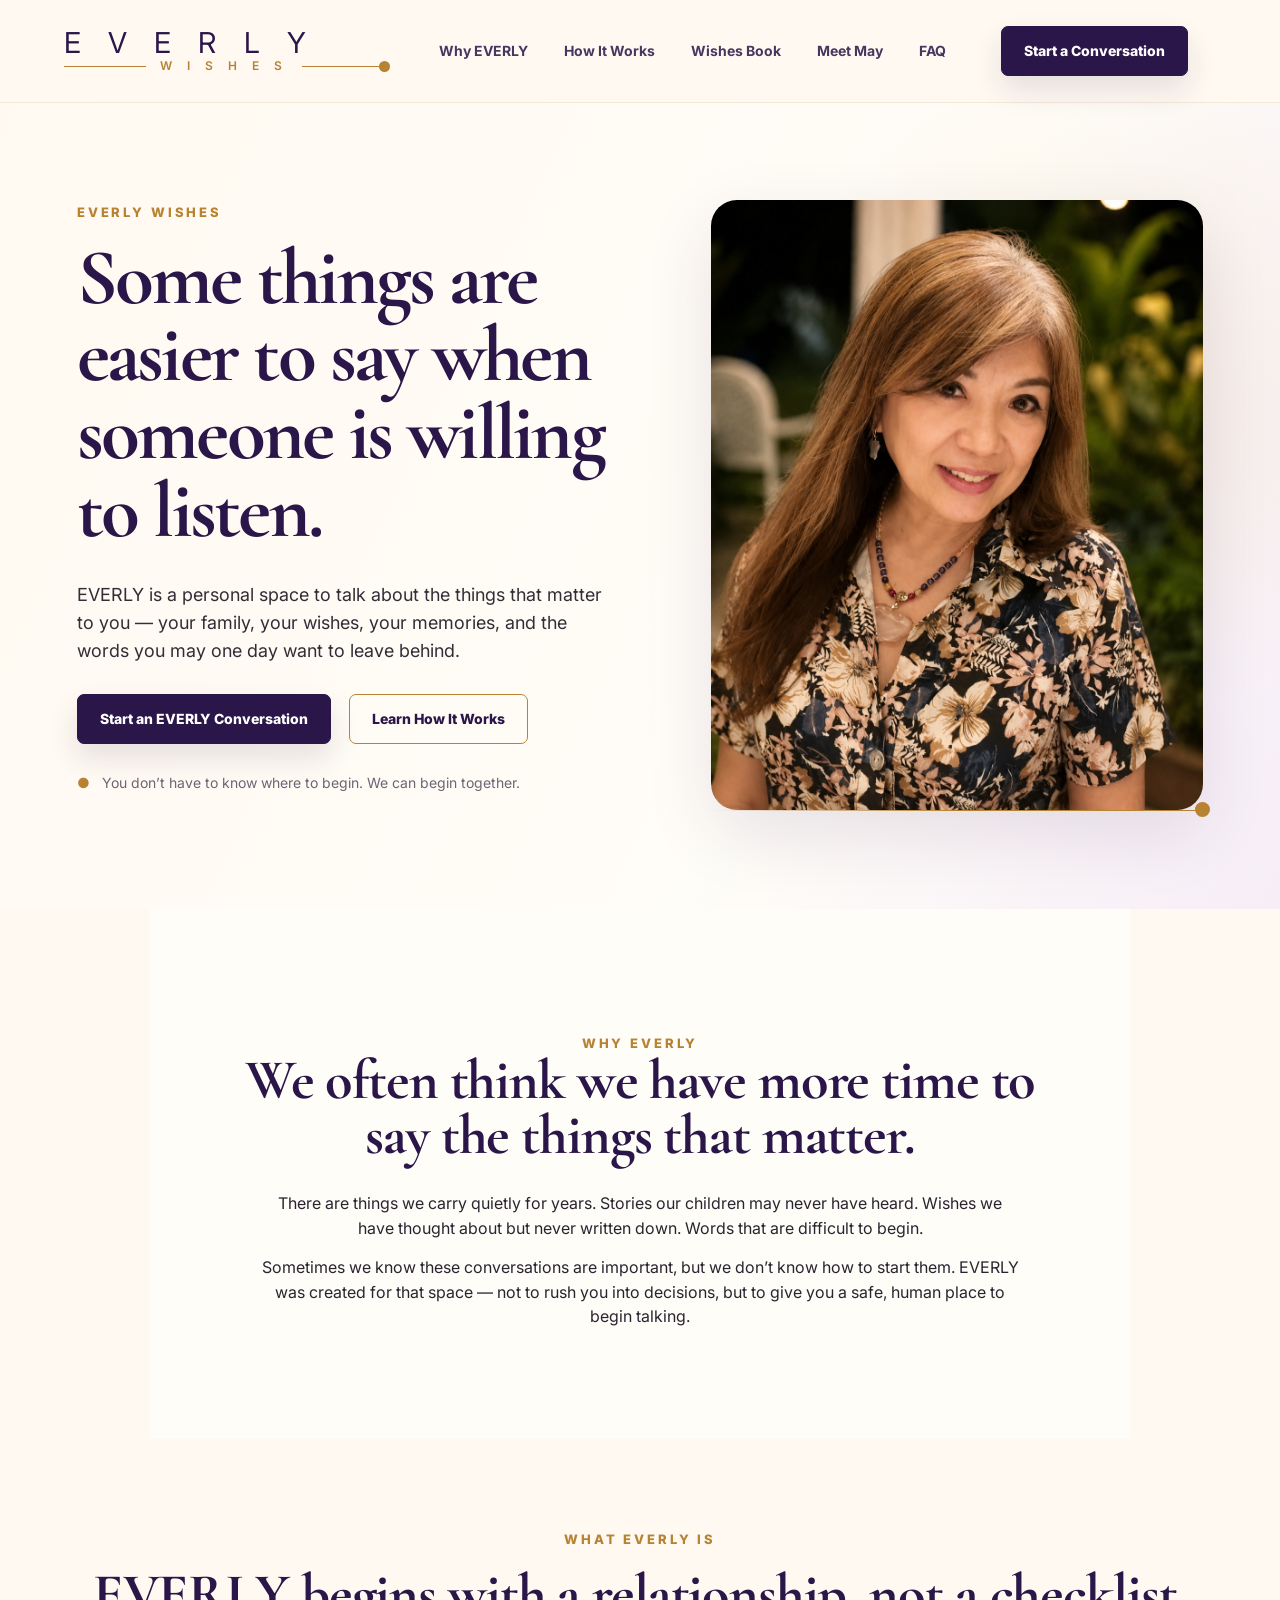
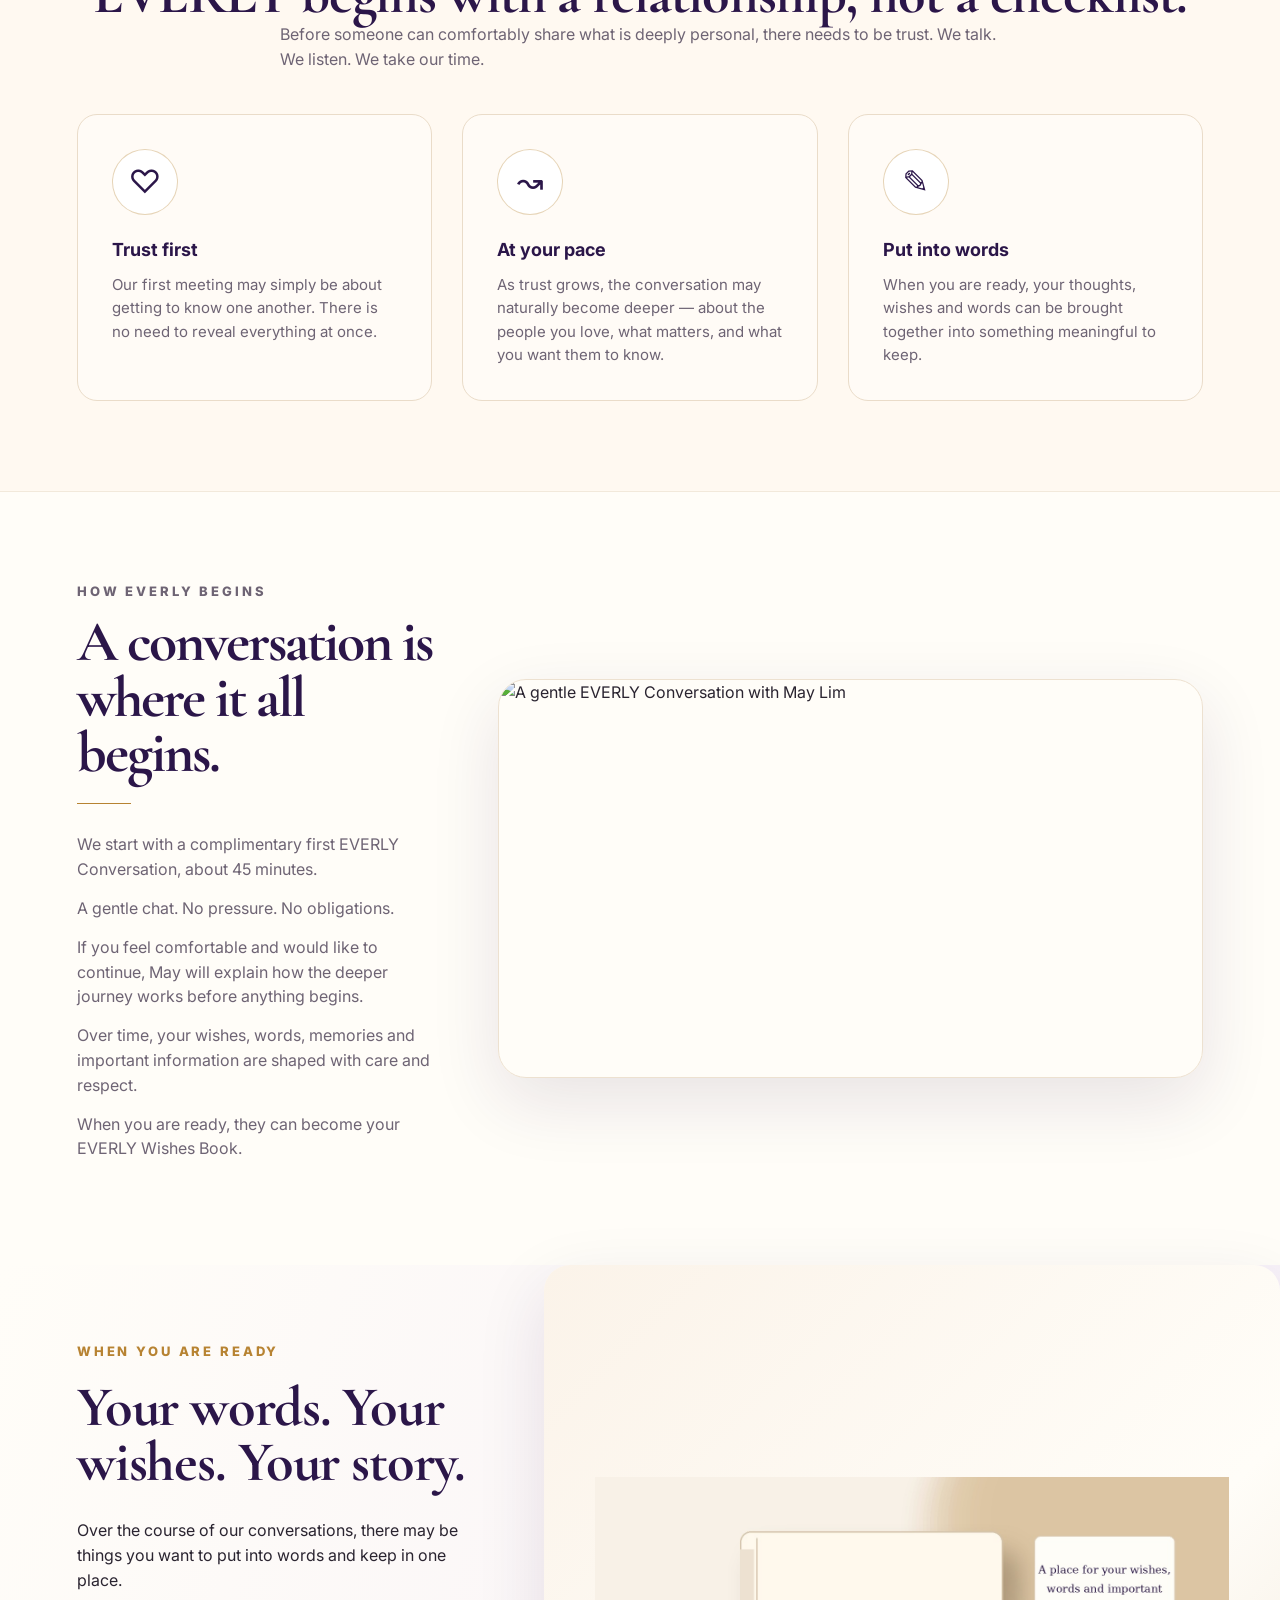
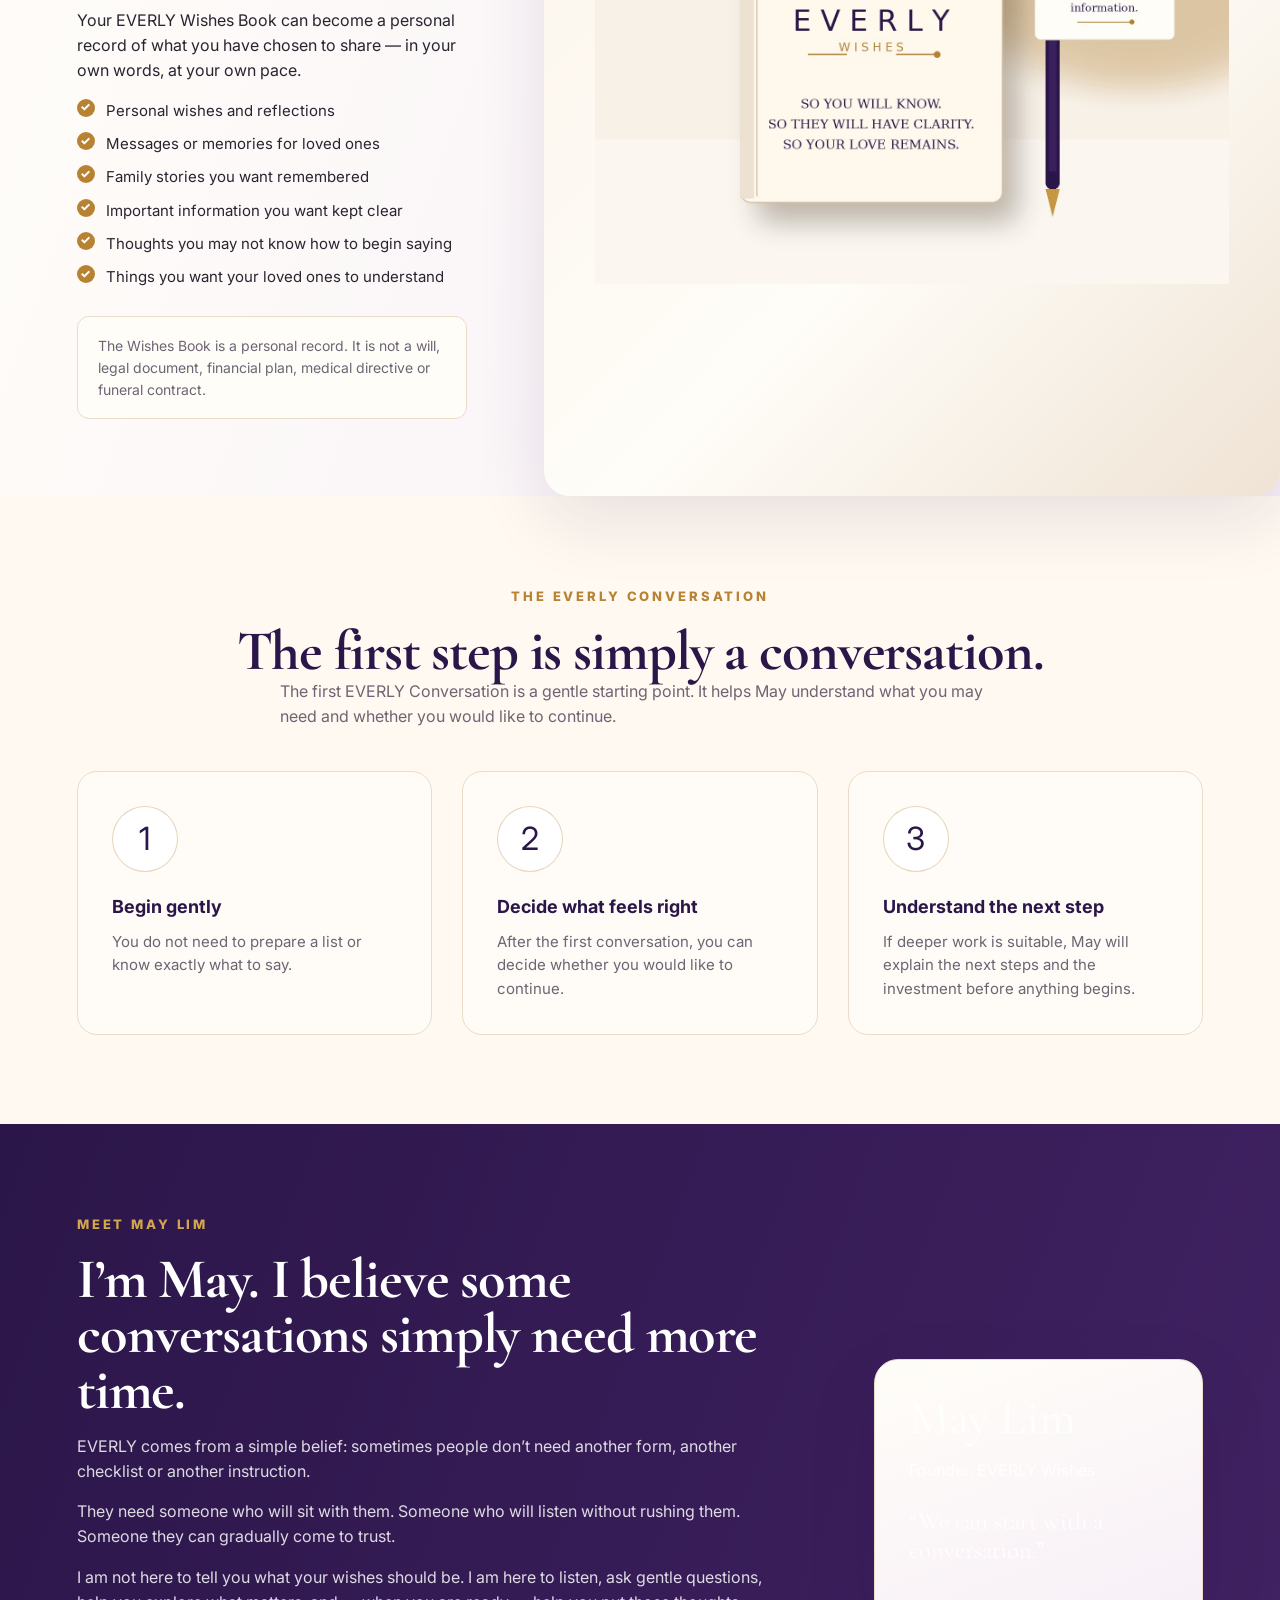
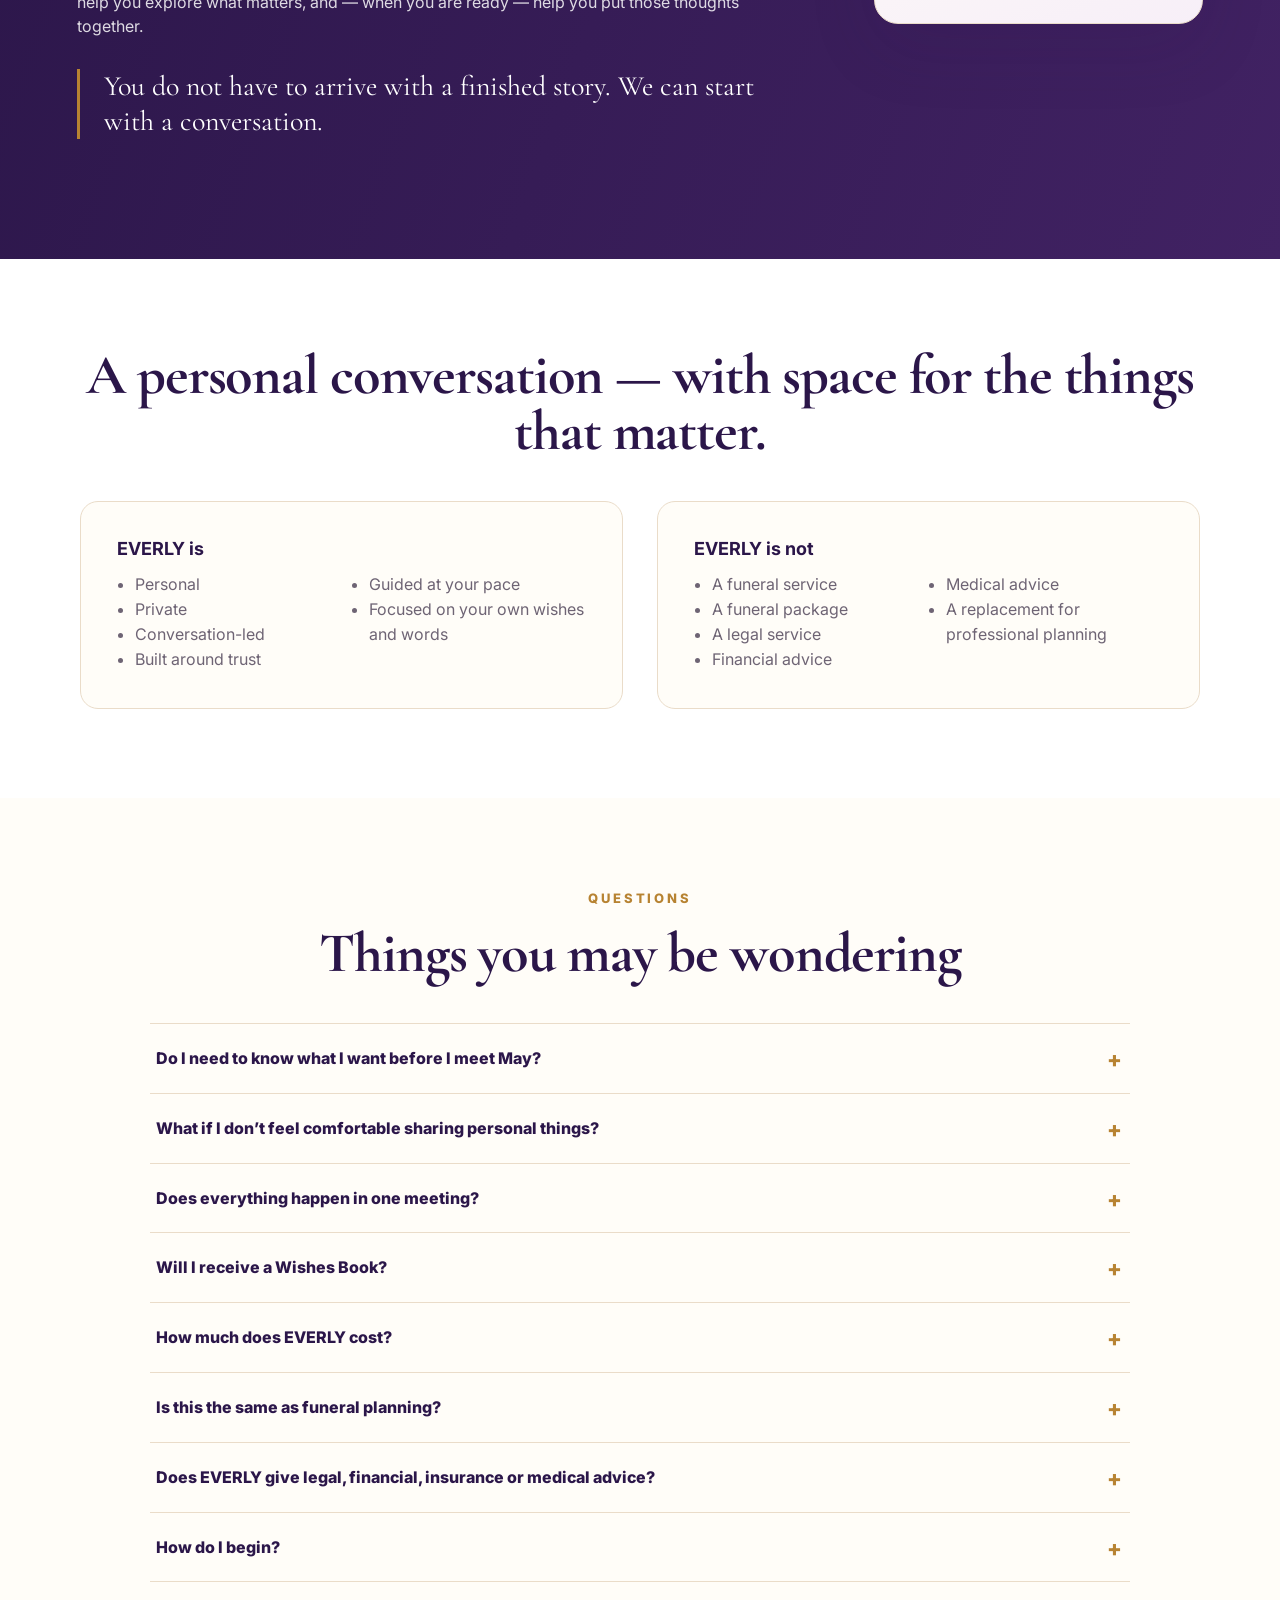
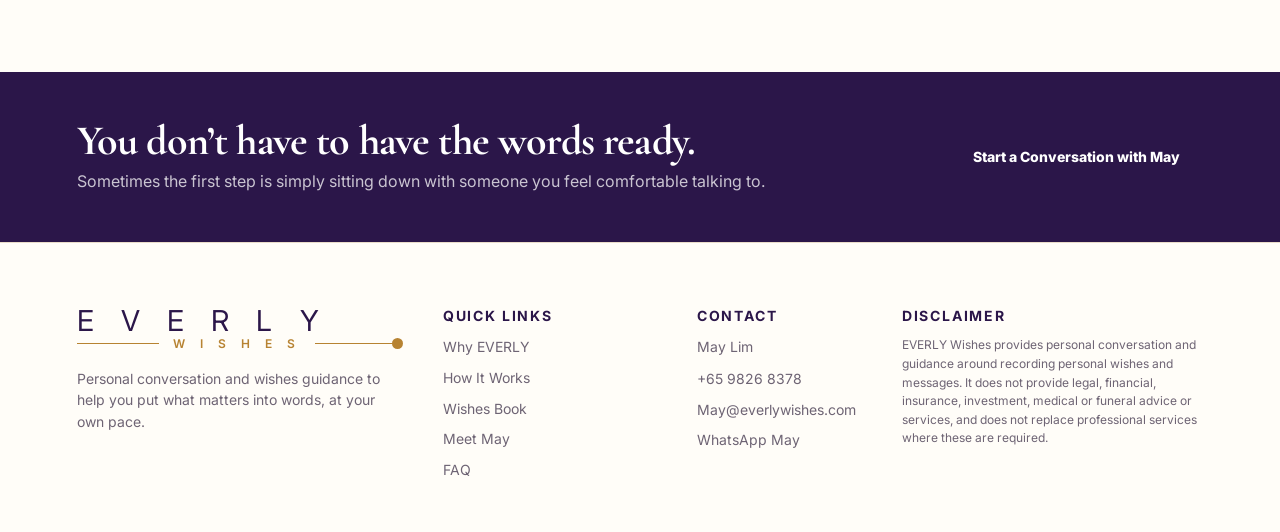
==== index.html @ f04f9621 "Add files via upload" ====
<!DOCTYPE html>
<html lang="en">
<head>
  <meta charset="utf-8" />
  <meta name="viewport" content="width=device-width, initial-scale=1" />
  <title>EVERLY Wishes | Start an EVERLY Conversation</title>
  <meta name="description" content="EVERLY Wishes is a personal conversation and wishes guidance service by May Lim. First we build trust. Then we talk about what matters. When you are ready, we put it into words." />
  <link rel="preconnect" href="https://fonts.googleapis.com">
  <link rel="preconnect" href="https://fonts.gstatic.com" crossorigin>
  <link href="https://fonts.googleapis.com/css2?family=Cormorant+Garamond:wght@500;600;700&family=Inter:wght@400;500;600;700&display=swap" rel="stylesheet">
  <link rel="stylesheet" href="style.css" />
  <meta property="og:title" content="EVERLY Wishes | Start an EVERLY Conversation" />
  <meta property="og:description" content="Some things are easier to say when someone is willing to listen." />
  <meta property="og:image" content="https://everly.thehopefultree.workers.dev/assets/everly-social-share.jpg" />
  <meta name="twitter:card" content="summary_large_image" />
</head>
<body>
  <header class="site-header">
    <a class="logo" href="#top" aria-label="EVERLY Wishes home">
      <span class="logo-main">E V E R L Y</span>
      <span class="logo-sub"><span></span>W I S H E S<span class="dot-line"></span></span>
    </a>
    <nav class="nav" aria-label="Main navigation">
      <a href="#why">Why EVERLY</a>
      <a href="#how">How It Works</a>
      <a href="#book">Wishes Book</a>
      <a href="#may">Meet May</a>
      <a href="#faq">FAQ</a>
    </nav>
    <a class="nav-cta" href="https://wa.me/6598268378?text=Hi%20May%20Lim%2C%20I%20would%20like%20to%20start%20an%20EVERLY%20Conversation." target="_blank" rel="noopener">Start a Conversation</a>
    <button class="menu-button" aria-label="Open menu" aria-expanded="false">Menu</button>
  </header>

  <main id="top">
    <section class="hero section-pad">
      <div class="hero-copy">
        <p class="eyebrow">EVERLY Wishes</p>
        <h1>Some things are easier to say when someone is willing to listen.</h1>
        <p class="lead">EVERLY is a personal space to talk about the things that matter to you — your family, your wishes, your memories, and the words you may one day want to leave behind.</p>
        <div class="actions">
          <a class="button primary" href="https://wa.me/6598268378?text=Hi%20May%20Lim%2C%20I%20would%20like%20to%20start%20an%20EVERLY%20Conversation." target="_blank" rel="noopener">Start an EVERLY Conversation</a>
          <a class="button secondary" href="#how">Learn How It Works</a>
        </div>
        <p class="reassurance"><span>●</span> You don’t have to know where to begin. We can begin together.</p>
      </div>
      <div class="hero-visual">
        <img src="assets/may-lim-portrait.jpg" alt="May Lim, founder of EVERLY Wishes" />
      </div>
    </section>

    <section id="why" class="question slim section-pad">
      <p class="eyebrow center">Why EVERLY</p>
      <h2>We often think we have more time to say the things that matter.</h2>
      <p>There are things we carry quietly for years. Stories our children may never have heard. Wishes we have thought about but never written down. Words that are difficult to begin.</p>
      <p>Sometimes we know these conversations are important, but we don’t know how to start them. EVERLY was created for that space — not to rush you into decisions, but to give you a safe, human place to begin talking.</p>
    </section>

    <section class="three-cards section-pad">
      <p class="eyebrow center">What EVERLY is</p>
      <h2 class="center">EVERLY begins with a relationship, not a checklist.</h2>
      <p class="section-intro">Before someone can comfortably share what is deeply personal, there needs to be trust. We talk. We listen. We take our time.</p>
      <div class="card-grid three">
        <article class="simple-card"><div class="icon">♡</div><h3>Trust first</h3><p>Our first meeting may simply be about getting to know one another. There is no need to reveal everything at once.</p></article>
        <article class="simple-card"><div class="icon">↝</div><h3>At your pace</h3><p>As trust grows, the conversation may naturally become deeper — about the people you love, what matters, and what you want them to know.</p></article>
        <article class="simple-card"><div class="icon">✎</div><h3>Put into words</h3><p>When you are ready, your thoughts, wishes and words can be brought together into something meaningful to keep.</p></article>
      </div>
    </section>

    <section id="how" class="conversation-section section-pad">
      <div class="conversation-copy">
        <p class="eyebrow">How EVERLY begins</p>
        <h2>A conversation is where it all begins.</h2>
        <p>We start with a complimentary first EVERLY Conversation, about 45 minutes.</p>
        <p>A gentle chat. No pressure. No obligations.</p>
        <p>If you feel comfortable and would like to continue, May will explain how the deeper journey works before anything begins.</p>
        <p>Over time, your wishes, words, memories and important information are shaped with care and respect.</p>
        <p>When you are ready, they can become your EVERLY Wishes Book.</p>
      </div>
      <div class="conversation-image">
        <img src="assets/everly-conversation.jpg" alt="A gentle EVERLY Conversation with May Lim" />
      </div>
    </section>

    <section id="book" class="book-section">
      <div class="book-copy">
        <p class="eyebrow">When you are ready</p>
        <h2>Your words. Your wishes. Your story.</h2>
        <p>Over the course of our conversations, there may be things you want to put into words and keep in one place.</p>
        <p>Your EVERLY Wishes Book can become a personal record of what you have chosen to share — in your own words, at your own pace.</p>
        <ul class="check-list">
          <li>Personal wishes and reflections</li>
          <li>Messages or memories for loved ones</li>
          <li>Family stories you want remembered</li>
          <li>Important information you want kept clear</li>
          <li>Thoughts you may not know how to begin saying</li>
          <li>Things you want your loved ones to understand</li>
        </ul>
        <div class="notice">The Wishes Book is a personal record. It is not a will, legal document, financial plan, medical directive or funeral contract.</div>
      </div>
      <div class="book-image">
        <img src="assets/everly-wishes-book.jpg" alt="EVERLY Wishes Book preview" />
      </div>
    </section>

    <section class="three-cards section-pad">
      <p class="eyebrow center">The EVERLY Conversation</p>
      <h2 class="center">The first step is simply a conversation.</h2>
      <p class="section-intro">The first EVERLY Conversation is a gentle starting point. It helps May understand what you may need and whether you would like to continue.</p>
      <div class="card-grid three">
        <article class="simple-card"><div class="icon">1</div><h3>Begin gently</h3><p>You do not need to prepare a list or know exactly what to say.</p></article>
        <article class="simple-card"><div class="icon">2</div><h3>Decide what feels right</h3><p>After the first conversation, you can decide whether you would like to continue.</p></article>
        <article class="simple-card"><div class="icon">3</div><h3>Understand the next step</h3><p>If deeper work is suitable, May will explain the next steps and the investment before anything begins.</p></article>
      </div>
    </section>

    <section id="may" class="may-section section-pad">
      <div>
        <p class="eyebrow">Meet May Lim</p>
        <h2>I’m May. I believe some conversations simply need more time.</h2>
        <p>EVERLY comes from a simple belief: sometimes people don’t need another form, another checklist or another instruction.</p>
        <p>They need someone who will sit with them. Someone who will listen without rushing them. Someone they can gradually come to trust.</p>
        <p>I am not here to tell you what your wishes should be. I am here to listen, ask gentle questions, help you explore what matters, and — when you are ready — help you put those thoughts together.</p>
        <blockquote>You do not have to arrive with a finished story. We can start with a conversation.</blockquote>
      </div>
      <div class="may-signature-card">
        <p class="signature-name">May Lim</p>
        <p>Founder, EVERLY Wishes</p>
        <p class="signature-line">“We can start with a conversation.”</p>
      </div>
    </section>

    <section class="boundaries section-pad">
      <h2>A personal conversation — with space for the things that matter.</h2>
      <div class="boundary-grid">
        <div><h3>EVERLY is</h3><ul class="compact-list"><li>Personal</li><li>Private</li><li>Conversation-led</li><li>Built around trust</li><li>Guided at your pace</li><li>Focused on your own wishes and words</li></ul></div>
        <div><h3>EVERLY is not</h3><ul class="compact-list"><li>A funeral service</li><li>A funeral package</li><li>A legal service</li><li>Financial advice</li><li>Medical advice</li><li>A replacement for professional planning</li></ul></div>
      </div>
    </section>

    <section id="faq" class="faq section-pad">
      <p class="eyebrow center">Questions</p>
      <h2>Things you may be wondering</h2>
      <div class="faq-list">
        <details><summary>Do I need to know what I want before I meet May?</summary><p>No. The first conversation is simply a chance to get to know each other. You do not need to arrive with a completed list of wishes.</p></details>
        <details><summary>What if I don’t feel comfortable sharing personal things?</summary><p>That’s completely okay. Trust cannot be forced. You decide what you want to share and when.</p></details>
        <details><summary>Does everything happen in one meeting?</summary><p>Not necessarily. EVERLY is relationship-led. Some conversations may take time, and there is no need to rush the process.</p></details>
        <details><summary>Will I receive a Wishes Book?</summary><p>The EVERLY Wishes Book is intended to bring together the things you have chosen to record and preserve. The final form depends on what you choose to share.</p></details>
        <details><summary>How much does EVERLY cost?</summary><p>EVERLY is not intended to be a one-size-fits-all, one-session service. After the first conversation, May can explain the next steps and the investment involved before any deeper work begins.</p></details>
        <details><summary>Is this the same as funeral planning?</summary><p>No. EVERLY is not a funeral service or funeral package. It is a personal conversation and wishes guidance service.</p></details>
        <details><summary>Does EVERLY give legal, financial, insurance or medical advice?</summary><p>No. Where something requires professional legal, financial, insurance or medical advice, you should seek the appropriate qualified professional.</p></details>
        <details><summary>How do I begin?</summary><p>You can start with an EVERLY Conversation. There is no pressure to prepare perfect answers.</p></details>
      </div>
    </section>

    <section class="final-cta">
      <div><h2>You don’t have to have the words ready.</h2><p>Sometimes the first step is simply sitting down with someone you feel comfortable talking to.</p></div>
      <div class="actions"><a class="button light" href="https://wa.me/6598268378?text=Hi%20May%20Lim%2C%20I%20would%20like%20to%20start%20an%20EVERLY%20Conversation." target="_blank" rel="noopener">Start a Conversation with May</a></div>
    </section>
  </main>

  <footer class="footer">
    <div><div class="footer-logo logo"><span class="logo-main">E V E R L Y</span><span class="logo-sub"><span></span>W I S H E S<span class="dot-line"></span></span></div><p class="footer-desc">Personal conversation and wishes guidance to help you put what matters into words, at your own pace.</p></div>
    <div><h3>Quick Links</h3><a href="#why">Why EVERLY</a><a href="#how">How It Works</a><a href="#book">Wishes Book</a><a href="#may">Meet May</a><a href="#faq">FAQ</a></div>
    <div><h3>Contact</h3><p>May Lim</p><a href="tel:+6598268378">+65 9826 8378</a><a href="mailto:May@everlywishes.com">May@everlywishes.com</a><a href="https://wa.me/6598268378" target="_blank" rel="noopener">WhatsApp May</a></div>
    <div><h3>Disclaimer</h3><p class="footer-note">EVERLY Wishes provides personal conversation and guidance around recording personal wishes and messages. It does not provide legal, financial, insurance, investment, medical or funeral advice or services, and does not replace professional services where these are required.</p></div>
  </footer>

  <script src="script.js"></script>
</body>
</html>
---- style.css ----
:root{
  --cream:#fff9f1;
  --cream-2:#fffdf8;
  --lavender:#f4edf7;
  --plum:#2b1649;
  --plum-2:#3b1f5f;
  --gold:#b78332;
  --gold-2:#d4a84a;
  --ink:#2a2430;
  --muted:#6e6474;
  --line:#eadcc9;
  --white:#fff;
  --shadow:0 24px 70px rgba(43,22,73,.11);
}
*{box-sizing:border-box}
html{scroll-behavior:smooth}
body{
  margin:0;
  font-family:Inter,system-ui,-apple-system,BlinkMacSystemFont,"Segoe UI",sans-serif;
  color:var(--ink);
  background:var(--cream);
  line-height:1.55;
}
a{color:inherit;text-decoration:none}
img{max-width:100%;display:block}
.site-header{
  position:sticky;
  top:0;
  z-index:20;
  display:grid;
  grid-template-columns:auto 1fr auto auto;
  gap:28px;
  align-items:center;
  padding:26px clamp(22px,5vw,84px);
  background:rgba(255,249,241,.92);
  border-bottom:1px solid rgba(234,220,201,.6);
  backdrop-filter: blur(14px);
}
.logo{display:inline-flex;flex-direction:column;gap:2px;line-height:1;color:var(--plum);width:max-content}
.logo-main{font-size:clamp(24px,2.25vw,35px);letter-spacing:.35em;font-weight:400}
.logo-sub{display:flex;align-items:center;gap:14px;font-size:12px;letter-spacing:.5em;color:var(--gold);font-weight:600}
.logo-sub span:first-child,.dot-line{display:inline-block;height:1px;width:82px;background:var(--gold)}
.dot-line{position:relative}
.dot-line:after{content:"";position:absolute;right:-6px;top:-5px;width:11px;height:11px;border-radius:50%;background:var(--gold)}
.nav{display:flex;gap:36px;justify-content:center;font-size:14px;font-weight:700;color:var(--plum)}
.nav a{opacity:.86}
.nav a:hover{opacity:1;color:var(--gold)}
.nav-cta,.button{
  display:inline-flex;align-items:center;justify-content:center;
  min-height:48px;
  padding:13px 22px;
  border-radius:7px;
  border:1px solid var(--plum);
  font-size:14px;
  font-weight:800;
}
.nav-cta,.button.primary{background:var(--plum);color:var(--white);box-shadow:0 14px 30px rgba(43,22,73,.12)}
.button.secondary{background:transparent;color:var(--plum);border-color:var(--gold)}
.button.gold{background:var(--gold);border-color:var(--gold);color:#fff}
.button.dark-outline{background:transparent;color:#fff;border-color:rgba(255,255,255,.55)}
.button.full{width:100%}
.menu-button{display:none}
.section-pad{padding:clamp(72px,7vw,118px) clamp(22px,6vw,110px)}
.hero{
  display:grid;
  grid-template-columns:1.05fr .95fr;
  gap:clamp(50px,7vw,110px);
  align-items:center;
  min-height:720px;
  padding-top:80px;
  padding-bottom:82px;
  background:
    radial-gradient(circle at 86% 35%, rgba(212,168,74,.12), transparent 28%),
    linear-gradient(115deg,#fff9f1 0%,#fffdf8 64%,#f6edf7 100%);
  overflow:hidden;
}
.eyebrow{
  margin:0 0 18px;
  color:var(--gold);
  text-transform:uppercase;
  letter-spacing:.22em;
  font-size:13px;
  font-weight:800;
}
.center{text-align:center}
h1,h2{
  font-family:"Cormorant Garamond",Georgia,serif;
  color:var(--plum);
  font-weight:700;
  line-height:.98;
  margin:0;
}
h1{font-size:clamp(56px,6.2vw,94px);letter-spacing:-.035em}
h2{font-size:clamp(38px,4.4vw,66px);letter-spacing:-.02em}
h3{margin:0 0 12px;color:var(--plum);font-size:18px;line-height:1.25}
.lead{font-size:18px;max-width:560px;margin:30px 0 0;color:#332d37}
.actions{display:flex;gap:18px;flex-wrap:wrap;margin-top:30px}
.reassurance{margin-top:28px;font-size:14px;color:var(--muted);display:flex;gap:12px;align-items:flex-start}
.reassurance span{color:var(--gold)}
.hero-visual{position:relative}
.hero-visual:after{
  content:"";
  position:absolute;
  left:-40px;right:0;bottom:28px;
  height:2px;background:linear-gradient(90deg,transparent,var(--gold));
}
.hero-visual:before{
  content:"";
  position:absolute;
  right:-8px;bottom:16px;
  width:26px;height:26px;border-radius:50%;background:var(--gold);z-index:2;
}
.hero-visual img{
  height:min(610px,70vw);
  width:100%;
  object-fit:cover;
  object-position:center 32%;
  border-radius:26px;
  box-shadow:var(--shadow);
}
.slim{max-width:980px;margin:auto;text-align:center;padding-top:110px;padding-bottom:110px}
.question{background:#fffdf8}
.question h2{margin:0 auto 28px;max-width:900px}
.question p{max-width:760px;margin:14px auto 0}
.three-cards{background:var(--cream)}
.card-grid{display:grid;gap:30px}
.card-grid.three{grid-template-columns:repeat(3,1fr)}
.simple-card{background:rgba(255,253,248,.78);padding:34px;border:1px solid var(--line);border-radius:20px;min-height:230px}
.icon{width:66px;height:66px;border:1px solid rgba(183,131,50,.35);border-radius:50%;display:flex;align-items:center;justify-content:center;color:var(--plum);font-size:32px;margin-bottom:24px;background:#fff}
.simple-card p{margin:0;color:var(--muted);font-size:15px}
.book-section{display:grid;grid-template-columns:.85fr 1.15fr;background:#fff;align-items:stretch}
.book-copy{padding:clamp(62px,6vw,104px) clamp(24px,6vw,110px)}
.book-copy h2{margin-bottom:28px}
.check-list{list-style:none;padding:0;margin:0;display:grid;gap:10px}
.check-list li{position:relative;padding-left:29px;font-size:15px}
.check-list li:before{content:"✓";position:absolute;left:0;top:0;color:#fff;background:var(--gold);width:18px;height:18px;border-radius:50%;font-size:12px;display:flex;align-items:center;justify-content:center;font-weight:800}
.note{margin-top:24px;padding:18px 20px;border:1px solid var(--line);border-radius:9px;background:#fffdf8;color:var(--muted);font-size:14px}
.note.wide{max-width:900px;margin:34px auto 0;text-align:center}
.book-image img{height:100%;width:100%;object-fit:cover}

.add-ons{
  background:linear-gradient(180deg,#fff 0%, var(--cream) 100%);
}
.add-ons-head{
  max-width:760px;
  margin:0 auto 44px;
  text-align:center;
}
.add-ons-head h2{margin-bottom:20px}
.add-ons-head p:last-child{color:var(--muted);margin:0}
.add-ons-grid{
  display:grid;
  grid-template-columns:1fr 1.15fr 1fr;
  gap:28px;
  max-width:1160px;
  margin:0 auto;
  align-items:stretch;
}
.add-on-card{
  background:#fffdf8;
  border:1px solid var(--line);
  border-radius:20px;
  padding:34px;
  text-align:left;
  box-shadow:0 16px 42px rgba(43,22,73,.045);
}
.add-on-card p{color:var(--muted);font-size:15px;margin:0}
.add-on-mark{
  display:flex;
  align-items:center;
  justify-content:center;
  width:58px;
  height:58px;
  margin-bottom:24px;
  border-radius:50%;
  border:1px solid rgba(183,131,50,.32);
  color:var(--gold);
  font-size:28px;
  background:#fff;
}
.video-card{
  background:linear-gradient(180deg,#fffdf8 0%, #f8f1fb 100%);
}
.video-placeholder{
  min-height:178px;
  border-radius:16px;
  border:1px solid rgba(183,131,50,.32);
  background:
    linear-gradient(135deg,rgba(43,22,73,.92),rgba(59,31,95,.82)),
    radial-gradient(circle at 82% 20%,rgba(212,168,74,.28),transparent 30%);
  display:flex;
  flex-direction:column;
  align-items:center;
  justify-content:center;
  color:#fff;
  margin-bottom:26px;
  overflow:hidden;
  position:relative;
}
.video-placeholder:after{
  content:"";
  position:absolute;
  left:50%;
  bottom:32px;
  width:220px;
  height:1px;
  transform:translateX(-50%);
  background:linear-gradient(90deg,transparent,var(--gold-2),transparent);
}
.play-mark{
  display:flex;
  align-items:center;
  justify-content:center;
  width:64px;
  height:64px;
  padding-left:4px;
  border-radius:50%;
  background:var(--gold);
  color:#fff;
  font-size:24px;
  margin-bottom:18px;
}
.video-placeholder p{
  margin:0;
  color:rgba(255,255,255,.78);
  font-size:13px;
  letter-spacing:.14em;
  text-transform:uppercase;
  font-weight:700;
}

.packages,.process,.faq{background:#fffdf8;text-align:center}
.packages h2,.process h2,.faq h2{max-width:900px;margin:0 auto 18px}
.section-intro{max-width:720px;margin:0 auto 42px;color:var(--muted)}
.price-grid{display:grid;grid-template-columns:repeat(2, minmax(0,1fr));gap:34px;max-width:1120px;margin:0 auto}
.price-card{text-align:left;background:#fff;border:1px solid var(--line);border-radius:18px;padding:42px;box-shadow:0 18px 50px rgba(43,22,73,.06)}
.price-card.featured{border-color:rgba(183,131,50,.55)}
.package-name{text-align:center;text-transform:uppercase;letter-spacing:.1em;color:var(--plum);font-weight:800;font-size:13px;margin:0}
.price{text-align:center;font-family:"Cormorant Garamond",Georgia,serif;color:var(--plum);font-size:62px;line-height:1;margin:10px 0}
.package-intro{text-align:center;color:var(--muted);max-width:410px;margin:0 auto 30px}
.price-card .check-list{margin-bottom:34px}
.small-center{text-align:center;color:var(--muted);font-size:13px;margin:28px 0 0}
.process{background:var(--cream)}
.steps{display:grid;grid-template-columns:repeat(5,1fr);gap:18px;max-width:1260px;margin:48px auto 0;position:relative}
.steps article{background:#fffdf8;border:1px solid var(--line);border-radius:18px;padding:30px 20px}
.steps span{display:inline-flex;align-items:center;justify-content:center;width:34px;height:34px;border-radius:50%;background:var(--plum);color:#fff;font-weight:800;margin-bottom:20px}
.steps h3{font-size:16px}
.steps p{font-size:13px;color:var(--muted);margin:0}
.may-section{display:grid;grid-template-columns:1.1fr .9fr;gap:80px;align-items:center;background:linear-gradient(110deg,var(--plum),#412263);color:#fff}
.may-section h2,.may-section h3{color:#fff}
.may-section .eyebrow{color:var(--gold-2)}
.may-section p{color:rgba(255,255,255,.84)}
blockquote{border-left:3px solid var(--gold);margin:30px 0;padding-left:24px;color:#fff;font-family:"Cormorant Garamond",Georgia,serif;font-size:28px;line-height:1.25}
.signature{font-weight:700}
.signature span{font-weight:400;color:rgba(255,255,255,.7)}
.may-card img{border-radius:24px;box-shadow:0 34px 90px rgba(0,0,0,.26);height:480px;width:100%;object-fit:cover;object-position:center 34%}
.boundaries{background:#fff}
.boundaries h2{text-align:center;margin-bottom:42px}
.boundary-grid{display:grid;grid-template-columns:1fr 1fr;gap:34px;max-width:1120px;margin:auto}
.boundary-grid>div{background:#fffdf8;border:1px solid var(--line);border-radius:18px;padding:36px;text-align:left}
.compact-list{columns:2;margin:0;padding-left:18px;color:var(--muted)}
.faq-list{max-width:980px;margin:42px auto 0;text-align:left;border-top:1px solid var(--line)}
details{border-bottom:1px solid var(--line);padding:0}
summary{cursor:pointer;padding:22px 6px;font-weight:800;color:var(--plum);list-style:none;position:relative}
summary:after{content:"+";position:absolute;right:8px;color:var(--gold);font-size:22px;top:18px}
details[open] summary:after{content:"–"}
details p{margin:0;padding:0 48px 24px 6px;color:var(--muted)}
.final-cta{display:flex;align-items:center;justify-content:space-between;gap:34px;padding:48px clamp(22px,6vw,110px);background:var(--plum);color:#fff}
.final-cta h2{font-size:42px;color:#fff}
.final-cta p{margin:8px 0 0;color:rgba(255,255,255,.75)}
.final-cta .actions{margin:0}
.footer{display:grid;grid-template-columns:1.25fr 1fr .7fr 1.45fr;gap:46px;padding:64px clamp(22px,6vw,110px) 42px;background:#fffdf8;border-top:1px solid var(--line);font-size:14px}
.footer h3{font-size:14px;text-transform:uppercase;letter-spacing:.13em}
.footer p{margin:0 0 10px;color:var(--muted)}
.footer a{display:block;margin:0 0 9px;color:var(--muted)}
.footer a:hover{color:var(--gold)}
.footer-desc{max-width:360px}
.footer-note{font-size:12px}
.footer-logo{margin-bottom:18px}

@media (max-width: 980px){
  .site-header{grid-template-columns:1fr auto;padding:18px 22px}
  .nav,.nav-cta{display:none}
  .menu-button{display:inline-flex;border:1px solid var(--line);background:#fffdf8;border-radius:8px;padding:10px 13px;color:var(--plum);font-weight:800}
  .nav.open{display:flex;grid-column:1/-1;flex-direction:column;align-items:flex-start;gap:18px;padding:18px 0 6px}
  .hero,.book-section,.may-section,.boundary-grid,.price-grid{grid-template-columns:1fr}
  .hero{min-height:auto;padding-top:56px}
  .hero-visual img{height:520px}
  .card-grid.three,.steps,.add-ons-grid{grid-template-columns:1fr}
  .final-cta{display:block}
  .final-cta .actions{margin-top:24px}
  .footer{grid-template-columns:1fr 1fr}
}
@media (max-width: 640px){
  .logo-main{font-size:22px;letter-spacing:.28em}
  .logo-sub span:first-child,.dot-line{width:50px}
  h1{font-size:52px}
  h2{font-size:40px}
  .section-pad{padding:64px 20px}
  .hero-visual img{height:430px}
  .actions,.final-cta .actions{flex-direction:column}
  .button{width:100%}
  .book-copy,.price-card{padding:30px 22px}
  .compact-list{columns:1}
  .footer{grid-template-columns:1fr}
}


/* V1.2 responsive refinements
   - More attractive mobile hero
   - Prevent Wishes Book visual from being cut off on tablet
   - Add more breathing room on mid-size screens
*/
.book-image{
  display:flex;
  align-items:center;
  justify-content:center;
  background:linear-gradient(135deg,#fbf3e9 0%,#fffdf8 58%,#efe3d4 100%);
  overflow:hidden;
  min-height:520px;
  padding:clamp(24px,4vw,64px);
}
.book-image img{
  height:auto;
  width:100%;
  max-height:620px;
  object-fit:contain;
  object-position:center center;
  border-radius:0;
}

@media (max-width: 1120px){
  .site-header{
    gap:22px;
  }
  .nav{
    gap:24px;
    font-size:13px;
  }
  .nav-cta{
    min-height:46px;
    padding:11px 18px;
  }
  .book-section{
    grid-template-columns:1fr;
  }
  .book-image{
    min-height:460px;
  }
  .book-image img{
    max-height:520px;
  }
}

@media (max-width: 980px){
  .hero{
    gap:36px;
    padding-top:58px;
    padding-bottom:64px;
  }
  .hero-visual{
    max-width:560px;
    margin:0 auto;
    width:100%;
  }
  .hero-visual:after,
  .hero-visual:before{
    display:none;
  }
  .hero-visual img{
    height:420px;
    object-fit:contain;
    object-position:center bottom;
    background:linear-gradient(180deg,#fffdf8,#f4eadf);
    padding:18px 18px 0;
  }
}

@media (max-width: 640px){
  .site-header{
    position:sticky;
    padding:18px 18px;
  }
  .hero{
    padding-top:52px;
    padding-bottom:52px;
    background:
      radial-gradient(circle at 88% 8%, rgba(212,168,74,.10), transparent 30%),
      linear-gradient(180deg,#fff9f1 0%,#fffdf8 100%);
  }
  .hero-copy{
    text-align:left;
  }
  h1{
    font-size:clamp(43px,12.5vw,52px);
    line-height:1.02;
    letter-spacing:-.035em;
  }
  .lead{
    font-size:17px;
    margin-top:24px;
  }
  .actions{
    margin-top:28px;
  }
  .reassurance{
    align-items:flex-start;
    line-height:1.5;
  }
  .hero-visual{
    margin-top:12px;
  }
  .hero-visual img{
    height:auto;
    max-height:360px;
    width:100%;
    object-fit:contain;
    object-position:center bottom;
    border-radius:24px;
    padding:14px 14px 0;
  }
  .slim{
    padding-top:74px;
    padding-bottom:74px;
  }
  .book-image{
    min-height:auto;
    padding:28px 18px 42px;
  }
  .book-image img{
    max-height:360px;
  }
}


/* V1.4 mobile hero refinement
   Desktop keeps the founder portrait in the hero.
   Mobile removes the hero portrait so the opening feels cleaner and more premium
   until a stronger portrait is available. The photo remains in the Meet May section. */
@media (max-width: 760px) {
  .hero {
    padding-top: 3.25rem;
    padding-bottom: 3.75rem;
  }

  .hero-grid,
  .hero__inner,
  .hero-content,
  .hero-wrap {
    gap: 1.75rem;
  }

  .hero-visual,
  .hero-image,
  .hero-photo,
  .hero-portrait,
  .hero-media {
    display: none !important;
  }

  .hero-text,
  .hero-copy,
  .hero-content {
    max-width: 100%;
  }

  .hero h1,
  .hero-title {
    font-size: clamp(3.05rem, 13vw, 4.7rem);
    line-height: 0.98;
    letter-spacing: -0.055em;
    margin-bottom: 1.55rem;
  }

  .hero .lead,
  .hero-subtitle,
  .hero-copy p {
    font-size: 1.12rem;
    line-height: 1.65;
    max-width: 34rem;
  }

  .hero-actions,
  .hero-buttons {
    margin-top: 2rem;
  }

  .hero-reassurance,
  .reassurance {
    margin-top: 1.75rem;
    align-items: flex-start;
  }
}

/* V1.4 tablet fix for Wishes Book section: keep the book visual contained. */
@media (min-width: 761px) and (max-width: 1100px) {
  .book-section,
  .wishes-book,
  .book-grid {
    overflow: hidden;
  }

  .book-visual,
  .book-image-wrap,
  .book-mockup {
    max-width: 100%;
    overflow: hidden;
  }

  .book-visual img,
  .book-image-wrap img,
  .book-mockup img {
    max-width: 100%;
    height: auto;
    object-fit: contain;
  }
}


/* V1.5 mobile hero visual refinement
   Mobile now uses the Wishes Book as a soft visual opener instead of May Lim's placeholder portrait.
   This breaks up the word-heavy first screen while keeping the hero away from a face photo until the final portrait is ready. */
@media (max-width: 760px) {
  .hero {
    display: block;
    position: relative;
    padding-top: 2.4rem;
    padding-bottom: 3.2rem;
    background:
      linear-gradient(rgba(255,249,241,.78), rgba(255,249,241,.96)),
      radial-gradient(circle at 78% 16%, rgba(183,131,50,.18), transparent 30%),
      var(--cream);
  }

  .hero::before {
    content: "";
    display: block;
    width: 100%;
    height: clamp(170px, 46vw, 240px);
    margin: 0 0 2.2rem;
    border: 1px solid rgba(234,220,201,.92);
    border-radius: 26px;
    background:
      linear-gradient(90deg, rgba(255,249,241,.22), rgba(255,249,241,.58)),
      url("assets/everly-wishes-book.jpg") center center / cover no-repeat;
    box-shadow: 0 18px 46px rgba(43,22,73,.08);
  }

  .hero-visual,
  .hero-image,
  .hero-photo,
  .hero-portrait,
  .hero-media {
    display: none !important;
  }

  .hero .eyebrow {
    font-size: .78rem;
    letter-spacing: .22em;
    margin-bottom: 1.1rem;
  }

  .hero h1,
  .hero-title {
    font-size: clamp(3rem, 12.2vw, 4.35rem);
    line-height: .98;
    letter-spacing: -0.055em;
    margin-bottom: 1.4rem;
  }

  .hero .lead {
    font-size: 1.05rem;
    line-height: 1.62;
    margin-top: 0;
  }

  .hero .actions {
    margin-top: 1.7rem;
  }

  .hero .button {
    width: 100%;
  }

  .hero .reassurance {
    margin-top: 1.7rem;
    font-size: .98rem;
    line-height: 1.55;
  }
}

/* Slightly tighter mobile question section so the second screen is not another wall of words. */
@media (max-width: 760px) {
  .question.slim {
    padding-top: 4.2rem;
    padding-bottom: 4.2rem;
  }

  .question h2 {
    font-size: clamp(2.55rem, 10vw, 3.8rem);
    line-height: 1.02;
  }

  .question p {
    font-size: 1rem;
    line-height: 1.62;
  }
}


/* V2 relationship-led refinements */
.nav-cta, .button.primary { text-align:center; }
.notice{
  margin-top:28px;
  border:1px solid var(--line);
  border-radius:12px;
  padding:18px 20px;
  color:var(--muted);
  background:#fffdf8;
  font-size:14px;
}
@media (min-width: 761px){
  .hero .hero-visual{display:block!important;}
}
@media (max-width: 760px){
  .hero h1{font-size:clamp(2.85rem, 11.5vw, 4rem);}
  .hero .lead{font-size:1.04rem;}
}


/* V2.1 warm conversation visual direction */
.hero{
  min-height: calc(100vh - 94px);
  align-items:center;
}
.hero-visual{
  position:relative;
}
.hero-visual img{
  min-height: 480px;
  object-fit: cover;
  object-position: center;
}
.hero-visual::after{
  content:"";
  position:absolute;
  left:-1px;
  right:-1px;
  bottom:-1px;
  height:1px;
  background:linear-gradient(90deg,transparent,var(--gold),var(--gold));
}
.hero-visual::before{
  content:"";
  position:absolute;
  right:-7px;
  bottom:-7px;
  width:15px;
  height:15px;
  border-radius:50%;
  background:var(--gold);
  z-index:2;
}

.conversation-section{
  display:grid;
  grid-template-columns:minmax(260px,.76fr) minmax(420px,1.5fr);
  gap:clamp(36px,5vw,72px);
  align-items:center;
  background:var(--cream-2);
  border-top:1px solid rgba(234,220,201,.6);
}
.conversation-copy{
  max-width:430px;
  justify-self:end;
}
.conversation-copy h2{
  margin:0 0 28px;
  font-family:"Cormorant Garamond",serif;
  color:var(--plum);
  font-size:clamp(2.7rem,4.5vw,4.45rem);
  line-height:.96;
  letter-spacing:-.035em;
}
.conversation-copy h2::after{
  content:"";
  display:block;
  width:54px;
  height:1px;
  background:var(--gold);
  margin-top:22px;
}
.conversation-copy p{
  margin:0 0 14px;
  color:var(--muted);
}
.conversation-image{
  border-radius:28px;
  overflow:hidden;
  box-shadow:var(--shadow);
  border:1px solid rgba(234,220,201,.85);
}
.conversation-image img{
  width:100%;
  height:clamp(330px,31vw,430px);
  object-fit:cover;
  object-position:center;
}

.book-section{
  border-radius:0;
  background:linear-gradient(110deg,var(--cream-2),#f6eff8);
}
.book-section .book-image{
  border-radius:26px;
  overflow:hidden;
  box-shadow:var(--shadow);
}
.book-copy h2::first-line{
  color:var(--plum);
}

.may-section{
  grid-template-columns:minmax(0,1fr) minmax(260px,.46fr);
}
.may-signature-card{
  align-self:center;
  border:1px solid var(--line);
  border-radius:24px;
  padding:34px;
  background:linear-gradient(160deg,#fffdf8,#f7eff8);
  box-shadow:var(--shadow);
  color:var(--muted);
}
.signature-name{
  font-family:"Cormorant Garamond",serif;
  color:var(--plum);
  font-size:3rem;
  line-height:1;
  margin:0 0 6px!important;
}
.signature-line{
  margin-top:24px!important;
  color:var(--plum);
  font-family:"Cormorant Garamond",serif;
  font-size:1.55rem;
  line-height:1.15;
}

/* Put May back into the mobile hero now that the portrait is stronger. */
@media (max-width:760px){
  .hero{
    display:flex!important;
    flex-direction:column-reverse;
    gap:2rem;
    min-height:auto;
    padding-top:2.1rem;
    padding-bottom:3.2rem;
    background:
      radial-gradient(circle at 75% 12%, rgba(183,131,50,.14), transparent 34%),
      var(--cream);
  }
  .hero::before{display:none!important;}
  .hero-visual{
    display:block!important;
    width:100%;
    border-radius:26px;
    overflow:hidden;
    box-shadow:var(--shadow);
    border:1px solid rgba(234,220,201,.85);
  }
  .hero-visual img{
    min-height:0;
    height:clamp(320px,92vw,440px);
    width:100%;
    object-fit:cover;
    object-position:center top;
  }
  .hero-copy{width:100%;}
  .hero h1{
    font-size:clamp(2.85rem, 10.8vw, 4.1rem);
    line-height:.98;
  }
  .hero .lead{
    font-size:1rem;
    line-height:1.62;
  }
  .conversation-section{
    grid-template-columns:1fr;
    gap:2rem;
  }
  .conversation-copy{
    max-width:100%;
    justify-self:start;
  }
  .conversation-copy h2{
    font-size:clamp(2.55rem,10vw,3.9rem);
  }
  .conversation-image img{
    height:260px;
  }
  .book-section{
    grid-template-columns:1fr;
  }
  .may-section{
    grid-template-columns:1fr;
  }
  .may-signature-card{
    padding:28px;
  }
}
@media (min-width:761px) and (max-width:1080px){
  .conversation-section{
    grid-template-columns:1fr;
  }
  .conversation-copy{
    max-width:650px;
    justify-self:start;
  }
}
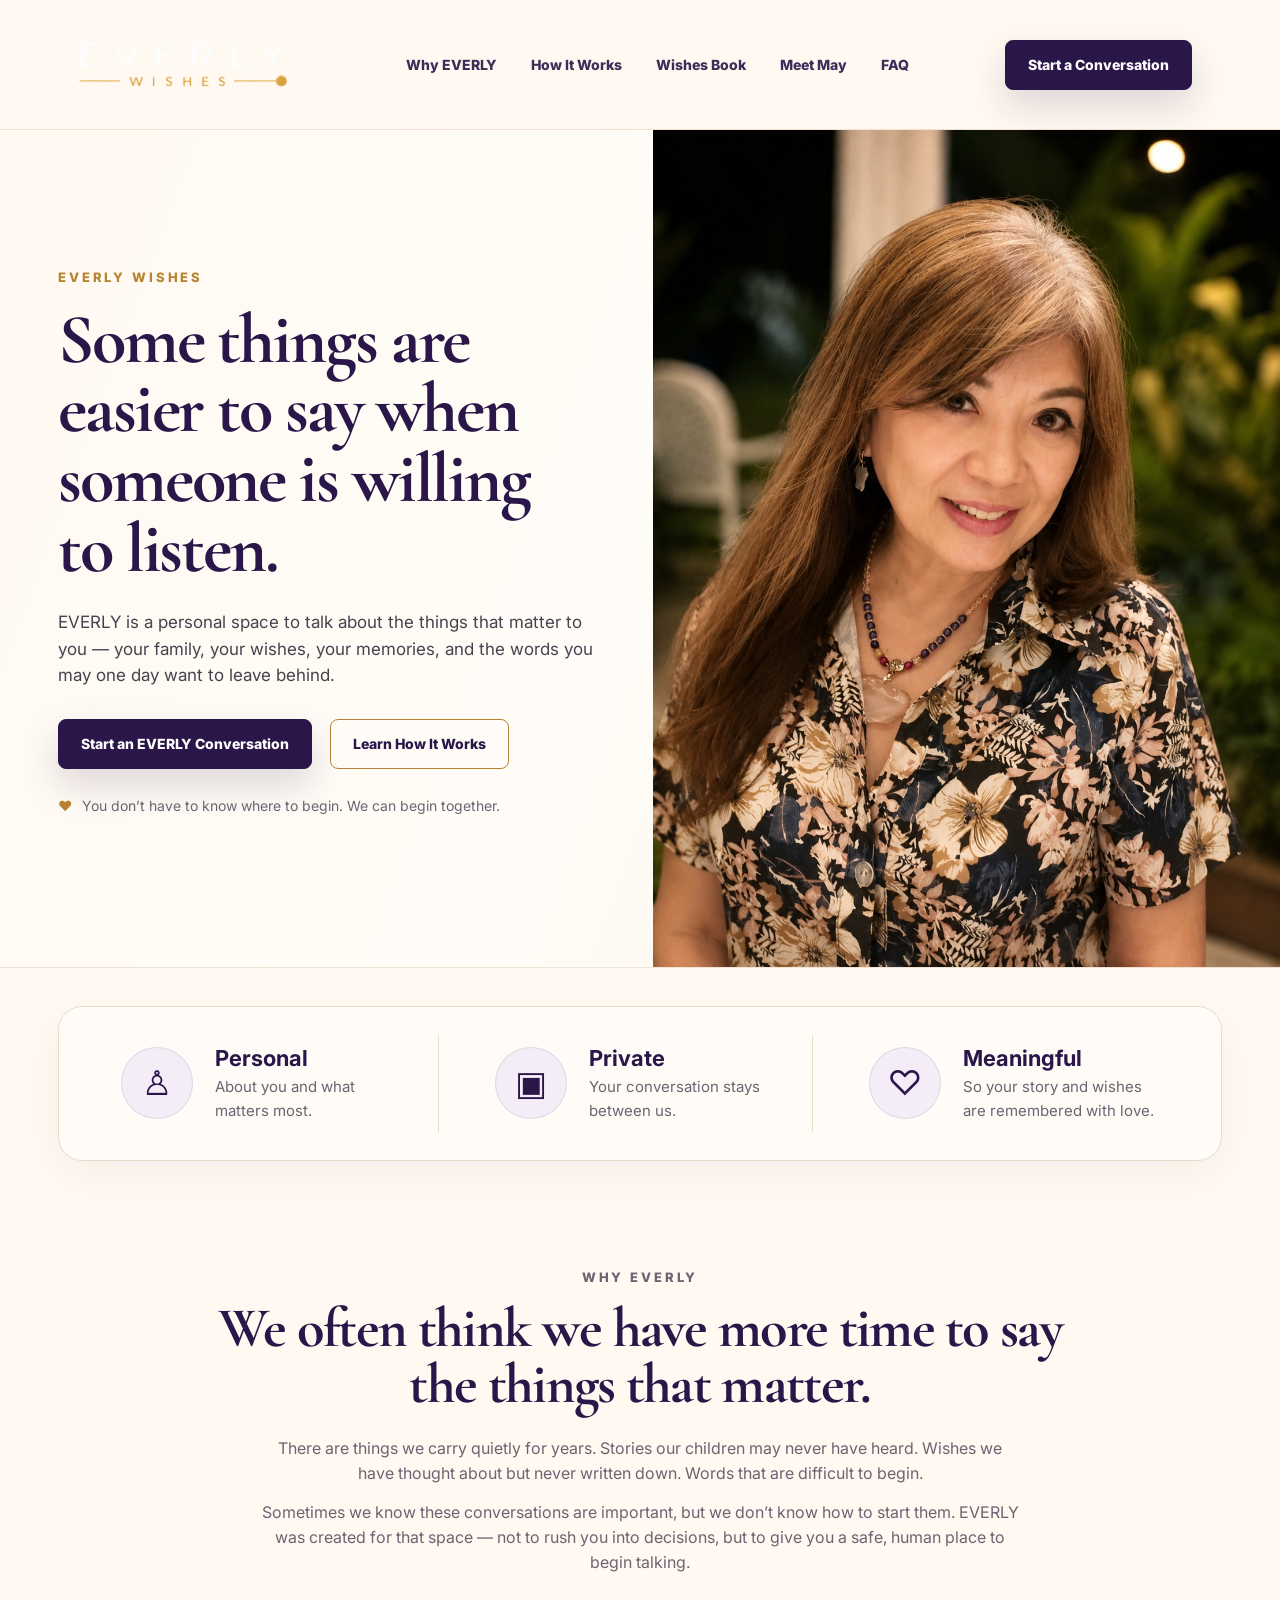
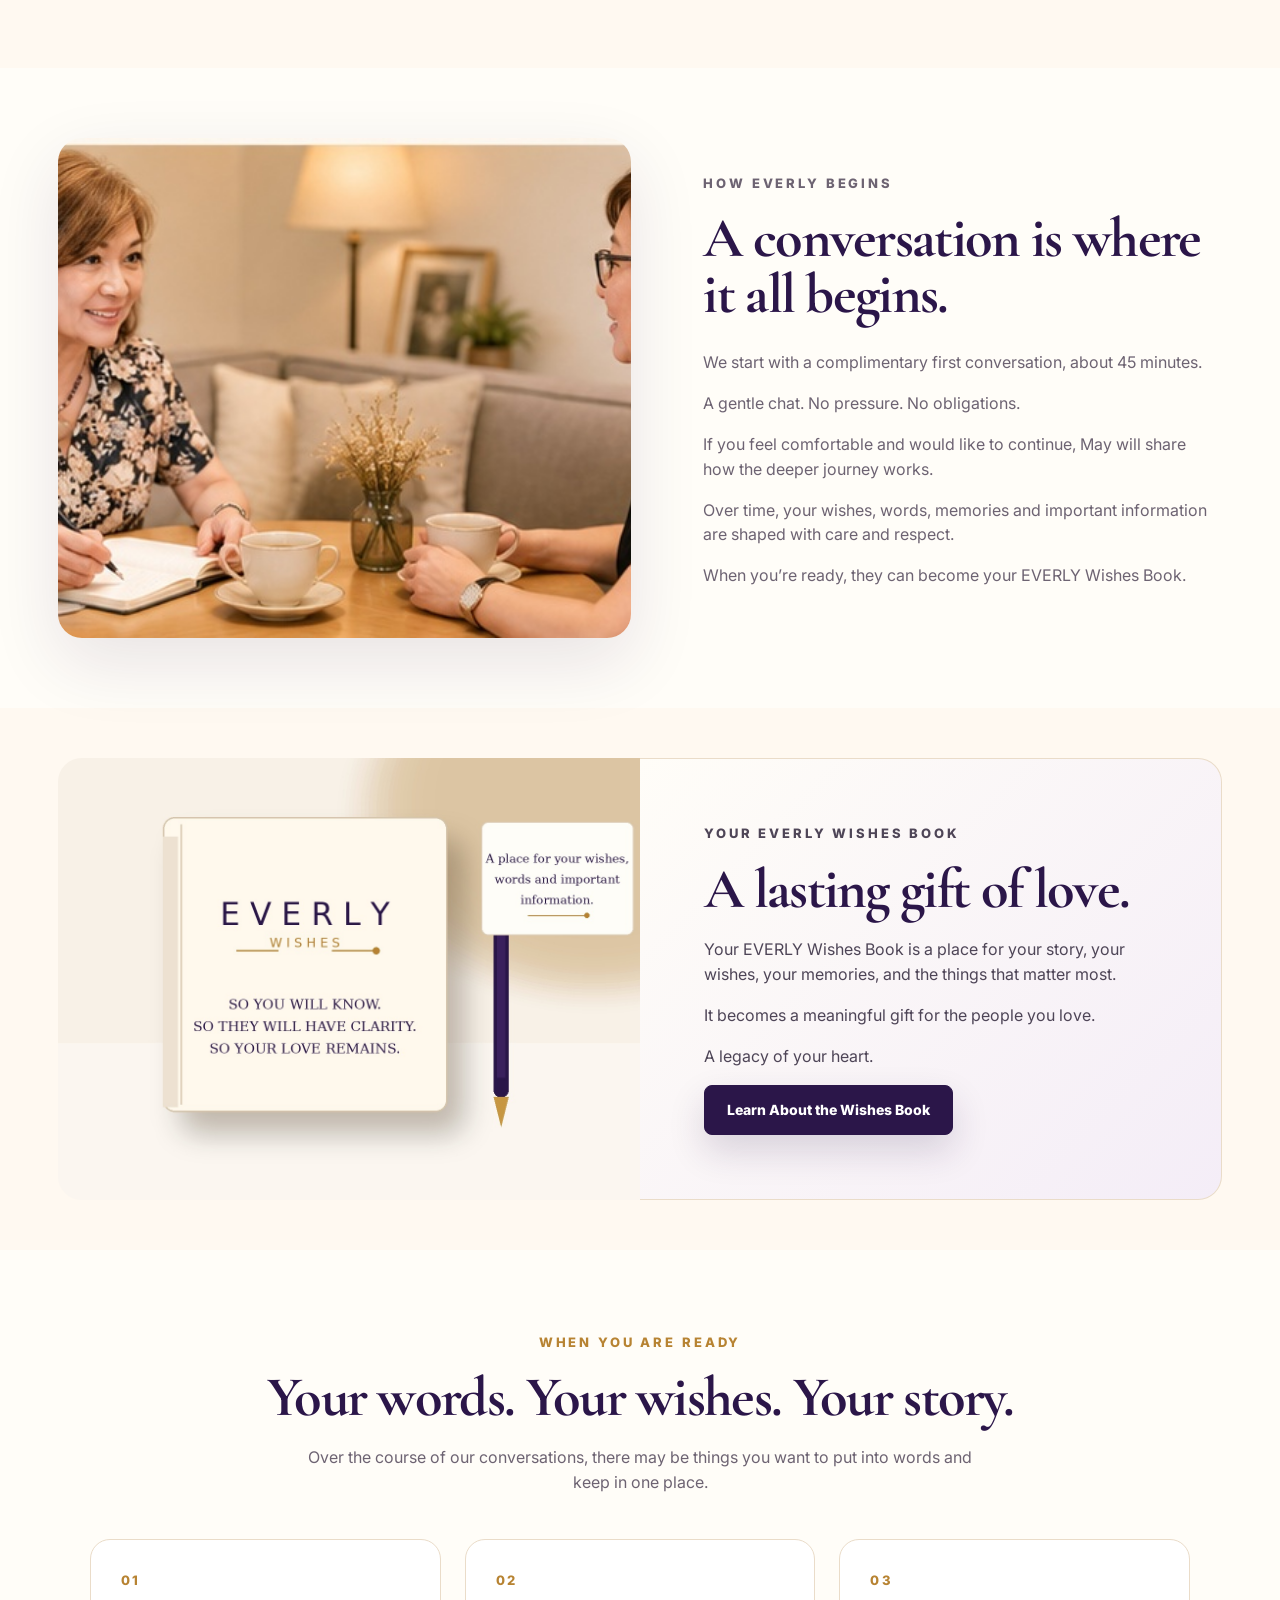
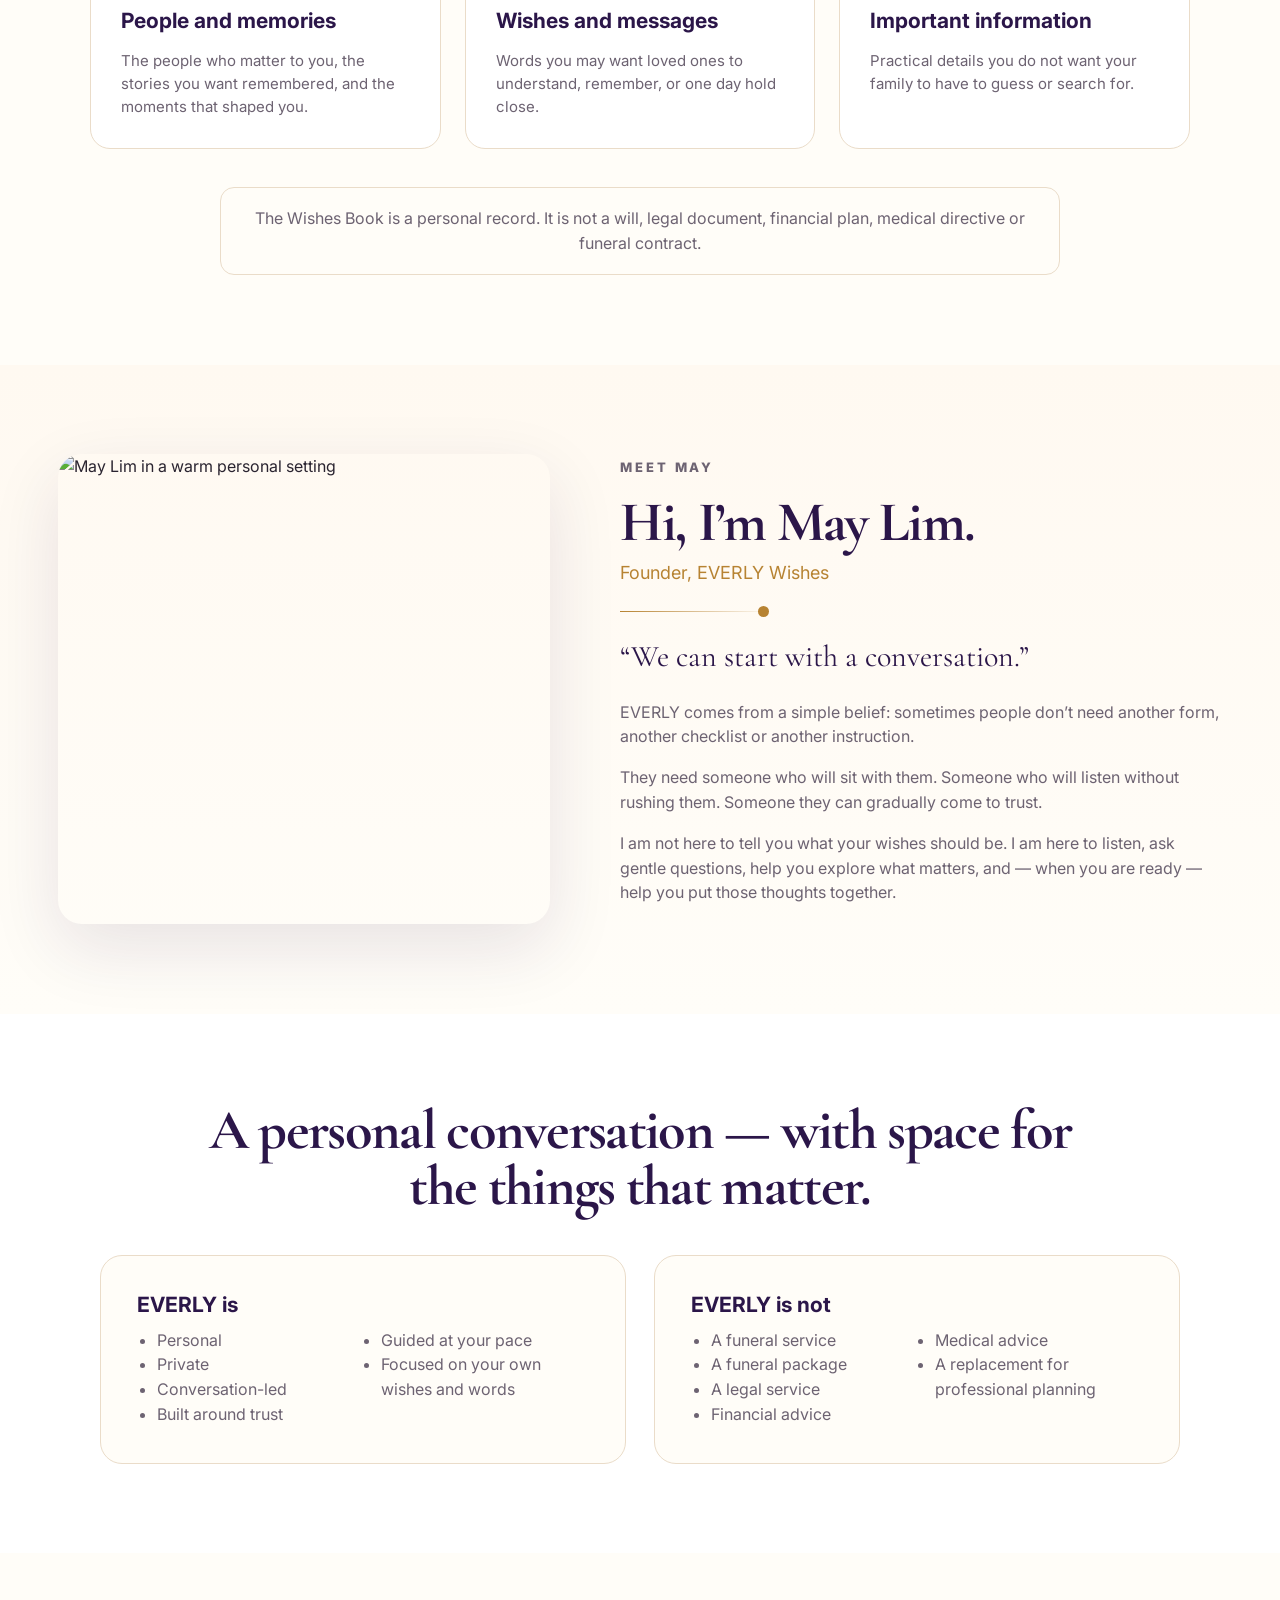
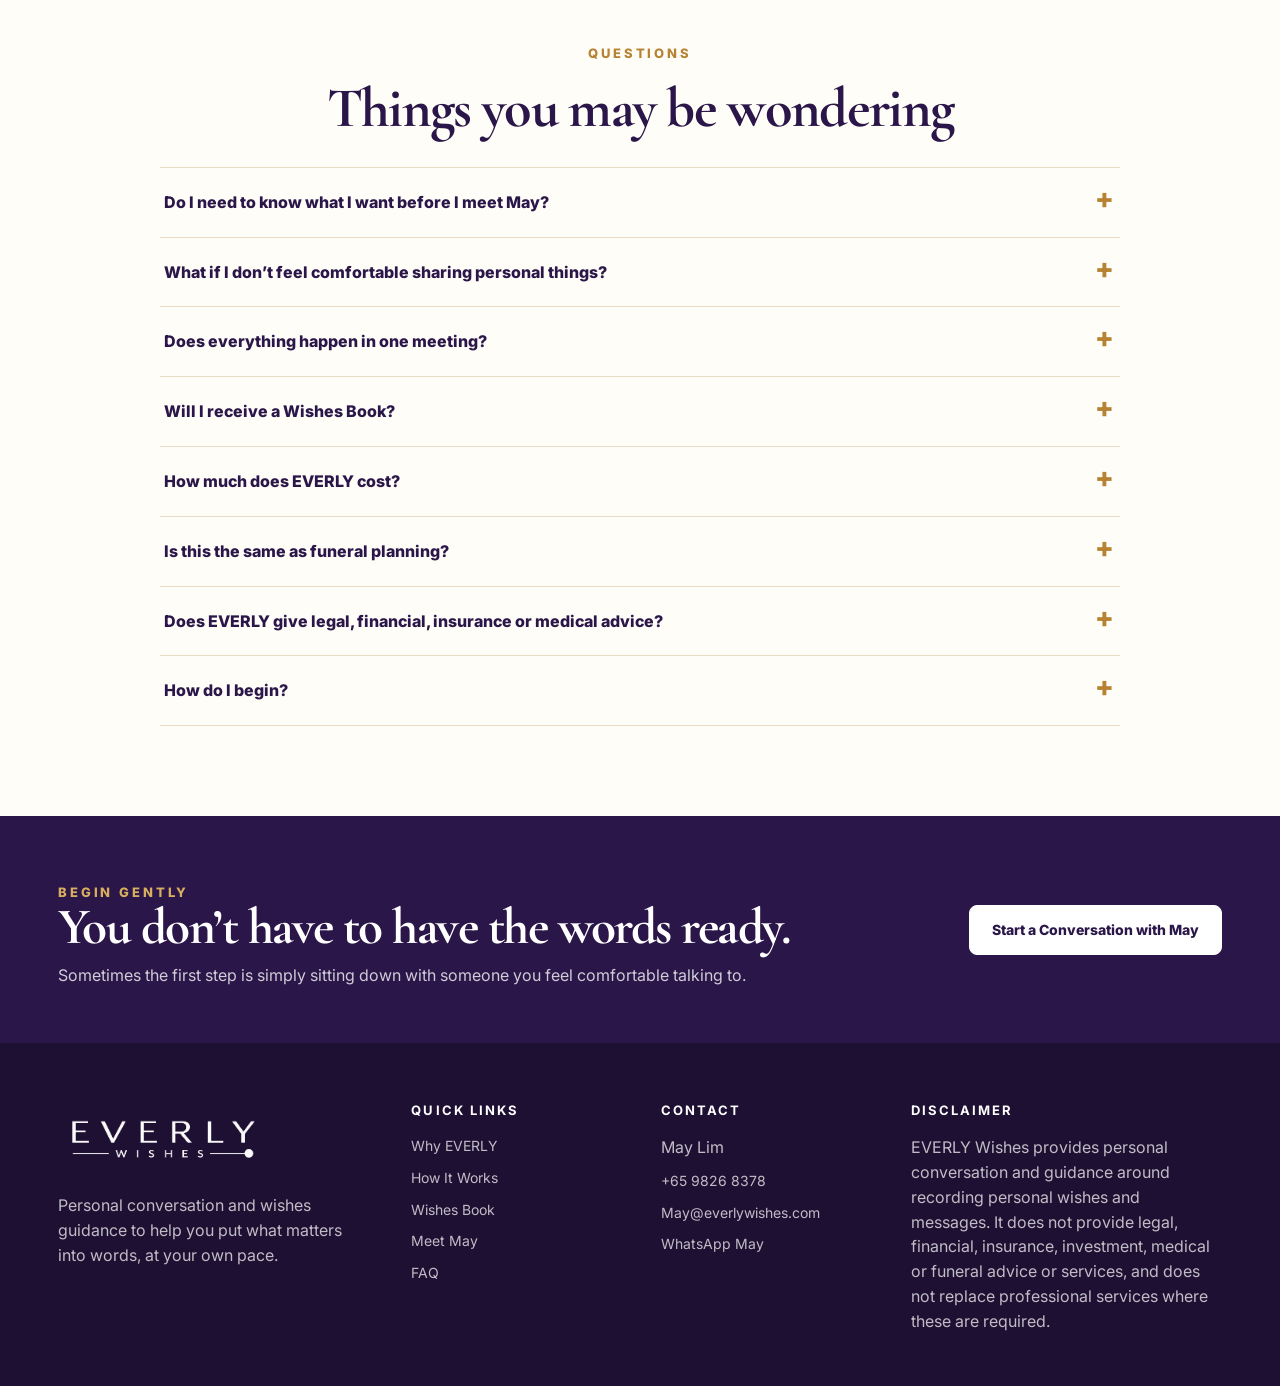
==== commit e6ed1c47: "Add files via upload" ====
--- a/index.html
+++ b/index.html
@@ -4,22 +4,23 @@
   <meta charset="utf-8" />
   <meta name="viewport" content="width=device-width, initial-scale=1" />
   <title>EVERLY Wishes | Start an EVERLY Conversation</title>
-  <meta name="description" content="EVERLY Wishes is a personal conversation and wishes guidance service by May Lim. First we build trust. Then we talk about what matters. When you are ready, we put it into words." />
-  <link rel="preconnect" href="https://fonts.googleapis.com">
-  <link rel="preconnect" href="https://fonts.gstatic.com" crossorigin>
-  <link href="https://fonts.googleapis.com/css2?family=Cormorant+Garamond:wght@500;600;700&family=Inter:wght@400;500;600;700&display=swap" rel="stylesheet">
-  <link rel="stylesheet" href="style.css" />
+  <meta name="description" content="EVERLY Wishes is a personal conversation and wishes guidance service by May Lim. Start with a conversation, and when you are ready, put what matters into words." />
   <meta property="og:title" content="EVERLY Wishes | Start an EVERLY Conversation" />
   <meta property="og:description" content="Some things are easier to say when someone is willing to listen." />
   <meta property="og:image" content="https://everly.thehopefultree.workers.dev/assets/everly-social-share.jpg" />
+  <meta property="og:url" content="https://everly.thehopefultree.workers.dev/" />
   <meta name="twitter:card" content="summary_large_image" />
+  <link rel="preconnect" href="https://fonts.googleapis.com">
+  <link rel="preconnect" href="https://fonts.gstatic.com" crossorigin>
+  <link href="https://fonts.googleapis.com/css2?family=Cormorant+Garamond:wght@500;600;700&family=Inter:wght@400;500;600;700;800&display=swap" rel="stylesheet">
+  <link rel="stylesheet" href="style.css" />
 </head>
 <body>
   <header class="site-header">
-    <a class="logo" href="#top" aria-label="EVERLY Wishes home">
-      <span class="logo-main">E V E R L Y</span>
-      <span class="logo-sub"><span></span>W I S H E S<span class="dot-line"></span></span>
+    <a class="logo-wrap" href="#top" aria-label="EVERLY Wishes home">
+      <img src="assets/everly-logo-colour-transparent.png" alt="EVERLY Wishes" />
     </a>
+
     <nav class="nav" aria-label="Main navigation">
       <a href="#why">Why EVERLY</a>
       <a href="#how">How It Works</a>
@@ -27,12 +28,13 @@
       <a href="#may">Meet May</a>
       <a href="#faq">FAQ</a>
     </nav>
+
     <a class="nav-cta" href="https://wa.me/6598268378?text=Hi%20May%20Lim%2C%20I%20would%20like%20to%20start%20an%20EVERLY%20Conversation." target="_blank" rel="noopener">Start a Conversation</a>
-    <button class="menu-button" aria-label="Open menu" aria-expanded="false">Menu</button>
+    <button class="menu-button" aria-label="Open menu" aria-expanded="false">Menu <span></span></button>
   </header>
 
   <main id="top">
-    <section class="hero section-pad">
+    <section class="hero">
       <div class="hero-copy">
         <p class="eyebrow">EVERLY Wishes</p>
         <h1>Some things are easier to say when someone is willing to listen.</h1>
@@ -41,99 +43,117 @@
           <a class="button primary" href="https://wa.me/6598268378?text=Hi%20May%20Lim%2C%20I%20would%20like%20to%20start%20an%20EVERLY%20Conversation." target="_blank" rel="noopener">Start an EVERLY Conversation</a>
           <a class="button secondary" href="#how">Learn How It Works</a>
         </div>
-        <p class="reassurance"><span>●</span> You don’t have to know where to begin. We can begin together.</p>
+        <p class="reassurance"><span>♥</span> You don’t have to know where to begin. We can begin together.</p>
       </div>
       <div class="hero-visual">
         <img src="assets/may-lim-portrait.jpg" alt="May Lim, founder of EVERLY Wishes" />
       </div>
     </section>
 
-    <section id="why" class="question slim section-pad">
+    <section id="why" class="benefit-strip">
+      <article>
+        <div class="benefit-icon">♙</div>
+        <div><h3>Personal</h3><p>About you and what matters most.</p></div>
+      </article>
+      <article>
+        <div class="benefit-icon">▣</div>
+        <div><h3>Private</h3><p>Your conversation stays between us.</p></div>
+      </article>
+      <article>
+        <div class="benefit-icon">♡</div>
+        <div><h3>Meaningful</h3><p>So your story and wishes are remembered with love.</p></div>
+      </article>
+    </section>
+
+    <section class="story-section section-pad">
       <p class="eyebrow center">Why EVERLY</p>
       <h2>We often think we have more time to say the things that matter.</h2>
       <p>There are things we carry quietly for years. Stories our children may never have heard. Wishes we have thought about but never written down. Words that are difficult to begin.</p>
       <p>Sometimes we know these conversations are important, but we don’t know how to start them. EVERLY was created for that space — not to rush you into decisions, but to give you a safe, human place to begin talking.</p>
     </section>
 
-    <section class="three-cards section-pad">
-      <p class="eyebrow center">What EVERLY is</p>
-      <h2 class="center">EVERLY begins with a relationship, not a checklist.</h2>
-      <p class="section-intro">Before someone can comfortably share what is deeply personal, there needs to be trust. We talk. We listen. We take our time.</p>
-      <div class="card-grid three">
-        <article class="simple-card"><div class="icon">♡</div><h3>Trust first</h3><p>Our first meeting may simply be about getting to know one another. There is no need to reveal everything at once.</p></article>
-        <article class="simple-card"><div class="icon">↝</div><h3>At your pace</h3><p>As trust grows, the conversation may naturally become deeper — about the people you love, what matters, and what you want them to know.</p></article>
-        <article class="simple-card"><div class="icon">✎</div><h3>Put into words</h3><p>When you are ready, your thoughts, wishes and words can be brought together into something meaningful to keep.</p></article>
-      </div>
-    </section>
-
     <section id="how" class="conversation-section section-pad">
+      <div class="conversation-image">
+        <img src="assets/everly-conversation.jpg" alt="A gentle EVERLY Conversation with May Lim" />
+      </div>
       <div class="conversation-copy">
         <p class="eyebrow">How EVERLY begins</p>
         <h2>A conversation is where it all begins.</h2>
-        <p>We start with a complimentary first EVERLY Conversation, about 45 minutes.</p>
+        <p>We start with a complimentary first conversation, about 45 minutes.</p>
         <p>A gentle chat. No pressure. No obligations.</p>
-        <p>If you feel comfortable and would like to continue, May will explain how the deeper journey works before anything begins.</p>
+        <p>If you feel comfortable and would like to continue, May will share how the deeper journey works.</p>
         <p>Over time, your wishes, words, memories and important information are shaped with care and respect.</p>
-        <p>When you are ready, they can become your EVERLY Wishes Book.</p>
-      </div>
-      <div class="conversation-image">
-        <img src="assets/everly-conversation.jpg" alt="A gentle EVERLY Conversation with May Lim" />
-      </div>
-    </section>
-
-    <section id="book" class="book-section">
-      <div class="book-copy">
-        <p class="eyebrow">When you are ready</p>
-        <h2>Your words. Your wishes. Your story.</h2>
-        <p>Over the course of our conversations, there may be things you want to put into words and keep in one place.</p>
-        <p>Your EVERLY Wishes Book can become a personal record of what you have chosen to share — in your own words, at your own pace.</p>
-        <ul class="check-list">
-          <li>Personal wishes and reflections</li>
-          <li>Messages or memories for loved ones</li>
-          <li>Family stories you want remembered</li>
-          <li>Important information you want kept clear</li>
-          <li>Thoughts you may not know how to begin saying</li>
-          <li>Things you want your loved ones to understand</li>
-        </ul>
-        <div class="notice">The Wishes Book is a personal record. It is not a will, legal document, financial plan, medical directive or funeral contract.</div>
-      </div>
+        <p>When you’re ready, they can become your EVERLY Wishes Book.</p>
+      </div>
+    </section>
+
+    <section id="book" class="book-panel section-pad">
       <div class="book-image">
         <img src="assets/everly-wishes-book.jpg" alt="EVERLY Wishes Book preview" />
       </div>
-    </section>
-
-    <section class="three-cards section-pad">
-      <p class="eyebrow center">The EVERLY Conversation</p>
-      <h2 class="center">The first step is simply a conversation.</h2>
-      <p class="section-intro">The first EVERLY Conversation is a gentle starting point. It helps May understand what you may need and whether you would like to continue.</p>
-      <div class="card-grid three">
-        <article class="simple-card"><div class="icon">1</div><h3>Begin gently</h3><p>You do not need to prepare a list or know exactly what to say.</p></article>
-        <article class="simple-card"><div class="icon">2</div><h3>Decide what feels right</h3><p>After the first conversation, you can decide whether you would like to continue.</p></article>
-        <article class="simple-card"><div class="icon">3</div><h3>Understand the next step</h3><p>If deeper work is suitable, May will explain the next steps and the investment before anything begins.</p></article>
-      </div>
+      <div class="book-copy">
+        <p class="eyebrow">Your EVERLY Wishes Book</p>
+        <h2>A lasting gift of love.</h2>
+        <p>Your EVERLY Wishes Book is a place for your story, your wishes, your memories, and the things that matter most.</p>
+        <p>It becomes a meaningful gift for the people you love.</p>
+        <p>A legacy of your heart.</p>
+        <a class="button primary" href="#faq">Learn About the Wishes Book</a>
+      </div>
+    </section>
+
+    <section class="words-section section-pad">
+      <p class="eyebrow center">When you are ready</p>
+      <h2>Your words. Your wishes. Your story.</h2>
+      <p>Over the course of our conversations, there may be things you want to put into words and keep in one place.</p>
+      <div class="word-grid">
+        <article><span>01</span><h3>People and memories</h3><p>The people who matter to you, the stories you want remembered, and the moments that shaped you.</p></article>
+        <article><span>02</span><h3>Wishes and messages</h3><p>Words you may want loved ones to understand, remember, or one day hold close.</p></article>
+        <article><span>03</span><h3>Important information</h3><p>Practical details you do not want your family to have to guess or search for.</p></article>
+      </div>
+      <p class="soft-note">The Wishes Book is a personal record. It is not a will, legal document, financial plan, medical directive or funeral contract.</p>
     </section>
 
     <section id="may" class="may-section section-pad">
-      <div>
-        <p class="eyebrow">Meet May Lim</p>
-        <h2>I’m May. I believe some conversations simply need more time.</h2>
+      <div class="may-photo">
+        <img src="assets/may-lim-meet.jpg" alt="May Lim in a warm personal setting" />
+      </div>
+      <div class="may-copy">
+        <p class="eyebrow">Meet May</p>
+        <h2>Hi, I’m May Lim.</h2>
+        <p class="role">Founder, EVERLY Wishes</p>
+        <div class="gold-line"></div>
+        <blockquote>“We can start with a conversation.”</blockquote>
         <p>EVERLY comes from a simple belief: sometimes people don’t need another form, another checklist or another instruction.</p>
         <p>They need someone who will sit with them. Someone who will listen without rushing them. Someone they can gradually come to trust.</p>
         <p>I am not here to tell you what your wishes should be. I am here to listen, ask gentle questions, help you explore what matters, and — when you are ready — help you put those thoughts together.</p>
-        <blockquote>You do not have to arrive with a finished story. We can start with a conversation.</blockquote>
-      </div>
-      <div class="may-signature-card">
-        <p class="signature-name">May Lim</p>
-        <p>Founder, EVERLY Wishes</p>
-        <p class="signature-line">“We can start with a conversation.”</p>
       </div>
     </section>
 
     <section class="boundaries section-pad">
       <h2>A personal conversation — with space for the things that matter.</h2>
       <div class="boundary-grid">
-        <div><h3>EVERLY is</h3><ul class="compact-list"><li>Personal</li><li>Private</li><li>Conversation-led</li><li>Built around trust</li><li>Guided at your pace</li><li>Focused on your own wishes and words</li></ul></div>
-        <div><h3>EVERLY is not</h3><ul class="compact-list"><li>A funeral service</li><li>A funeral package</li><li>A legal service</li><li>Financial advice</li><li>Medical advice</li><li>A replacement for professional planning</li></ul></div>
+        <div>
+          <h3>EVERLY is</h3>
+          <ul>
+            <li>Personal</li>
+            <li>Private</li>
+            <li>Conversation-led</li>
+            <li>Built around trust</li>
+            <li>Guided at your pace</li>
+            <li>Focused on your own wishes and words</li>
+          </ul>
+        </div>
+        <div>
+          <h3>EVERLY is not</h3>
+          <ul>
+            <li>A funeral service</li>
+            <li>A funeral package</li>
+            <li>A legal service</li>
+            <li>Financial advice</li>
+            <li>Medical advice</li>
+            <li>A replacement for professional planning</li>
+          </ul>
+        </div>
       </div>
     </section>
 
@@ -153,18 +173,41 @@
     </section>
 
     <section class="final-cta">
-      <div><h2>You don’t have to have the words ready.</h2><p>Sometimes the first step is simply sitting down with someone you feel comfortable talking to.</p></div>
-      <div class="actions"><a class="button light" href="https://wa.me/6598268378?text=Hi%20May%20Lim%2C%20I%20would%20like%20to%20start%20an%20EVERLY%20Conversation." target="_blank" rel="noopener">Start a Conversation with May</a></div>
+      <div>
+        <p class="eyebrow">Begin gently</p>
+        <h2>You don’t have to have the words ready.</h2>
+        <p>Sometimes the first step is simply sitting down with someone you feel comfortable talking to.</p>
+      </div>
+      <a class="button light" href="https://wa.me/6598268378?text=Hi%20May%20Lim%2C%20I%20would%20like%20to%20start%20an%20EVERLY%20Conversation." target="_blank" rel="noopener">Start a Conversation with May</a>
     </section>
   </main>
 
   <footer class="footer">
-    <div><div class="footer-logo logo"><span class="logo-main">E V E R L Y</span><span class="logo-sub"><span></span>W I S H E S<span class="dot-line"></span></span></div><p class="footer-desc">Personal conversation and wishes guidance to help you put what matters into words, at your own pace.</p></div>
-    <div><h3>Quick Links</h3><a href="#why">Why EVERLY</a><a href="#how">How It Works</a><a href="#book">Wishes Book</a><a href="#may">Meet May</a><a href="#faq">FAQ</a></div>
-    <div><h3>Contact</h3><p>May Lim</p><a href="tel:+6598268378">+65 9826 8378</a><a href="mailto:May@everlywishes.com">May@everlywishes.com</a><a href="https://wa.me/6598268378" target="_blank" rel="noopener">WhatsApp May</a></div>
-    <div><h3>Disclaimer</h3><p class="footer-note">EVERLY Wishes provides personal conversation and guidance around recording personal wishes and messages. It does not provide legal, financial, insurance, investment, medical or funeral advice or services, and does not replace professional services where these are required.</p></div>
+    <div>
+      <img class="footer-logo-img" src="assets/everly-logo-white-transparent.png" alt="EVERLY Wishes" />
+      <p>Personal conversation and wishes guidance to help you put what matters into words, at your own pace.</p>
+    </div>
+    <div>
+      <h3>Quick Links</h3>
+      <a href="#why">Why EVERLY</a>
+      <a href="#how">How It Works</a>
+      <a href="#book">Wishes Book</a>
+      <a href="#may">Meet May</a>
+      <a href="#faq">FAQ</a>
+    </div>
+    <div>
+      <h3>Contact</h3>
+      <p>May Lim</p>
+      <a href="tel:+6598268378">+65 9826 8378</a>
+      <a href="mailto:May@everlywishes.com">May@everlywishes.com</a>
+      <a href="https://wa.me/6598268378" target="_blank" rel="noopener">WhatsApp May</a>
+    </div>
+    <div>
+      <h3>Disclaimer</h3>
+      <p>EVERLY Wishes provides personal conversation and guidance around recording personal wishes and messages. It does not provide legal, financial, insurance, investment, medical or funeral advice or services, and does not replace professional services where these are required.</p>
+    </div>
   </footer>
 
   <script src="script.js"></script>
 </body>
-</html>
+</html>
--- a/style.css
+++ b/style.css
@@ -1,13 +1,14 @@
 :root{
   --cream:#fff9f1;
   --cream-2:#fffdf8;
+  --soft:#fbf3ea;
   --lavender:#f4edf7;
   --plum:#2b1649;
   --plum-2:#3b1f5f;
   --gold:#b78332;
-  --gold-2:#d4a84a;
+  --gold-2:#d8ae5f;
   --ink:#2a2430;
-  --muted:#6e6474;
+  --muted:#6d6372;
   --line:#eadcc9;
   --white:#fff;
   --shadow:0 24px 70px rgba(43,22,73,.11);
@@ -26,54 +27,50 @@
 .site-header{
   position:sticky;
   top:0;
-  z-index:20;
+  z-index:50;
   display:grid;
   grid-template-columns:auto 1fr auto auto;
+  align-items:center;
   gap:28px;
-  align-items:center;
-  padding:26px clamp(22px,5vw,84px);
-  background:rgba(255,249,241,.92);
-  border-bottom:1px solid rgba(234,220,201,.6);
-  backdrop-filter: blur(14px);
-}
-.logo{display:inline-flex;flex-direction:column;gap:2px;line-height:1;color:var(--plum);width:max-content}
-.logo-main{font-size:clamp(24px,2.25vw,35px);letter-spacing:.35em;font-weight:400}
-.logo-sub{display:flex;align-items:center;gap:14px;font-size:12px;letter-spacing:.5em;color:var(--gold);font-weight:600}
-.logo-sub span:first-child,.dot-line{display:inline-block;height:1px;width:82px;background:var(--gold)}
-.dot-line{position:relative}
-.dot-line:after{content:"";position:absolute;right:-6px;top:-5px;width:11px;height:11px;border-radius:50%;background:var(--gold)}
-.nav{display:flex;gap:36px;justify-content:center;font-size:14px;font-weight:700;color:var(--plum)}
-.nav a{opacity:.86}
-.nav a:hover{opacity:1;color:var(--gold)}
+  padding:22px clamp(24px,4.8vw,60px);
+  background:rgba(255,249,241,.94);
+  border-bottom:1px solid rgba(234,220,201,.72);
+  backdrop-filter:blur(14px);
+}
+.logo-wrap img{width:250px;height:auto}
+.nav{
+  display:flex;
+  justify-content:center;
+  align-items:center;
+  gap:34px;
+  color:var(--plum);
+  font-size:14px;
+  font-weight:800;
+}
+.nav a{opacity:.9}
+.nav a:hover{color:var(--gold);opacity:1}
 .nav-cta,.button{
-  display:inline-flex;align-items:center;justify-content:center;
-  min-height:48px;
+  display:inline-flex;
+  align-items:center;
+  justify-content:center;
+  min-height:50px;
   padding:13px 22px;
-  border-radius:7px;
+  border-radius:8px;
   border:1px solid var(--plum);
   font-size:14px;
   font-weight:800;
-}
-.nav-cta,.button.primary{background:var(--plum);color:var(--white);box-shadow:0 14px 30px rgba(43,22,73,.12)}
-.button.secondary{background:transparent;color:var(--plum);border-color:var(--gold)}
-.button.gold{background:var(--gold);border-color:var(--gold);color:#fff}
-.button.dark-outline{background:transparent;color:#fff;border-color:rgba(255,255,255,.55)}
-.button.full{width:100%}
+  transition:transform .18s ease, box-shadow .18s ease, background .18s ease;
+}
+.nav-cta,.button.primary{
+  background:var(--plum);
+  color:#fff;
+  box-shadow:0 16px 36px rgba(43,22,73,.16);
+}
+.button.secondary{background:rgba(255,253,248,.55);color:var(--plum);border-color:var(--gold)}
+.button.light{background:#fff;color:var(--plum);border-color:#fff}
+.button:hover,.nav-cta:hover{transform:translateY(-1px);box-shadow:0 18px 42px rgba(43,22,73,.18)}
 .menu-button{display:none}
-.section-pad{padding:clamp(72px,7vw,118px) clamp(22px,6vw,110px)}
-.hero{
-  display:grid;
-  grid-template-columns:1.05fr .95fr;
-  gap:clamp(50px,7vw,110px);
-  align-items:center;
-  min-height:720px;
-  padding-top:80px;
-  padding-bottom:82px;
-  background:
-    radial-gradient(circle at 86% 35%, rgba(212,168,74,.12), transparent 28%),
-    linear-gradient(115deg,#fff9f1 0%,#fffdf8 64%,#f6edf7 100%);
-  overflow:hidden;
-}
+.section-pad{padding:clamp(72px,7vw,106px) clamp(22px,5vw,58px)}
 .eyebrow{
   margin:0 0 18px;
   color:var(--gold);
@@ -87,734 +84,379 @@
   font-family:"Cormorant Garamond",Georgia,serif;
   color:var(--plum);
   font-weight:700;
-  line-height:.98;
+  line-height:.99;
+  letter-spacing:-.03em;
   margin:0;
 }
-h1{font-size:clamp(56px,6.2vw,94px);letter-spacing:-.035em}
-h2{font-size:clamp(38px,4.4vw,66px);letter-spacing:-.02em}
-h3{margin:0 0 12px;color:var(--plum);font-size:18px;line-height:1.25}
-.lead{font-size:18px;max-width:560px;margin:30px 0 0;color:#332d37}
+h1{font-size:clamp(54px,5.5vw,82px)}
+h2{font-size:clamp(42px,4.4vw,64px)}
+h3{margin:0 0 10px;color:var(--plum);font-size:21px;line-height:1.22}
+p{font-size:16px}
+.hero{
+  display:grid;
+  grid-template-columns:1.02fr .98fr;
+  align-items:stretch;
+  min-height:620px;
+  border-bottom:1px solid rgba(234,220,201,.72);
+  background:linear-gradient(110deg,#fff9f1 0%,#fffdf8 50%,#f7eadc 100%);
+  overflow:hidden;
+}
+.hero-copy{
+  padding:clamp(70px,8vw,108px) clamp(24px,5vw,58px);
+  display:flex;
+  flex-direction:column;
+  justify-content:center;
+}
+.lead{
+  max-width:550px;
+  color:#49414e;
+  margin:26px 0 0;
+  font-size:17px;
+}
 .actions{display:flex;gap:18px;flex-wrap:wrap;margin-top:30px}
-.reassurance{margin-top:28px;font-size:14px;color:var(--muted);display:flex;gap:12px;align-items:flex-start}
+.reassurance{
+  margin-top:26px;
+  color:var(--muted);
+  display:flex;
+  gap:10px;
+  align-items:center;
+  font-size:14px;
+}
 .reassurance span{color:var(--gold)}
-.hero-visual{position:relative}
-.hero-visual:after{
+.hero-visual{
+  min-height:560px;
+  background:linear-gradient(90deg,rgba(255,249,241,.98) 0%,rgba(255,249,241,.48) 20%,transparent 42%);
+}
+.hero-visual img{
+  width:100%;
+  height:100%;
+  object-fit:cover;
+  object-position:center 30%;
+}
+.benefit-strip{
+  margin:38px clamp(22px,5vw,58px) 0;
+  padding:28px 34px;
+  border:1px solid var(--line);
+  border-radius:24px;
+  background:rgba(255,253,248,.78);
+  display:grid;
+  grid-template-columns:repeat(3,1fr);
+  gap:28px;
+  box-shadow:0 14px 44px rgba(43,22,73,.045);
+}
+.benefit-strip article{
+  display:grid;
+  grid-template-columns:auto 1fr;
+  align-items:center;
+  gap:22px;
+  padding:10px 28px;
+  border-right:1px solid var(--line);
+}
+.benefit-strip article:last-child{border-right:0}
+.benefit-icon{
+  width:72px;height:72px;border-radius:50%;
+  display:flex;align-items:center;justify-content:center;
+  background:var(--lavender);
+  border:1px solid rgba(43,22,73,.10);
+  color:var(--plum);
+  font-size:34px;
+}
+.benefit-strip h3{font-size:22px;margin-bottom:4px}
+.benefit-strip p{margin:0;color:var(--muted);font-size:15px}
+.story-section{
+  max-width:990px;
+  margin:0 auto;
+  text-align:center;
+  padding-top:92px;
+  padding-bottom:80px;
+}
+.story-section h2{margin-bottom:24px}
+.story-section p{max-width:760px;margin:14px auto;color:var(--muted)}
+.conversation-section{
+  display:grid;
+  grid-template-columns:1.05fr .95fr;
+  gap:clamp(42px,6vw,72px);
+  align-items:center;
+  background:#fffdf8;
+  padding-top:70px;
+  padding-bottom:70px;
+}
+.conversation-image img,.may-photo img{
+  width:100%;
+  height:500px;
+  object-fit:cover;
+  border-radius:24px;
+  box-shadow:var(--shadow);
+}
+.conversation-copy p{max-width:560px;color:var(--muted)}
+.conversation-copy h2{margin-bottom:28px}
+.book-panel{
+  display:grid;
+  grid-template-columns:1fr 1fr;
+  gap:0;
+  align-items:stretch;
+  padding-top:50px;
+  padding-bottom:50px;
+}
+.book-panel>div{
+  overflow:hidden;
+}
+.book-image{
+  border-radius:24px 0 0 24px;
+  background:var(--soft);
+}
+.book-image img{
+  width:100%;
+  height:100%;
+  min-height:350px;
+  object-fit:cover;
+}
+.book-copy{
+  border-radius:0 24px 24px 0;
+  padding:clamp(42px,5vw,70px);
+  background:linear-gradient(135deg,#fffdf8 0%,#f4edf7 100%);
+  border:1px solid var(--line);
+  border-left:0;
+}
+.book-copy h2{margin-bottom:20px}
+.book-copy p{max-width:520px;color:#4e4557}
+.words-section{
+  text-align:center;
+  background:#fffdf8;
+  padding-top:82px;
+}
+.words-section>p:not(.eyebrow):not(.soft-note){
+  max-width:700px;
+  margin:20px auto 0;
+  color:var(--muted);
+}
+.word-grid{
+  display:grid;
+  grid-template-columns:repeat(3,1fr);
+  gap:24px;
+  margin:44px auto 0;
+  max-width:1100px;
+  text-align:left;
+}
+.word-grid article{
+  padding:30px;
+  background:#fff;
+  border:1px solid var(--line);
+  border-radius:20px;
+}
+.word-grid span{display:block;color:var(--gold);font-weight:800;letter-spacing:.18em;font-size:13px;margin-bottom:18px}
+.word-grid p{color:var(--muted);font-size:15px;margin-bottom:0}
+.soft-note{
+  max-width:840px;
+  margin:38px auto 0;
+  padding:18px 22px;
+  border:1px solid var(--line);
+  border-radius:14px;
+  color:var(--muted);
+  background:#fffdf8;
+}
+.may-section{
+  display:grid;
+  grid-template-columns:.9fr 1.1fr;
+  gap:clamp(44px,6vw,70px);
+  align-items:center;
+  background:linear-gradient(180deg,#fff9f1 0%,#fffdf8 100%);
+}
+.may-photo img{
+  height:470px;
+  object-position:center 38%;
+}
+.may-copy .role{
+  margin:8px 0 0;
+  color:var(--gold);
+  font-size:18px;
+}
+.gold-line{
+  width:150px;
+  height:1px;
+  background:linear-gradient(90deg,var(--gold),transparent);
+  margin:24px 0 26px;
+  position:relative;
+}
+.gold-line:after{
   content:"";
   position:absolute;
-  left:-40px;right:0;bottom:28px;
-  height:2px;background:linear-gradient(90deg,transparent,var(--gold));
-}
-.hero-visual:before{
-  content:"";
-  position:absolute;
-  right:-8px;bottom:16px;
-  width:26px;height:26px;border-radius:50%;background:var(--gold);z-index:2;
-}
-.hero-visual img{
-  height:min(610px,70vw);
-  width:100%;
-  object-fit:cover;
-  object-position:center 32%;
-  border-radius:26px;
-  box-shadow:var(--shadow);
-}
-.slim{max-width:980px;margin:auto;text-align:center;padding-top:110px;padding-bottom:110px}
-.question{background:#fffdf8}
-.question h2{margin:0 auto 28px;max-width:900px}
-.question p{max-width:760px;margin:14px auto 0}
-.three-cards{background:var(--cream)}
-.card-grid{display:grid;gap:30px}
-.card-grid.three{grid-template-columns:repeat(3,1fr)}
-.simple-card{background:rgba(255,253,248,.78);padding:34px;border:1px solid var(--line);border-radius:20px;min-height:230px}
-.icon{width:66px;height:66px;border:1px solid rgba(183,131,50,.35);border-radius:50%;display:flex;align-items:center;justify-content:center;color:var(--plum);font-size:32px;margin-bottom:24px;background:#fff}
-.simple-card p{margin:0;color:var(--muted);font-size:15px}
-.book-section{display:grid;grid-template-columns:.85fr 1.15fr;background:#fff;align-items:stretch}
-.book-copy{padding:clamp(62px,6vw,104px) clamp(24px,6vw,110px)}
-.book-copy h2{margin-bottom:28px}
-.check-list{list-style:none;padding:0;margin:0;display:grid;gap:10px}
-.check-list li{position:relative;padding-left:29px;font-size:15px}
-.check-list li:before{content:"✓";position:absolute;left:0;top:0;color:#fff;background:var(--gold);width:18px;height:18px;border-radius:50%;font-size:12px;display:flex;align-items:center;justify-content:center;font-weight:800}
-.note{margin-top:24px;padding:18px 20px;border:1px solid var(--line);border-radius:9px;background:#fffdf8;color:var(--muted);font-size:14px}
-.note.wide{max-width:900px;margin:34px auto 0;text-align:center}
-.book-image img{height:100%;width:100%;object-fit:cover}
-
-.add-ons{
-  background:linear-gradient(180deg,#fff 0%, var(--cream) 100%);
-}
-.add-ons-head{
-  max-width:760px;
-  margin:0 auto 44px;
-  text-align:center;
-}
-.add-ons-head h2{margin-bottom:20px}
-.add-ons-head p:last-child{color:var(--muted);margin:0}
-.add-ons-grid{
-  display:grid;
-  grid-template-columns:1fr 1.15fr 1fr;
+  left:138px;
+  top:-5px;
+  width:11px;height:11px;border-radius:50%;
+  background:var(--gold);
+}
+blockquote{
+  margin:0 0 24px;
+  font-family:"Cormorant Garamond",Georgia,serif;
+  color:var(--plum);
+  font-size:30px;
+  line-height:1.25;
+}
+.may-copy p{color:var(--muted);max-width:660px}
+.boundaries{background:#fff}
+.boundaries h2{text-align:center;max-width:880px;margin:0 auto 40px}
+.boundary-grid{
+  display:grid;
+  grid-template-columns:1fr 1fr;
   gap:28px;
-  max-width:1160px;
+  max-width:1080px;
   margin:0 auto;
-  align-items:stretch;
-}
-.add-on-card{
+}
+.boundary-grid>div{
   background:#fffdf8;
   border:1px solid var(--line);
-  border-radius:20px;
-  padding:34px;
+  border-radius:22px;
+  padding:36px;
+}
+.boundary-grid ul{columns:2;margin:0;padding-left:20px;color:var(--muted)}
+.faq{background:#fffdf8;text-align:center}
+.faq h2{margin-bottom:30px}
+.faq-list{
+  max-width:960px;
+  margin:0 auto;
   text-align:left;
-  box-shadow:0 16px 42px rgba(43,22,73,.045);
-}
-.add-on-card p{color:var(--muted);font-size:15px;margin:0}
-.add-on-mark{
-  display:flex;
-  align-items:center;
-  justify-content:center;
-  width:58px;
-  height:58px;
-  margin-bottom:24px;
-  border-radius:50%;
-  border:1px solid rgba(183,131,50,.32);
+  border-top:1px solid var(--line);
+}
+details{border-bottom:1px solid var(--line)}
+summary{
+  cursor:pointer;
+  list-style:none;
+  padding:22px 42px 22px 4px;
+  font-weight:800;
+  color:var(--plum);
+  position:relative;
+}
+summary:after{
+  content:"+";
+  position:absolute;right:6px;top:16px;
   color:var(--gold);
   font-size:28px;
-  background:#fff;
-}
-.video-card{
-  background:linear-gradient(180deg,#fffdf8 0%, #f8f1fb 100%);
-}
-.video-placeholder{
-  min-height:178px;
-  border-radius:16px;
-  border:1px solid rgba(183,131,50,.32);
-  background:
-    linear-gradient(135deg,rgba(43,22,73,.92),rgba(59,31,95,.82)),
-    radial-gradient(circle at 82% 20%,rgba(212,168,74,.28),transparent 30%);
+  line-height:1;
+}
+details[open] summary:after{content:"–"}
+details p{margin:0;padding:0 44px 24px 4px;color:var(--muted)}
+.final-cta{
   display:flex;
-  flex-direction:column;
-  align-items:center;
-  justify-content:center;
+  justify-content:space-between;
+  align-items:center;
+  gap:34px;
+  padding:56px clamp(22px,5vw,58px);
+  background:var(--plum);
   color:#fff;
-  margin-bottom:26px;
-  overflow:hidden;
-  position:relative;
-}
-.video-placeholder:after{
-  content:"";
-  position:absolute;
-  left:50%;
-  bottom:32px;
-  width:220px;
-  height:1px;
-  transform:translateX(-50%);
-  background:linear-gradient(90deg,transparent,var(--gold-2),transparent);
-}
-.play-mark{
-  display:flex;
-  align-items:center;
-  justify-content:center;
-  width:64px;
-  height:64px;
-  padding-left:4px;
-  border-radius:50%;
-  background:var(--gold);
+}
+.final-cta h2{color:#fff;font-size:clamp(36px,4vw,54px)}
+.final-cta p{margin:10px 0 0;color:rgba(255,255,255,.78)}
+.final-cta .eyebrow{color:var(--gold-2)}
+.footer{
+  display:grid;
+  grid-template-columns:1.2fr .8fr .8fr 1.2fr;
+  gap:42px;
+  padding:60px clamp(22px,5vw,58px) 42px;
+  background:#1e1033;
   color:#fff;
-  font-size:24px;
-  margin-bottom:18px;
-}
-.video-placeholder p{
-  margin:0;
-  color:rgba(255,255,255,.78);
-  font-size:13px;
-  letter-spacing:.14em;
-  text-transform:uppercase;
-  font-weight:700;
-}
+  font-size:14px;
+}
+.footer-logo-img{width:210px;margin-bottom:20px}
+.footer h3{font-size:13px;letter-spacing:.16em;text-transform:uppercase;color:#fff;margin:0 0 16px}
+.footer p,.footer a{color:rgba(255,255,255,.72);margin:0 0 10px}
+.footer a{display:block}
+.footer a:hover{color:var(--gold-2)}
 
-.packages,.process,.faq{background:#fffdf8;text-align:center}
-.packages h2,.process h2,.faq h2{max-width:900px;margin:0 auto 18px}
-.section-intro{max-width:720px;margin:0 auto 42px;color:var(--muted)}
-.price-grid{display:grid;grid-template-columns:repeat(2, minmax(0,1fr));gap:34px;max-width:1120px;margin:0 auto}
-.price-card{text-align:left;background:#fff;border:1px solid var(--line);border-radius:18px;padding:42px;box-shadow:0 18px 50px rgba(43,22,73,.06)}
-.price-card.featured{border-color:rgba(183,131,50,.55)}
-.package-name{text-align:center;text-transform:uppercase;letter-spacing:.1em;color:var(--plum);font-weight:800;font-size:13px;margin:0}
-.price{text-align:center;font-family:"Cormorant Garamond",Georgia,serif;color:var(--plum);font-size:62px;line-height:1;margin:10px 0}
-.package-intro{text-align:center;color:var(--muted);max-width:410px;margin:0 auto 30px}
-.price-card .check-list{margin-bottom:34px}
-.small-center{text-align:center;color:var(--muted);font-size:13px;margin:28px 0 0}
-.process{background:var(--cream)}
-.steps{display:grid;grid-template-columns:repeat(5,1fr);gap:18px;max-width:1260px;margin:48px auto 0;position:relative}
-.steps article{background:#fffdf8;border:1px solid var(--line);border-radius:18px;padding:30px 20px}
-.steps span{display:inline-flex;align-items:center;justify-content:center;width:34px;height:34px;border-radius:50%;background:var(--plum);color:#fff;font-weight:800;margin-bottom:20px}
-.steps h3{font-size:16px}
-.steps p{font-size:13px;color:var(--muted);margin:0}
-.may-section{display:grid;grid-template-columns:1.1fr .9fr;gap:80px;align-items:center;background:linear-gradient(110deg,var(--plum),#412263);color:#fff}
-.may-section h2,.may-section h3{color:#fff}
-.may-section .eyebrow{color:var(--gold-2)}
-.may-section p{color:rgba(255,255,255,.84)}
-blockquote{border-left:3px solid var(--gold);margin:30px 0;padding-left:24px;color:#fff;font-family:"Cormorant Garamond",Georgia,serif;font-size:28px;line-height:1.25}
-.signature{font-weight:700}
-.signature span{font-weight:400;color:rgba(255,255,255,.7)}
-.may-card img{border-radius:24px;box-shadow:0 34px 90px rgba(0,0,0,.26);height:480px;width:100%;object-fit:cover;object-position:center 34%}
-.boundaries{background:#fff}
-.boundaries h2{text-align:center;margin-bottom:42px}
-.boundary-grid{display:grid;grid-template-columns:1fr 1fr;gap:34px;max-width:1120px;margin:auto}
-.boundary-grid>div{background:#fffdf8;border:1px solid var(--line);border-radius:18px;padding:36px;text-align:left}
-.compact-list{columns:2;margin:0;padding-left:18px;color:var(--muted)}
-.faq-list{max-width:980px;margin:42px auto 0;text-align:left;border-top:1px solid var(--line)}
-details{border-bottom:1px solid var(--line);padding:0}
-summary{cursor:pointer;padding:22px 6px;font-weight:800;color:var(--plum);list-style:none;position:relative}
-summary:after{content:"+";position:absolute;right:8px;color:var(--gold);font-size:22px;top:18px}
-details[open] summary:after{content:"–"}
-details p{margin:0;padding:0 48px 24px 6px;color:var(--muted)}
-.final-cta{display:flex;align-items:center;justify-content:space-between;gap:34px;padding:48px clamp(22px,6vw,110px);background:var(--plum);color:#fff}
-.final-cta h2{font-size:42px;color:#fff}
-.final-cta p{margin:8px 0 0;color:rgba(255,255,255,.75)}
-.final-cta .actions{margin:0}
-.footer{display:grid;grid-template-columns:1.25fr 1fr .7fr 1.45fr;gap:46px;padding:64px clamp(22px,6vw,110px) 42px;background:#fffdf8;border-top:1px solid var(--line);font-size:14px}
-.footer h3{font-size:14px;text-transform:uppercase;letter-spacing:.13em}
-.footer p{margin:0 0 10px;color:var(--muted)}
-.footer a{display:block;margin:0 0 9px;color:var(--muted)}
-.footer a:hover{color:var(--gold)}
-.footer-desc{max-width:360px}
-.footer-note{font-size:12px}
-.footer-logo{margin-bottom:18px}
-
-@media (max-width: 980px){
-  .site-header{grid-template-columns:1fr auto;padding:18px 22px}
+@media (max-width: 1100px){
+  .site-header{grid-template-columns:auto auto;justify-content:space-between}
   .nav,.nav-cta{display:none}
-  .menu-button{display:inline-flex;border:1px solid var(--line);background:#fffdf8;border-radius:8px;padding:10px 13px;color:var(--plum);font-weight:800}
-  .nav.open{display:flex;grid-column:1/-1;flex-direction:column;align-items:flex-start;gap:18px;padding:18px 0 6px}
-  .hero,.book-section,.may-section,.boundary-grid,.price-grid{grid-template-columns:1fr}
-  .hero{min-height:auto;padding-top:56px}
+  .menu-button{
+    display:inline-flex;align-items:center;gap:12px;
+    padding:13px 18px;
+    background:#fffdf8;
+    border:1px solid var(--line);
+    border-radius:12px;
+    color:var(--plum);
+    font-weight:800;
+    font-size:16px;
+  }
+  .menu-button span,.menu-button span:before,.menu-button span:after{
+    content:"";
+    display:block;
+    width:22px;height:2px;background:var(--plum);
+    border-radius:2px;
+    position:relative;
+  }
+  .menu-button span:before{position:absolute;top:-7px}
+  .menu-button span:after{position:absolute;top:7px}
+  .nav.open{
+    display:flex;
+    grid-column:1/-1;
+    flex-direction:column;
+    align-items:flex-start;
+    gap:16px;
+    padding:18px 0 6px;
+    width:100%;
+  }
+  .hero,.conversation-section,.may-section,.book-panel,.boundary-grid{grid-template-columns:1fr}
+  .hero-visual{min-height:auto}
   .hero-visual img{height:520px}
-  .card-grid.three,.steps,.add-ons-grid{grid-template-columns:1fr}
-  .final-cta{display:block}
-  .final-cta .actions{margin-top:24px}
+  .book-image{border-radius:24px 24px 0 0}
+  .book-copy{border-radius:0 0 24px 24px;border:1px solid var(--line);border-top:0}
+  .benefit-strip{grid-template-columns:1fr}
+  .benefit-strip article{border-right:0;border-bottom:1px solid var(--line)}
+  .benefit-strip article:last-child{border-bottom:0}
+  .word-grid{grid-template-columns:1fr}
   .footer{grid-template-columns:1fr 1fr}
 }
 @media (max-width: 640px){
-  .logo-main{font-size:22px;letter-spacing:.28em}
-  .logo-sub span:first-child,.dot-line{width:50px}
-  h1{font-size:52px}
-  h2{font-size:40px}
-  .section-pad{padding:64px 20px}
-  .hero-visual img{height:430px}
-  .actions,.final-cta .actions{flex-direction:column}
-  .button{width:100%}
-  .book-copy,.price-card{padding:30px 22px}
-  .compact-list{columns:1}
-  .footer{grid-template-columns:1fr}
-}
-
-
-/* V1.2 responsive refinements
-   - More attractive mobile hero
-   - Prevent Wishes Book visual from being cut off on tablet
-   - Add more breathing room on mid-size screens
-*/
-.book-image{
-  display:flex;
-  align-items:center;
-  justify-content:center;
-  background:linear-gradient(135deg,#fbf3e9 0%,#fffdf8 58%,#efe3d4 100%);
-  overflow:hidden;
-  min-height:520px;
-  padding:clamp(24px,4vw,64px);
-}
-.book-image img{
-  height:auto;
-  width:100%;
-  max-height:620px;
-  object-fit:contain;
-  object-position:center center;
-  border-radius:0;
-}
-
-@media (max-width: 1120px){
-  .site-header{
-    gap:22px;
-  }
-  .nav{
-    gap:24px;
-    font-size:13px;
-  }
-  .nav-cta{
-    min-height:46px;
-    padding:11px 18px;
-  }
-  .book-section{
-    grid-template-columns:1fr;
-  }
-  .book-image{
-    min-height:460px;
-  }
-  .book-image img{
-    max-height:520px;
-  }
-}
-
-@media (max-width: 980px){
-  .hero{
-    gap:36px;
-    padding-top:58px;
-    padding-bottom:64px;
-  }
-  .hero-visual{
-    max-width:560px;
-    margin:0 auto;
-    width:100%;
-  }
-  .hero-visual:after,
-  .hero-visual:before{
-    display:none;
-  }
+  .site-header{padding:18px 20px}
+  .logo-wrap img{width:230px}
+  .hero{display:flex;flex-direction:column-reverse}
+  .hero-copy{padding:46px 22px 56px}
   .hero-visual img{
     height:420px;
-    object-fit:contain;
-    object-position:center bottom;
-    background:linear-gradient(180deg,#fffdf8,#f4eadf);
-    padding:18px 18px 0;
-  }
-}
-
-@media (max-width: 640px){
-  .site-header{
-    position:sticky;
-    padding:18px 18px;
-  }
-  .hero{
-    padding-top:52px;
-    padding-bottom:52px;
-    background:
-      radial-gradient(circle at 88% 8%, rgba(212,168,74,.10), transparent 30%),
-      linear-gradient(180deg,#fff9f1 0%,#fffdf8 100%);
-  }
-  .hero-copy{
-    text-align:left;
-  }
-  h1{
-    font-size:clamp(43px,12.5vw,52px);
-    line-height:1.02;
-    letter-spacing:-.035em;
-  }
-  .lead{
-    font-size:17px;
-    margin-top:24px;
-  }
-  .actions{
-    margin-top:28px;
-  }
-  .reassurance{
-    align-items:flex-start;
-    line-height:1.5;
-  }
-  .hero-visual{
-    margin-top:12px;
-  }
-  .hero-visual img{
+    object-position:center 30%;
+  }
+  h1{font-size:clamp(44px,12vw,54px);line-height:1}
+  h2{font-size:clamp(38px,11vw,46px)}
+  .lead{font-size:17px}
+  .actions{flex-direction:column}
+  .button{width:100%;text-align:center}
+  .reassurance{align-items:flex-start}
+  .benefit-strip{
+    margin:26px 20px 0;
+    padding:18px;
+    border-radius:20px;
+  }
+  .benefit-strip article{
+    grid-template-columns:auto 1fr;
+    padding:20px 6px;
+  }
+  .benefit-icon{width:58px;height:58px;font-size:26px}
+  .section-pad{padding:66px 22px}
+  .story-section{padding-top:72px}
+  .conversation-section{padding-top:56px}
+  .conversation-image img,.may-photo img{
     height:auto;
-    max-height:360px;
-    width:100%;
-    object-fit:contain;
-    object-position:center bottom;
-    border-radius:24px;
-    padding:14px 14px 0;
-  }
-  .slim{
-    padding-top:74px;
-    padding-bottom:74px;
-  }
-  .book-image{
-    min-height:auto;
-    padding:28px 18px 42px;
-  }
-  .book-image img{
-    max-height:360px;
-  }
-}
-
-
-/* V1.4 mobile hero refinement
-   Desktop keeps the founder portrait in the hero.
-   Mobile removes the hero portrait so the opening feels cleaner and more premium
-   until a stronger portrait is available. The photo remains in the Meet May section. */
-@media (max-width: 760px) {
-  .hero {
-    padding-top: 3.25rem;
-    padding-bottom: 3.75rem;
-  }
-
-  .hero-grid,
-  .hero__inner,
-  .hero-content,
-  .hero-wrap {
-    gap: 1.75rem;
-  }
-
-  .hero-visual,
-  .hero-image,
-  .hero-photo,
-  .hero-portrait,
-  .hero-media {
-    display: none !important;
-  }
-
-  .hero-text,
-  .hero-copy,
-  .hero-content {
-    max-width: 100%;
-  }
-
-  .hero h1,
-  .hero-title {
-    font-size: clamp(3.05rem, 13vw, 4.7rem);
-    line-height: 0.98;
-    letter-spacing: -0.055em;
-    margin-bottom: 1.55rem;
-  }
-
-  .hero .lead,
-  .hero-subtitle,
-  .hero-copy p {
-    font-size: 1.12rem;
-    line-height: 1.65;
-    max-width: 34rem;
-  }
-
-  .hero-actions,
-  .hero-buttons {
-    margin-top: 2rem;
-  }
-
-  .hero-reassurance,
-  .reassurance {
-    margin-top: 1.75rem;
-    align-items: flex-start;
-  }
-}
-
-/* V1.4 tablet fix for Wishes Book section: keep the book visual contained. */
-@media (min-width: 761px) and (max-width: 1100px) {
-  .book-section,
-  .wishes-book,
-  .book-grid {
-    overflow: hidden;
-  }
-
-  .book-visual,
-  .book-image-wrap,
-  .book-mockup {
-    max-width: 100%;
-    overflow: hidden;
-  }
-
-  .book-visual img,
-  .book-image-wrap img,
-  .book-mockup img {
-    max-width: 100%;
-    height: auto;
-    object-fit: contain;
-  }
-}
-
-
-/* V1.5 mobile hero visual refinement
-   Mobile now uses the Wishes Book as a soft visual opener instead of May Lim's placeholder portrait.
-   This breaks up the word-heavy first screen while keeping the hero away from a face photo until the final portrait is ready. */
-@media (max-width: 760px) {
-  .hero {
-    display: block;
-    position: relative;
-    padding-top: 2.4rem;
-    padding-bottom: 3.2rem;
-    background:
-      linear-gradient(rgba(255,249,241,.78), rgba(255,249,241,.96)),
-      radial-gradient(circle at 78% 16%, rgba(183,131,50,.18), transparent 30%),
-      var(--cream);
-  }
-
-  .hero::before {
-    content: "";
-    display: block;
-    width: 100%;
-    height: clamp(170px, 46vw, 240px);
-    margin: 0 0 2.2rem;
-    border: 1px solid rgba(234,220,201,.92);
-    border-radius: 26px;
-    background:
-      linear-gradient(90deg, rgba(255,249,241,.22), rgba(255,249,241,.58)),
-      url("assets/everly-wishes-book.jpg") center center / cover no-repeat;
-    box-shadow: 0 18px 46px rgba(43,22,73,.08);
-  }
-
-  .hero-visual,
-  .hero-image,
-  .hero-photo,
-  .hero-portrait,
-  .hero-media {
-    display: none !important;
-  }
-
-  .hero .eyebrow {
-    font-size: .78rem;
-    letter-spacing: .22em;
-    margin-bottom: 1.1rem;
-  }
-
-  .hero h1,
-  .hero-title {
-    font-size: clamp(3rem, 12.2vw, 4.35rem);
-    line-height: .98;
-    letter-spacing: -0.055em;
-    margin-bottom: 1.4rem;
-  }
-
-  .hero .lead {
-    font-size: 1.05rem;
-    line-height: 1.62;
-    margin-top: 0;
-  }
-
-  .hero .actions {
-    margin-top: 1.7rem;
-  }
-
-  .hero .button {
-    width: 100%;
-  }
-
-  .hero .reassurance {
-    margin-top: 1.7rem;
-    font-size: .98rem;
-    line-height: 1.55;
-  }
-}
-
-/* Slightly tighter mobile question section so the second screen is not another wall of words. */
-@media (max-width: 760px) {
-  .question.slim {
-    padding-top: 4.2rem;
-    padding-bottom: 4.2rem;
-  }
-
-  .question h2 {
-    font-size: clamp(2.55rem, 10vw, 3.8rem);
-    line-height: 1.02;
-  }
-
-  .question p {
-    font-size: 1rem;
-    line-height: 1.62;
-  }
-}
-
-
-/* V2 relationship-led refinements */
-.nav-cta, .button.primary { text-align:center; }
-.notice{
-  margin-top:28px;
-  border:1px solid var(--line);
-  border-radius:12px;
-  padding:18px 20px;
-  color:var(--muted);
-  background:#fffdf8;
-  font-size:14px;
-}
-@media (min-width: 761px){
-  .hero .hero-visual{display:block!important;}
-}
-@media (max-width: 760px){
-  .hero h1{font-size:clamp(2.85rem, 11.5vw, 4rem);}
-  .hero .lead{font-size:1.04rem;}
-}
-
-
-/* V2.1 warm conversation visual direction */
-.hero{
-  min-height: calc(100vh - 94px);
-  align-items:center;
-}
-.hero-visual{
-  position:relative;
-}
-.hero-visual img{
-  min-height: 480px;
-  object-fit: cover;
-  object-position: center;
-}
-.hero-visual::after{
-  content:"";
-  position:absolute;
-  left:-1px;
-  right:-1px;
-  bottom:-1px;
-  height:1px;
-  background:linear-gradient(90deg,transparent,var(--gold),var(--gold));
-}
-.hero-visual::before{
-  content:"";
-  position:absolute;
-  right:-7px;
-  bottom:-7px;
-  width:15px;
-  height:15px;
-  border-radius:50%;
-  background:var(--gold);
-  z-index:2;
-}
-
-.conversation-section{
-  display:grid;
-  grid-template-columns:minmax(260px,.76fr) minmax(420px,1.5fr);
-  gap:clamp(36px,5vw,72px);
-  align-items:center;
-  background:var(--cream-2);
-  border-top:1px solid rgba(234,220,201,.6);
-}
-.conversation-copy{
-  max-width:430px;
-  justify-self:end;
-}
-.conversation-copy h2{
-  margin:0 0 28px;
-  font-family:"Cormorant Garamond",serif;
-  color:var(--plum);
-  font-size:clamp(2.7rem,4.5vw,4.45rem);
-  line-height:.96;
-  letter-spacing:-.035em;
-}
-.conversation-copy h2::after{
-  content:"";
-  display:block;
-  width:54px;
-  height:1px;
-  background:var(--gold);
-  margin-top:22px;
-}
-.conversation-copy p{
-  margin:0 0 14px;
-  color:var(--muted);
-}
-.conversation-image{
-  border-radius:28px;
-  overflow:hidden;
-  box-shadow:var(--shadow);
-  border:1px solid rgba(234,220,201,.85);
-}
-.conversation-image img{
-  width:100%;
-  height:clamp(330px,31vw,430px);
-  object-fit:cover;
-  object-position:center;
-}
-
-.book-section{
-  border-radius:0;
-  background:linear-gradient(110deg,var(--cream-2),#f6eff8);
-}
-.book-section .book-image{
-  border-radius:26px;
-  overflow:hidden;
-  box-shadow:var(--shadow);
-}
-.book-copy h2::first-line{
-  color:var(--plum);
-}
-
-.may-section{
-  grid-template-columns:minmax(0,1fr) minmax(260px,.46fr);
-}
-.may-signature-card{
-  align-self:center;
-  border:1px solid var(--line);
-  border-radius:24px;
-  padding:34px;
-  background:linear-gradient(160deg,#fffdf8,#f7eff8);
-  box-shadow:var(--shadow);
-  color:var(--muted);
-}
-.signature-name{
-  font-family:"Cormorant Garamond",serif;
-  color:var(--plum);
-  font-size:3rem;
-  line-height:1;
-  margin:0 0 6px!important;
-}
-.signature-line{
-  margin-top:24px!important;
-  color:var(--plum);
-  font-family:"Cormorant Garamond",serif;
-  font-size:1.55rem;
-  line-height:1.15;
-}
-
-/* Put May back into the mobile hero now that the portrait is stronger. */
-@media (max-width:760px){
-  .hero{
-    display:flex!important;
-    flex-direction:column-reverse;
-    gap:2rem;
-    min-height:auto;
-    padding-top:2.1rem;
-    padding-bottom:3.2rem;
-    background:
-      radial-gradient(circle at 75% 12%, rgba(183,131,50,.14), transparent 34%),
-      var(--cream);
-  }
-  .hero::before{display:none!important;}
-  .hero-visual{
-    display:block!important;
-    width:100%;
-    border-radius:26px;
-    overflow:hidden;
-    box-shadow:var(--shadow);
-    border:1px solid rgba(234,220,201,.85);
-  }
-  .hero-visual img{
     min-height:0;
-    height:clamp(320px,92vw,440px);
-    width:100%;
-    object-fit:cover;
-    object-position:center top;
-  }
-  .hero-copy{width:100%;}
-  .hero h1{
-    font-size:clamp(2.85rem, 10.8vw, 4.1rem);
-    line-height:.98;
-  }
-  .hero .lead{
-    font-size:1rem;
-    line-height:1.62;
-  }
-  .conversation-section{
-    grid-template-columns:1fr;
-    gap:2rem;
-  }
-  .conversation-copy{
-    max-width:100%;
-    justify-self:start;
-  }
-  .conversation-copy h2{
-    font-size:clamp(2.55rem,10vw,3.9rem);
-  }
-  .conversation-image img{
-    height:260px;
-  }
-  .book-section{
-    grid-template-columns:1fr;
-  }
+    border-radius:22px;
+  }
+  .book-panel{padding-top:34px;padding-bottom:34px}
+  .book-image img{min-height:260px}
+  .book-copy{padding:34px 24px}
+  .word-grid article{padding:26px}
   .may-section{
-    grid-template-columns:1fr;
-  }
-  .may-signature-card{
-    padding:28px;
-  }
-}
-@media (min-width:761px) and (max-width:1080px){
-  .conversation-section{
-    grid-template-columns:1fr;
-  }
-  .conversation-copy{
-    max-width:650px;
-    justify-self:start;
-  }
-}
+    padding-top:56px;
+    gap:32px;
+  }
+  blockquote{font-size:26px}
+  .boundary-grid ul{columns:1}
+  .boundary-grid>div{padding:30px 24px}
+  .final-cta{
+    display:block;
+    padding:48px 22px;
+  }
+  .final-cta .button{margin-top:24px}
+  .footer{grid-template-columns:1fr}
+}
+@media (max-width: 390px){
+  .logo-wrap img{width:205px}
+  .menu-button{padding:11px 14px}
+}
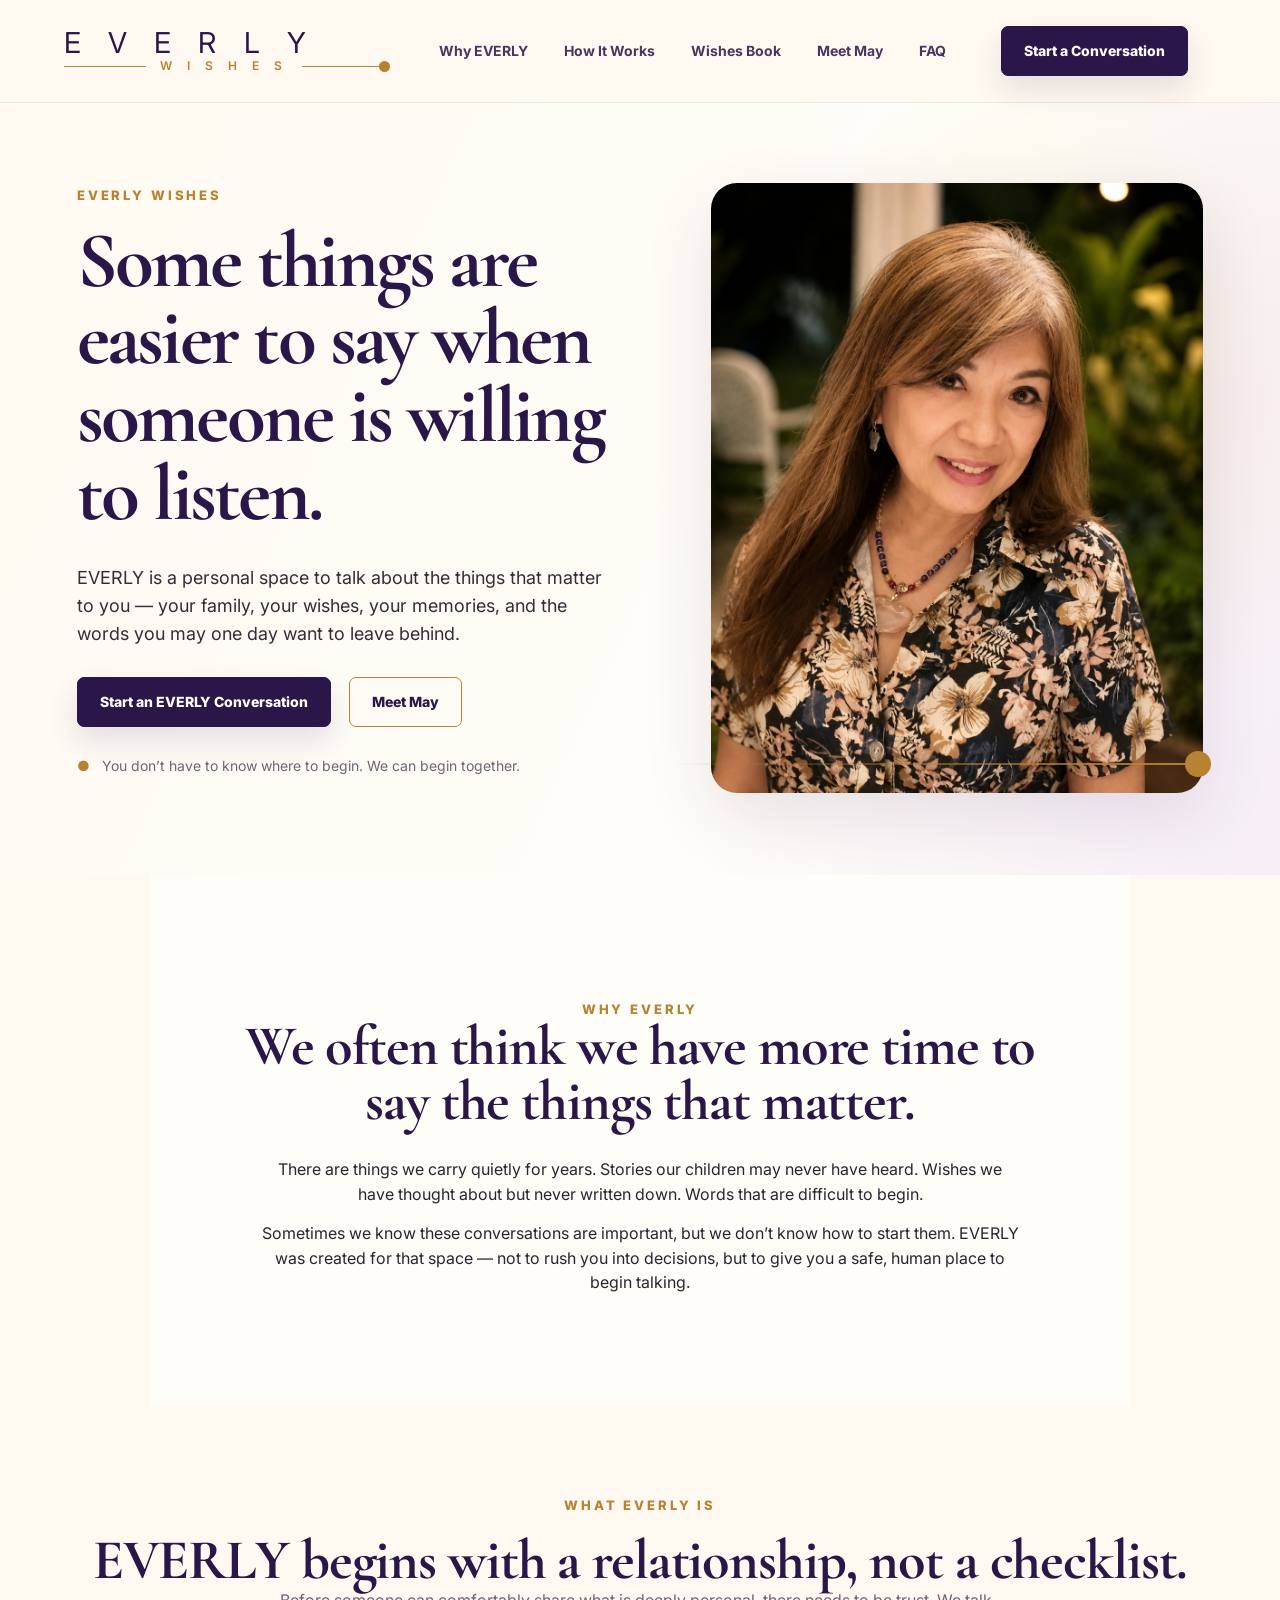
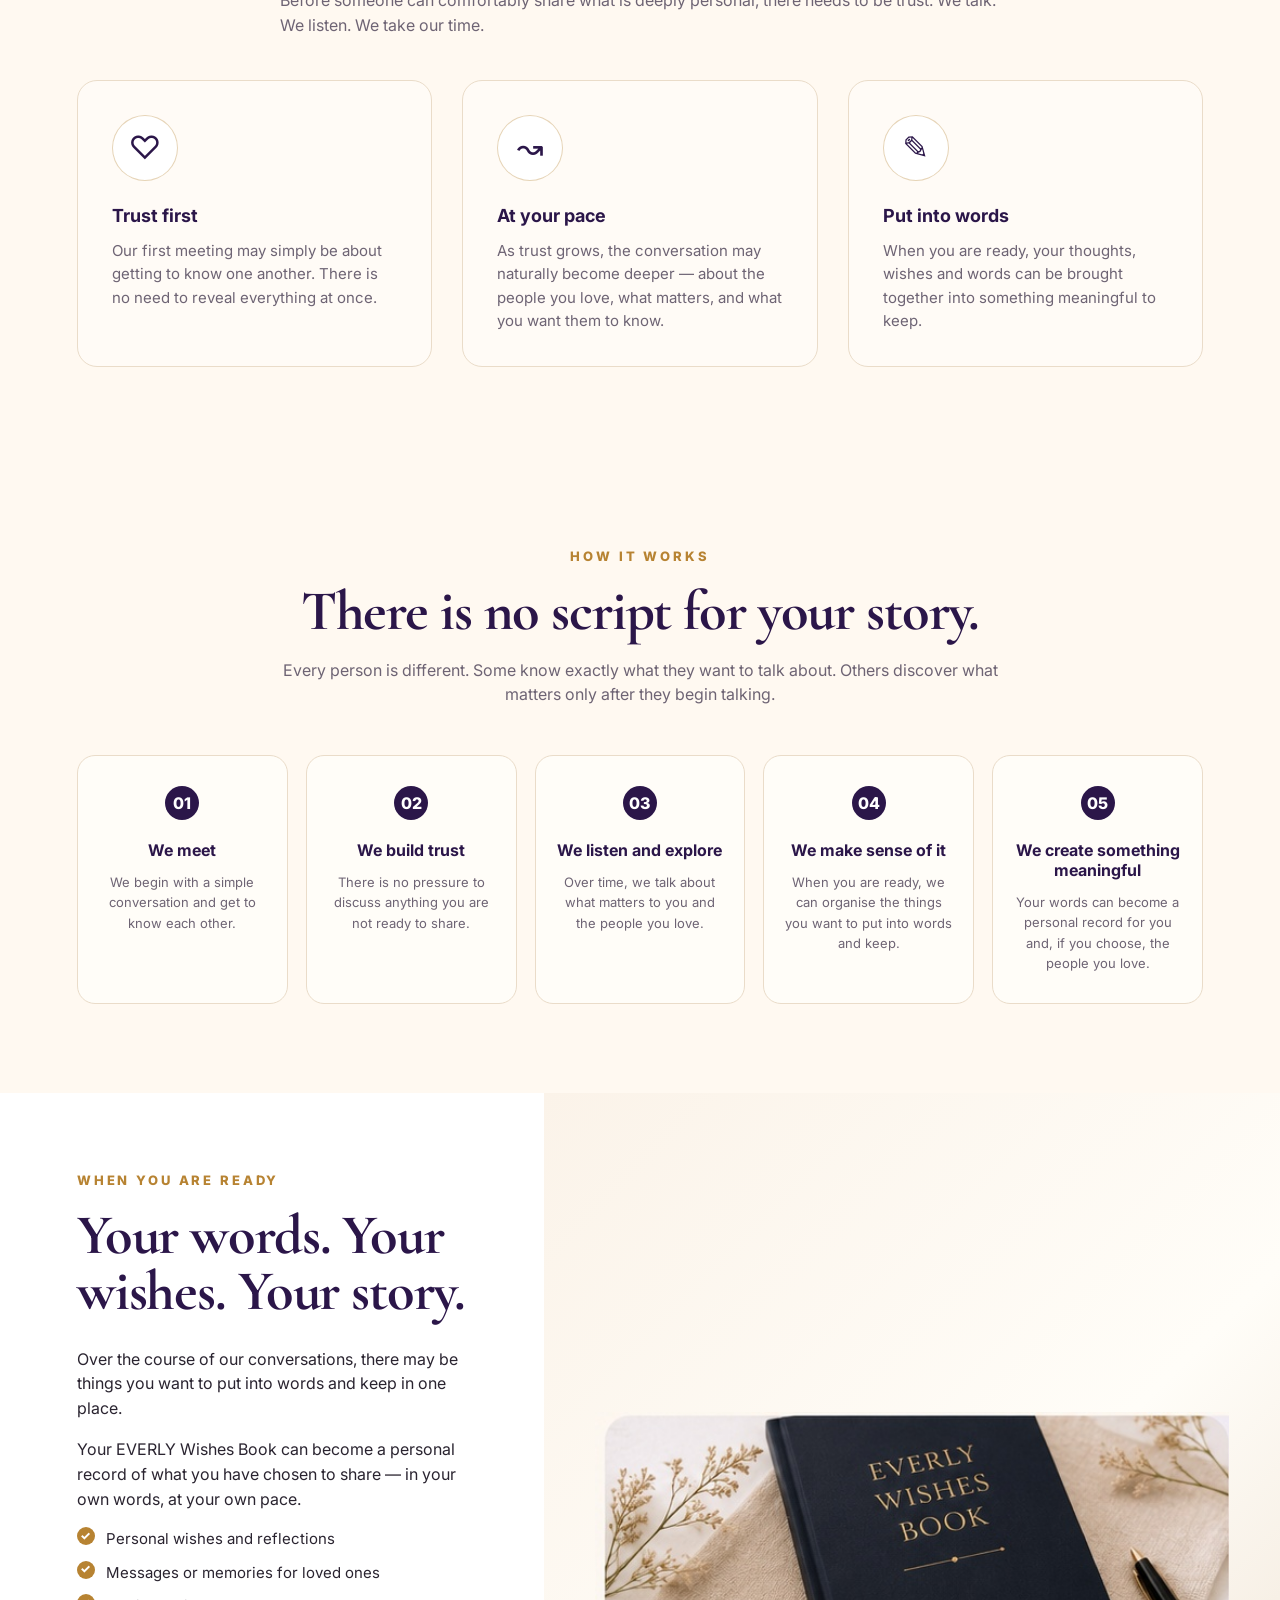
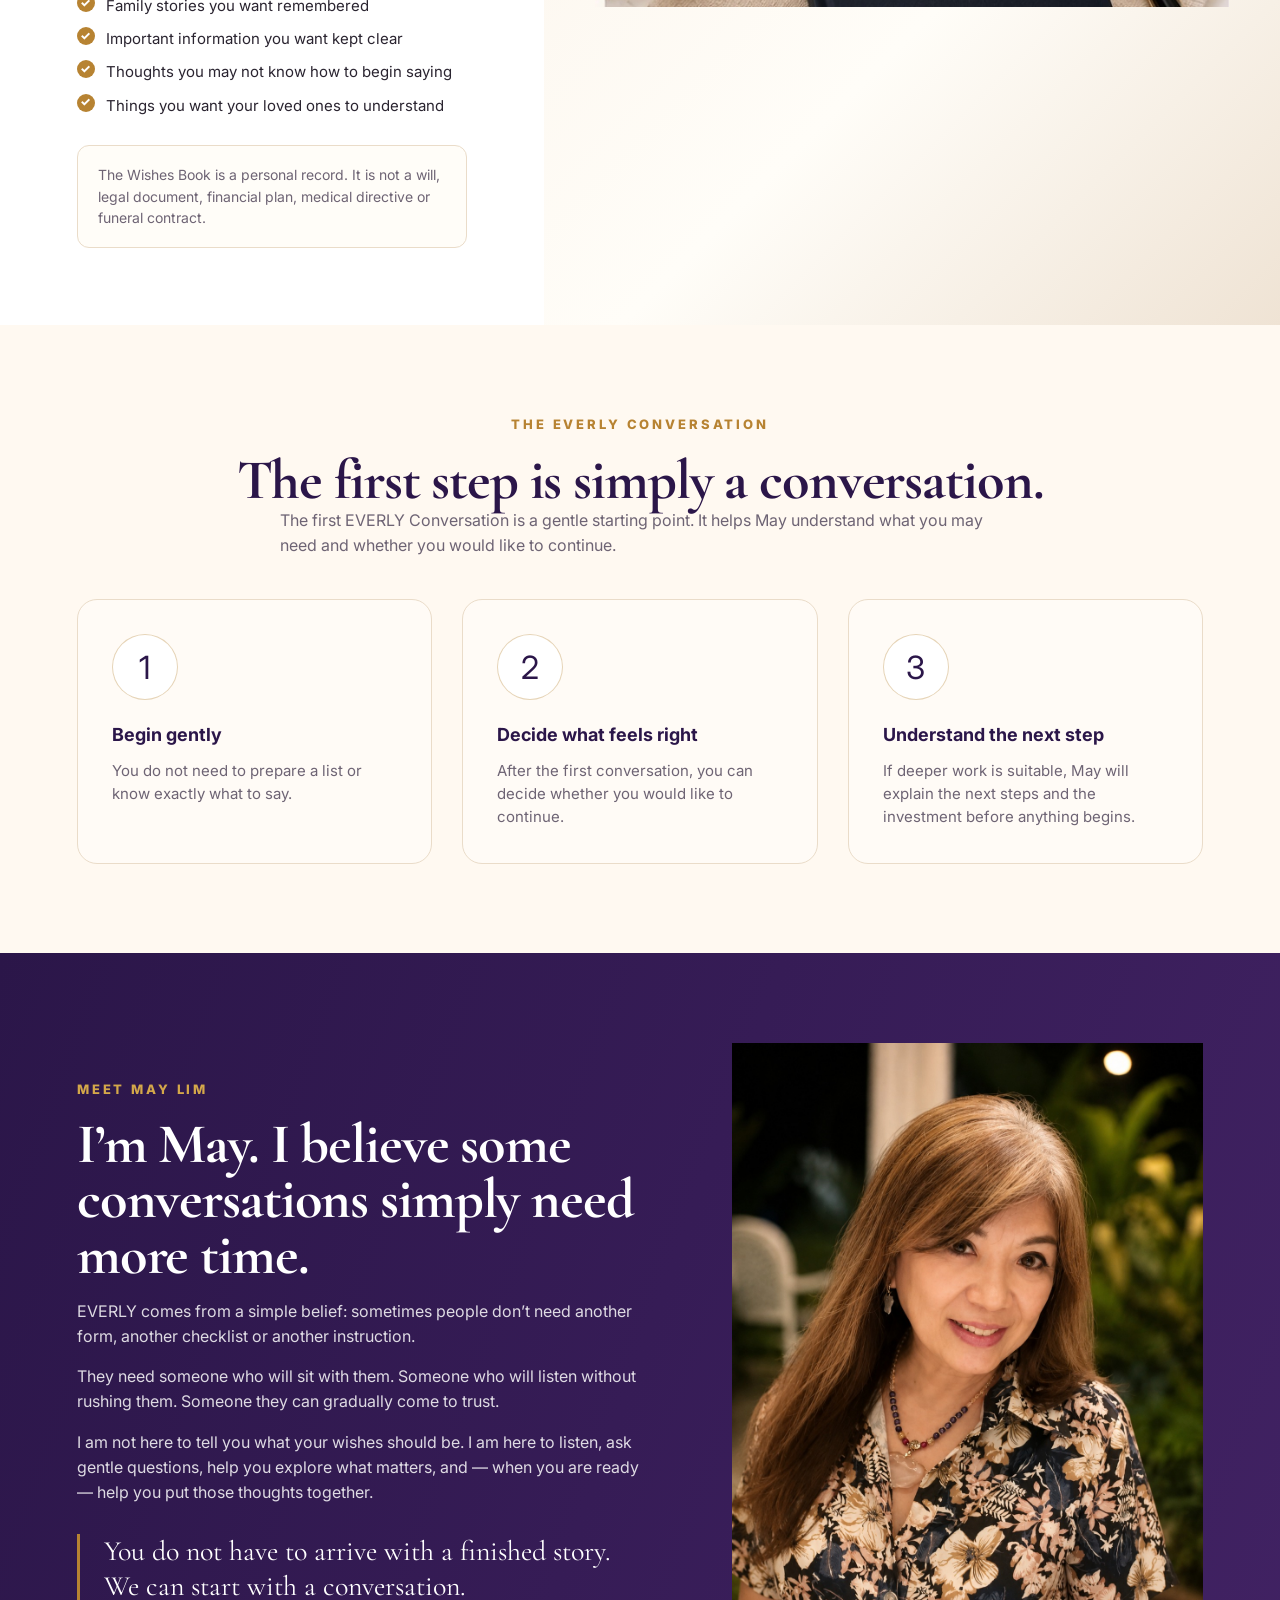
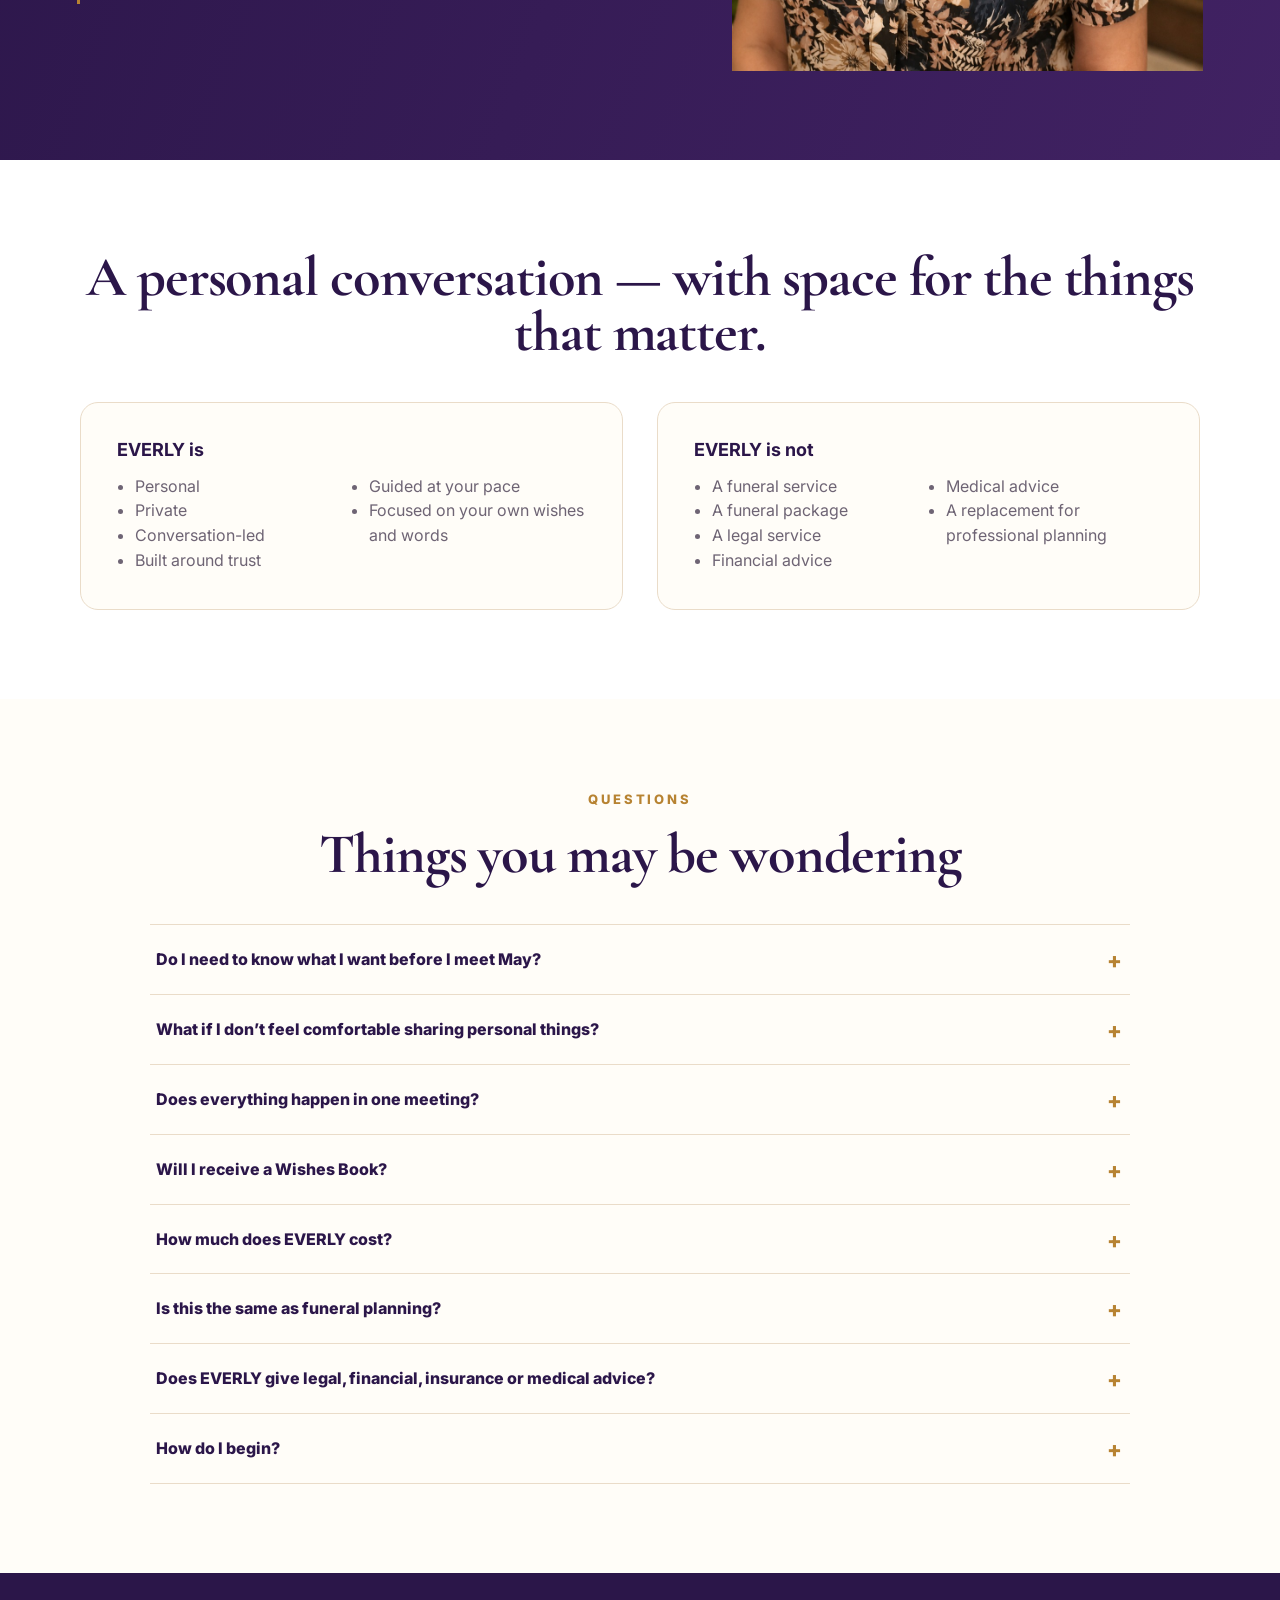
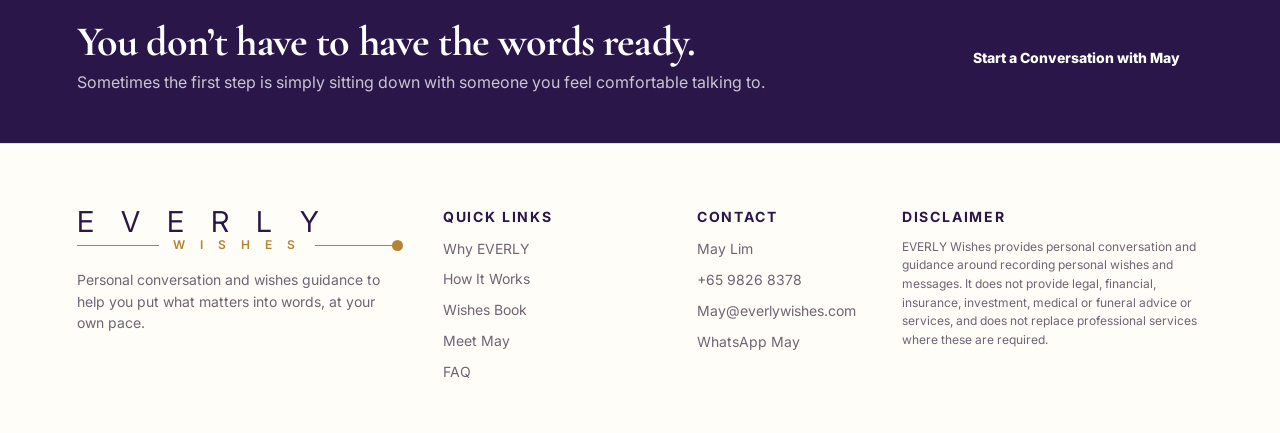
==== commit 4ddfa30e: "Add files via upload" ====
--- a/index.html
+++ b/index.html
@@ -4,23 +4,22 @@
   <meta charset="utf-8" />
   <meta name="viewport" content="width=device-width, initial-scale=1" />
   <title>EVERLY Wishes | Start an EVERLY Conversation</title>
-  <meta name="description" content="EVERLY Wishes is a personal conversation and wishes guidance service by May Lim. Start with a conversation, and when you are ready, put what matters into words." />
+  <meta name="description" content="EVERLY Wishes is a personal conversation and wishes guidance service by May Lim. First we build trust. Then we talk about what matters. When you are ready, we put it into words." />
+  <link rel="preconnect" href="https://fonts.googleapis.com">
+  <link rel="preconnect" href="https://fonts.gstatic.com" crossorigin>
+  <link href="https://fonts.googleapis.com/css2?family=Cormorant+Garamond:wght@500;600;700&family=Inter:wght@400;500;600;700&display=swap" rel="stylesheet">
+  <link rel="stylesheet" href="style.css" />
   <meta property="og:title" content="EVERLY Wishes | Start an EVERLY Conversation" />
   <meta property="og:description" content="Some things are easier to say when someone is willing to listen." />
   <meta property="og:image" content="https://everly.thehopefultree.workers.dev/assets/everly-social-share.jpg" />
-  <meta property="og:url" content="https://everly.thehopefultree.workers.dev/" />
   <meta name="twitter:card" content="summary_large_image" />
-  <link rel="preconnect" href="https://fonts.googleapis.com">
-  <link rel="preconnect" href="https://fonts.gstatic.com" crossorigin>
-  <link href="https://fonts.googleapis.com/css2?family=Cormorant+Garamond:wght@500;600;700&family=Inter:wght@400;500;600;700;800&display=swap" rel="stylesheet">
-  <link rel="stylesheet" href="style.css" />
 </head>
 <body>
   <header class="site-header">
-    <a class="logo-wrap" href="#top" aria-label="EVERLY Wishes home">
-      <img src="assets/everly-logo-colour-transparent.png" alt="EVERLY Wishes" />
+    <a class="logo" href="#top" aria-label="EVERLY Wishes home">
+      <span class="logo-main">E V E R L Y</span>
+      <span class="logo-sub"><span></span>W I S H E S<span class="dot-line"></span></span>
     </a>
-
     <nav class="nav" aria-label="Main navigation">
       <a href="#why">Why EVERLY</a>
       <a href="#how">How It Works</a>
@@ -28,132 +27,107 @@
       <a href="#may">Meet May</a>
       <a href="#faq">FAQ</a>
     </nav>
-
     <a class="nav-cta" href="https://wa.me/6598268378?text=Hi%20May%20Lim%2C%20I%20would%20like%20to%20start%20an%20EVERLY%20Conversation." target="_blank" rel="noopener">Start a Conversation</a>
-    <button class="menu-button" aria-label="Open menu" aria-expanded="false">Menu <span></span></button>
+    <button class="menu-button" aria-label="Open menu" aria-expanded="false">Menu</button>
   </header>
 
   <main id="top">
-    <section class="hero">
+    <section class="hero section-pad">
       <div class="hero-copy">
         <p class="eyebrow">EVERLY Wishes</p>
         <h1>Some things are easier to say when someone is willing to listen.</h1>
         <p class="lead">EVERLY is a personal space to talk about the things that matter to you — your family, your wishes, your memories, and the words you may one day want to leave behind.</p>
         <div class="actions">
           <a class="button primary" href="https://wa.me/6598268378?text=Hi%20May%20Lim%2C%20I%20would%20like%20to%20start%20an%20EVERLY%20Conversation." target="_blank" rel="noopener">Start an EVERLY Conversation</a>
-          <a class="button secondary" href="#how">Learn How It Works</a>
+          <a class="button secondary" href="#may">Meet May</a>
         </div>
-        <p class="reassurance"><span>♥</span> You don’t have to know where to begin. We can begin together.</p>
+        <p class="reassurance"><span>●</span> You don’t have to know where to begin. We can begin together.</p>
       </div>
       <div class="hero-visual">
         <img src="assets/may-lim-portrait.jpg" alt="May Lim, founder of EVERLY Wishes" />
       </div>
     </section>
 
-    <section id="why" class="benefit-strip">
-      <article>
-        <div class="benefit-icon">♙</div>
-        <div><h3>Personal</h3><p>About you and what matters most.</p></div>
-      </article>
-      <article>
-        <div class="benefit-icon">▣</div>
-        <div><h3>Private</h3><p>Your conversation stays between us.</p></div>
-      </article>
-      <article>
-        <div class="benefit-icon">♡</div>
-        <div><h3>Meaningful</h3><p>So your story and wishes are remembered with love.</p></div>
-      </article>
-    </section>
-
-    <section class="story-section section-pad">
+    <section id="why" class="question slim section-pad">
       <p class="eyebrow center">Why EVERLY</p>
       <h2>We often think we have more time to say the things that matter.</h2>
       <p>There are things we carry quietly for years. Stories our children may never have heard. Wishes we have thought about but never written down. Words that are difficult to begin.</p>
       <p>Sometimes we know these conversations are important, but we don’t know how to start them. EVERLY was created for that space — not to rush you into decisions, but to give you a safe, human place to begin talking.</p>
     </section>
 
-    <section id="how" class="conversation-section section-pad">
-      <div class="conversation-image">
-        <img src="assets/everly-conversation.jpg" alt="A gentle EVERLY Conversation with May Lim" />
-      </div>
-      <div class="conversation-copy">
-        <p class="eyebrow">How EVERLY begins</p>
-        <h2>A conversation is where it all begins.</h2>
-        <p>We start with a complimentary first conversation, about 45 minutes.</p>
-        <p>A gentle chat. No pressure. No obligations.</p>
-        <p>If you feel comfortable and would like to continue, May will share how the deeper journey works.</p>
-        <p>Over time, your wishes, words, memories and important information are shaped with care and respect.</p>
-        <p>When you’re ready, they can become your EVERLY Wishes Book.</p>
+    <section class="three-cards section-pad">
+      <p class="eyebrow center">What EVERLY is</p>
+      <h2 class="center">EVERLY begins with a relationship, not a checklist.</h2>
+      <p class="section-intro">Before someone can comfortably share what is deeply personal, there needs to be trust. We talk. We listen. We take our time.</p>
+      <div class="card-grid three">
+        <article class="simple-card"><div class="icon">♡</div><h3>Trust first</h3><p>Our first meeting may simply be about getting to know one another. There is no need to reveal everything at once.</p></article>
+        <article class="simple-card"><div class="icon">↝</div><h3>At your pace</h3><p>As trust grows, the conversation may naturally become deeper — about the people you love, what matters, and what you want them to know.</p></article>
+        <article class="simple-card"><div class="icon">✎</div><h3>Put into words</h3><p>When you are ready, your thoughts, wishes and words can be brought together into something meaningful to keep.</p></article>
       </div>
     </section>
 
-    <section id="book" class="book-panel section-pad">
+    <section id="how" class="process section-pad">
+      <p class="eyebrow center">How it works</p>
+      <h2>There is no script for your story.</h2>
+      <p class="section-intro">Every person is different. Some know exactly what they want to talk about. Others discover what matters only after they begin talking.</p>
+      <div class="steps">
+        <article><span>01</span><h3>We meet</h3><p>We begin with a simple conversation and get to know each other.</p></article>
+        <article><span>02</span><h3>We build trust</h3><p>There is no pressure to discuss anything you are not ready to share.</p></article>
+        <article><span>03</span><h3>We listen and explore</h3><p>Over time, we talk about what matters to you and the people you love.</p></article>
+        <article><span>04</span><h3>We make sense of it</h3><p>When you are ready, we can organise the things you want to put into words and keep.</p></article>
+        <article><span>05</span><h3>We create something meaningful</h3><p>Your words can become a personal record for you and, if you choose, the people you love.</p></article>
+      </div>
+    </section>
+
+    <section id="book" class="book-section">
+      <div class="book-copy">
+        <p class="eyebrow">When you are ready</p>
+        <h2>Your words. Your wishes. Your story.</h2>
+        <p>Over the course of our conversations, there may be things you want to put into words and keep in one place.</p>
+        <p>Your EVERLY Wishes Book can become a personal record of what you have chosen to share — in your own words, at your own pace.</p>
+        <ul class="check-list">
+          <li>Personal wishes and reflections</li>
+          <li>Messages or memories for loved ones</li>
+          <li>Family stories you want remembered</li>
+          <li>Important information you want kept clear</li>
+          <li>Thoughts you may not know how to begin saying</li>
+          <li>Things you want your loved ones to understand</li>
+        </ul>
+        <div class="notice">The Wishes Book is a personal record. It is not a will, legal document, financial plan, medical directive or funeral contract.</div>
+      </div>
       <div class="book-image">
         <img src="assets/everly-wishes-book.jpg" alt="EVERLY Wishes Book preview" />
       </div>
-      <div class="book-copy">
-        <p class="eyebrow">Your EVERLY Wishes Book</p>
-        <h2>A lasting gift of love.</h2>
-        <p>Your EVERLY Wishes Book is a place for your story, your wishes, your memories, and the things that matter most.</p>
-        <p>It becomes a meaningful gift for the people you love.</p>
-        <p>A legacy of your heart.</p>
-        <a class="button primary" href="#faq">Learn About the Wishes Book</a>
+    </section>
+
+    <section class="three-cards section-pad">
+      <p class="eyebrow center">The EVERLY Conversation</p>
+      <h2 class="center">The first step is simply a conversation.</h2>
+      <p class="section-intro">The first EVERLY Conversation is a gentle starting point. It helps May understand what you may need and whether you would like to continue.</p>
+      <div class="card-grid three">
+        <article class="simple-card"><div class="icon">1</div><h3>Begin gently</h3><p>You do not need to prepare a list or know exactly what to say.</p></article>
+        <article class="simple-card"><div class="icon">2</div><h3>Decide what feels right</h3><p>After the first conversation, you can decide whether you would like to continue.</p></article>
+        <article class="simple-card"><div class="icon">3</div><h3>Understand the next step</h3><p>If deeper work is suitable, May will explain the next steps and the investment before anything begins.</p></article>
       </div>
     </section>
 
-    <section class="words-section section-pad">
-      <p class="eyebrow center">When you are ready</p>
-      <h2>Your words. Your wishes. Your story.</h2>
-      <p>Over the course of our conversations, there may be things you want to put into words and keep in one place.</p>
-      <div class="word-grid">
-        <article><span>01</span><h3>People and memories</h3><p>The people who matter to you, the stories you want remembered, and the moments that shaped you.</p></article>
-        <article><span>02</span><h3>Wishes and messages</h3><p>Words you may want loved ones to understand, remember, or one day hold close.</p></article>
-        <article><span>03</span><h3>Important information</h3><p>Practical details you do not want your family to have to guess or search for.</p></article>
-      </div>
-      <p class="soft-note">The Wishes Book is a personal record. It is not a will, legal document, financial plan, medical directive or funeral contract.</p>
-    </section>
-
     <section id="may" class="may-section section-pad">
-      <div class="may-photo">
-        <img src="assets/may-lim-meet.jpg" alt="May Lim in a warm personal setting" />
-      </div>
-      <div class="may-copy">
-        <p class="eyebrow">Meet May</p>
-        <h2>Hi, I’m May Lim.</h2>
-        <p class="role">Founder, EVERLY Wishes</p>
-        <div class="gold-line"></div>
-        <blockquote>“We can start with a conversation.”</blockquote>
+      <div>
+        <p class="eyebrow">Meet May Lim</p>
+        <h2>I’m May. I believe some conversations simply need more time.</h2>
         <p>EVERLY comes from a simple belief: sometimes people don’t need another form, another checklist or another instruction.</p>
         <p>They need someone who will sit with them. Someone who will listen without rushing them. Someone they can gradually come to trust.</p>
         <p>I am not here to tell you what your wishes should be. I am here to listen, ask gentle questions, help you explore what matters, and — when you are ready — help you put those thoughts together.</p>
+        <blockquote>You do not have to arrive with a finished story. We can start with a conversation.</blockquote>
       </div>
+      <div class="may-photo"><img src="assets/may-lim-portrait.jpg" alt="May Lim smiling warmly" /></div>
     </section>
 
     <section class="boundaries section-pad">
       <h2>A personal conversation — with space for the things that matter.</h2>
       <div class="boundary-grid">
-        <div>
-          <h3>EVERLY is</h3>
-          <ul>
-            <li>Personal</li>
-            <li>Private</li>
-            <li>Conversation-led</li>
-            <li>Built around trust</li>
-            <li>Guided at your pace</li>
-            <li>Focused on your own wishes and words</li>
-          </ul>
-        </div>
-        <div>
-          <h3>EVERLY is not</h3>
-          <ul>
-            <li>A funeral service</li>
-            <li>A funeral package</li>
-            <li>A legal service</li>
-            <li>Financial advice</li>
-            <li>Medical advice</li>
-            <li>A replacement for professional planning</li>
-          </ul>
-        </div>
+        <div><h3>EVERLY is</h3><ul class="compact-list"><li>Personal</li><li>Private</li><li>Conversation-led</li><li>Built around trust</li><li>Guided at your pace</li><li>Focused on your own wishes and words</li></ul></div>
+        <div><h3>EVERLY is not</h3><ul class="compact-list"><li>A funeral service</li><li>A funeral package</li><li>A legal service</li><li>Financial advice</li><li>Medical advice</li><li>A replacement for professional planning</li></ul></div>
       </div>
     </section>
 
@@ -173,41 +147,18 @@
     </section>
 
     <section class="final-cta">
-      <div>
-        <p class="eyebrow">Begin gently</p>
-        <h2>You don’t have to have the words ready.</h2>
-        <p>Sometimes the first step is simply sitting down with someone you feel comfortable talking to.</p>
-      </div>
-      <a class="button light" href="https://wa.me/6598268378?text=Hi%20May%20Lim%2C%20I%20would%20like%20to%20start%20an%20EVERLY%20Conversation." target="_blank" rel="noopener">Start a Conversation with May</a>
+      <div><h2>You don’t have to have the words ready.</h2><p>Sometimes the first step is simply sitting down with someone you feel comfortable talking to.</p></div>
+      <div class="actions"><a class="button light" href="https://wa.me/6598268378?text=Hi%20May%20Lim%2C%20I%20would%20like%20to%20start%20an%20EVERLY%20Conversation." target="_blank" rel="noopener">Start a Conversation with May</a></div>
     </section>
   </main>
 
   <footer class="footer">
-    <div>
-      <img class="footer-logo-img" src="assets/everly-logo-white-transparent.png" alt="EVERLY Wishes" />
-      <p>Personal conversation and wishes guidance to help you put what matters into words, at your own pace.</p>
-    </div>
-    <div>
-      <h3>Quick Links</h3>
-      <a href="#why">Why EVERLY</a>
-      <a href="#how">How It Works</a>
-      <a href="#book">Wishes Book</a>
-      <a href="#may">Meet May</a>
-      <a href="#faq">FAQ</a>
-    </div>
-    <div>
-      <h3>Contact</h3>
-      <p>May Lim</p>
-      <a href="tel:+6598268378">+65 9826 8378</a>
-      <a href="mailto:May@everlywishes.com">May@everlywishes.com</a>
-      <a href="https://wa.me/6598268378" target="_blank" rel="noopener">WhatsApp May</a>
-    </div>
-    <div>
-      <h3>Disclaimer</h3>
-      <p>EVERLY Wishes provides personal conversation and guidance around recording personal wishes and messages. It does not provide legal, financial, insurance, investment, medical or funeral advice or services, and does not replace professional services where these are required.</p>
-    </div>
+    <div><div class="footer-logo logo"><span class="logo-main">E V E R L Y</span><span class="logo-sub"><span></span>W I S H E S<span class="dot-line"></span></span></div><p class="footer-desc">Personal conversation and wishes guidance to help you put what matters into words, at your own pace.</p></div>
+    <div><h3>Quick Links</h3><a href="#why">Why EVERLY</a><a href="#how">How It Works</a><a href="#book">Wishes Book</a><a href="#may">Meet May</a><a href="#faq">FAQ</a></div>
+    <div><h3>Contact</h3><p>May Lim</p><a href="tel:+6598268378">+65 9826 8378</a><a href="mailto:May@everlywishes.com">May@everlywishes.com</a><a href="https://wa.me/6598268378" target="_blank" rel="noopener">WhatsApp May</a></div>
+    <div><h3>Disclaimer</h3><p class="footer-note">EVERLY Wishes provides personal conversation and guidance around recording personal wishes and messages. It does not provide legal, financial, insurance, investment, medical or funeral advice or services, and does not replace professional services where these are required.</p></div>
   </footer>
 
   <script src="script.js"></script>
 </body>
-</html>+</html>
--- a/style.css
+++ b/style.css
@@ -1,14 +1,13 @@
 :root{
   --cream:#fff9f1;
   --cream-2:#fffdf8;
-  --soft:#fbf3ea;
   --lavender:#f4edf7;
   --plum:#2b1649;
   --plum-2:#3b1f5f;
   --gold:#b78332;
-  --gold-2:#d8ae5f;
+  --gold-2:#d4a84a;
   --ink:#2a2430;
-  --muted:#6d6372;
+  --muted:#6e6474;
   --line:#eadcc9;
   --white:#fff;
   --shadow:0 24px 70px rgba(43,22,73,.11);
@@ -27,50 +26,54 @@
 .site-header{
   position:sticky;
   top:0;
-  z-index:50;
+  z-index:20;
   display:grid;
   grid-template-columns:auto 1fr auto auto;
+  gap:28px;
   align-items:center;
-  gap:28px;
-  padding:22px clamp(24px,4.8vw,60px);
-  background:rgba(255,249,241,.94);
-  border-bottom:1px solid rgba(234,220,201,.72);
-  backdrop-filter:blur(14px);
-}
-.logo-wrap img{width:250px;height:auto}
-.nav{
-  display:flex;
-  justify-content:center;
-  align-items:center;
-  gap:34px;
-  color:var(--plum);
-  font-size:14px;
-  font-weight:800;
-}
-.nav a{opacity:.9}
-.nav a:hover{color:var(--gold);opacity:1}
+  padding:26px clamp(22px,5vw,84px);
+  background:rgba(255,249,241,.92);
+  border-bottom:1px solid rgba(234,220,201,.6);
+  backdrop-filter: blur(14px);
+}
+.logo{display:inline-flex;flex-direction:column;gap:2px;line-height:1;color:var(--plum);width:max-content}
+.logo-main{font-size:clamp(24px,2.25vw,35px);letter-spacing:.35em;font-weight:400}
+.logo-sub{display:flex;align-items:center;gap:14px;font-size:12px;letter-spacing:.5em;color:var(--gold);font-weight:600}
+.logo-sub span:first-child,.dot-line{display:inline-block;height:1px;width:82px;background:var(--gold)}
+.dot-line{position:relative}
+.dot-line:after{content:"";position:absolute;right:-6px;top:-5px;width:11px;height:11px;border-radius:50%;background:var(--gold)}
+.nav{display:flex;gap:36px;justify-content:center;font-size:14px;font-weight:700;color:var(--plum)}
+.nav a{opacity:.86}
+.nav a:hover{opacity:1;color:var(--gold)}
 .nav-cta,.button{
-  display:inline-flex;
-  align-items:center;
-  justify-content:center;
-  min-height:50px;
+  display:inline-flex;align-items:center;justify-content:center;
+  min-height:48px;
   padding:13px 22px;
-  border-radius:8px;
+  border-radius:7px;
   border:1px solid var(--plum);
   font-size:14px;
   font-weight:800;
-  transition:transform .18s ease, box-shadow .18s ease, background .18s ease;
-}
-.nav-cta,.button.primary{
-  background:var(--plum);
-  color:#fff;
-  box-shadow:0 16px 36px rgba(43,22,73,.16);
-}
-.button.secondary{background:rgba(255,253,248,.55);color:var(--plum);border-color:var(--gold)}
-.button.light{background:#fff;color:var(--plum);border-color:#fff}
-.button:hover,.nav-cta:hover{transform:translateY(-1px);box-shadow:0 18px 42px rgba(43,22,73,.18)}
+}
+.nav-cta,.button.primary{background:var(--plum);color:var(--white);box-shadow:0 14px 30px rgba(43,22,73,.12)}
+.button.secondary{background:transparent;color:var(--plum);border-color:var(--gold)}
+.button.gold{background:var(--gold);border-color:var(--gold);color:#fff}
+.button.dark-outline{background:transparent;color:#fff;border-color:rgba(255,255,255,.55)}
+.button.full{width:100%}
 .menu-button{display:none}
-.section-pad{padding:clamp(72px,7vw,106px) clamp(22px,5vw,58px)}
+.section-pad{padding:clamp(72px,7vw,118px) clamp(22px,6vw,110px)}
+.hero{
+  display:grid;
+  grid-template-columns:1.05fr .95fr;
+  gap:clamp(50px,7vw,110px);
+  align-items:center;
+  min-height:720px;
+  padding-top:80px;
+  padding-bottom:82px;
+  background:
+    radial-gradient(circle at 86% 35%, rgba(212,168,74,.12), transparent 28%),
+    linear-gradient(115deg,#fff9f1 0%,#fffdf8 64%,#f6edf7 100%);
+  overflow:hidden;
+}
 .eyebrow{
   margin:0 0 18px;
   color:var(--gold);
@@ -84,379 +87,542 @@
   font-family:"Cormorant Garamond",Georgia,serif;
   color:var(--plum);
   font-weight:700;
-  line-height:.99;
-  letter-spacing:-.03em;
+  line-height:.98;
   margin:0;
 }
-h1{font-size:clamp(54px,5.5vw,82px)}
-h2{font-size:clamp(42px,4.4vw,64px)}
-h3{margin:0 0 10px;color:var(--plum);font-size:21px;line-height:1.22}
-p{font-size:16px}
-.hero{
+h1{font-size:clamp(56px,6.2vw,94px);letter-spacing:-.035em}
+h2{font-size:clamp(38px,4.4vw,66px);letter-spacing:-.02em}
+h3{margin:0 0 12px;color:var(--plum);font-size:18px;line-height:1.25}
+.lead{font-size:18px;max-width:560px;margin:30px 0 0;color:#332d37}
+.actions{display:flex;gap:18px;flex-wrap:wrap;margin-top:30px}
+.reassurance{margin-top:28px;font-size:14px;color:var(--muted);display:flex;gap:12px;align-items:flex-start}
+.reassurance span{color:var(--gold)}
+.hero-visual{position:relative}
+.hero-visual:after{
+  content:"";
+  position:absolute;
+  left:-40px;right:0;bottom:28px;
+  height:2px;background:linear-gradient(90deg,transparent,var(--gold));
+}
+.hero-visual:before{
+  content:"";
+  position:absolute;
+  right:-8px;bottom:16px;
+  width:26px;height:26px;border-radius:50%;background:var(--gold);z-index:2;
+}
+.hero-visual img{
+  height:min(610px,70vw);
+  width:100%;
+  object-fit:cover;
+  object-position:center 32%;
+  border-radius:26px;
+  box-shadow:var(--shadow);
+}
+.slim{max-width:980px;margin:auto;text-align:center;padding-top:110px;padding-bottom:110px}
+.question{background:#fffdf8}
+.question h2{margin:0 auto 28px;max-width:900px}
+.question p{max-width:760px;margin:14px auto 0}
+.three-cards{background:var(--cream)}
+.card-grid{display:grid;gap:30px}
+.card-grid.three{grid-template-columns:repeat(3,1fr)}
+.simple-card{background:rgba(255,253,248,.78);padding:34px;border:1px solid var(--line);border-radius:20px;min-height:230px}
+.icon{width:66px;height:66px;border:1px solid rgba(183,131,50,.35);border-radius:50%;display:flex;align-items:center;justify-content:center;color:var(--plum);font-size:32px;margin-bottom:24px;background:#fff}
+.simple-card p{margin:0;color:var(--muted);font-size:15px}
+.book-section{display:grid;grid-template-columns:.85fr 1.15fr;background:#fff;align-items:stretch}
+.book-copy{padding:clamp(62px,6vw,104px) clamp(24px,6vw,110px)}
+.book-copy h2{margin-bottom:28px}
+.check-list{list-style:none;padding:0;margin:0;display:grid;gap:10px}
+.check-list li{position:relative;padding-left:29px;font-size:15px}
+.check-list li:before{content:"✓";position:absolute;left:0;top:0;color:#fff;background:var(--gold);width:18px;height:18px;border-radius:50%;font-size:12px;display:flex;align-items:center;justify-content:center;font-weight:800}
+.note{margin-top:24px;padding:18px 20px;border:1px solid var(--line);border-radius:9px;background:#fffdf8;color:var(--muted);font-size:14px}
+.note.wide{max-width:900px;margin:34px auto 0;text-align:center}
+.book-image img{height:100%;width:100%;object-fit:cover}
+
+.add-ons{
+  background:linear-gradient(180deg,#fff 0%, var(--cream) 100%);
+}
+.add-ons-head{
+  max-width:760px;
+  margin:0 auto 44px;
+  text-align:center;
+}
+.add-ons-head h2{margin-bottom:20px}
+.add-ons-head p:last-child{color:var(--muted);margin:0}
+.add-ons-grid{
   display:grid;
-  grid-template-columns:1.02fr .98fr;
+  grid-template-columns:1fr 1.15fr 1fr;
+  gap:28px;
+  max-width:1160px;
+  margin:0 auto;
   align-items:stretch;
-  min-height:620px;
-  border-bottom:1px solid rgba(234,220,201,.72);
-  background:linear-gradient(110deg,#fff9f1 0%,#fffdf8 50%,#f7eadc 100%);
-  overflow:hidden;
-}
-.hero-copy{
-  padding:clamp(70px,8vw,108px) clamp(24px,5vw,58px);
+}
+.add-on-card{
+  background:#fffdf8;
+  border:1px solid var(--line);
+  border-radius:20px;
+  padding:34px;
+  text-align:left;
+  box-shadow:0 16px 42px rgba(43,22,73,.045);
+}
+.add-on-card p{color:var(--muted);font-size:15px;margin:0}
+.add-on-mark{
+  display:flex;
+  align-items:center;
+  justify-content:center;
+  width:58px;
+  height:58px;
+  margin-bottom:24px;
+  border-radius:50%;
+  border:1px solid rgba(183,131,50,.32);
+  color:var(--gold);
+  font-size:28px;
+  background:#fff;
+}
+.video-card{
+  background:linear-gradient(180deg,#fffdf8 0%, #f8f1fb 100%);
+}
+.video-placeholder{
+  min-height:178px;
+  border-radius:16px;
+  border:1px solid rgba(183,131,50,.32);
+  background:
+    linear-gradient(135deg,rgba(43,22,73,.92),rgba(59,31,95,.82)),
+    radial-gradient(circle at 82% 20%,rgba(212,168,74,.28),transparent 30%);
   display:flex;
   flex-direction:column;
+  align-items:center;
   justify-content:center;
-}
-.lead{
-  max-width:550px;
-  color:#49414e;
-  margin:26px 0 0;
-  font-size:17px;
-}
-.actions{display:flex;gap:18px;flex-wrap:wrap;margin-top:30px}
-.reassurance{
-  margin-top:26px;
-  color:var(--muted);
+  color:#fff;
+  margin-bottom:26px;
+  overflow:hidden;
+  position:relative;
+}
+.video-placeholder:after{
+  content:"";
+  position:absolute;
+  left:50%;
+  bottom:32px;
+  width:220px;
+  height:1px;
+  transform:translateX(-50%);
+  background:linear-gradient(90deg,transparent,var(--gold-2),transparent);
+}
+.play-mark{
   display:flex;
-  gap:10px;
   align-items:center;
-  font-size:14px;
-}
-.reassurance span{color:var(--gold)}
-.hero-visual{
-  min-height:560px;
-  background:linear-gradient(90deg,rgba(255,249,241,.98) 0%,rgba(255,249,241,.48) 20%,transparent 42%);
-}
-.hero-visual img{
+  justify-content:center;
+  width:64px;
+  height:64px;
+  padding-left:4px;
+  border-radius:50%;
+  background:var(--gold);
+  color:#fff;
+  font-size:24px;
+  margin-bottom:18px;
+}
+.video-placeholder p{
+  margin:0;
+  color:rgba(255,255,255,.78);
+  font-size:13px;
+  letter-spacing:.14em;
+  text-transform:uppercase;
+  font-weight:700;
+}
+
+.packages,.process,.faq{background:#fffdf8;text-align:center}
+.packages h2,.process h2,.faq h2{max-width:900px;margin:0 auto 18px}
+.section-intro{max-width:720px;margin:0 auto 42px;color:var(--muted)}
+.price-grid{display:grid;grid-template-columns:repeat(2, minmax(0,1fr));gap:34px;max-width:1120px;margin:0 auto}
+.price-card{text-align:left;background:#fff;border:1px solid var(--line);border-radius:18px;padding:42px;box-shadow:0 18px 50px rgba(43,22,73,.06)}
+.price-card.featured{border-color:rgba(183,131,50,.55)}
+.package-name{text-align:center;text-transform:uppercase;letter-spacing:.1em;color:var(--plum);font-weight:800;font-size:13px;margin:0}
+.price{text-align:center;font-family:"Cormorant Garamond",Georgia,serif;color:var(--plum);font-size:62px;line-height:1;margin:10px 0}
+.package-intro{text-align:center;color:var(--muted);max-width:410px;margin:0 auto 30px}
+.price-card .check-list{margin-bottom:34px}
+.small-center{text-align:center;color:var(--muted);font-size:13px;margin:28px 0 0}
+.process{background:var(--cream)}
+.steps{display:grid;grid-template-columns:repeat(5,1fr);gap:18px;max-width:1260px;margin:48px auto 0;position:relative}
+.steps article{background:#fffdf8;border:1px solid var(--line);border-radius:18px;padding:30px 20px}
+.steps span{display:inline-flex;align-items:center;justify-content:center;width:34px;height:34px;border-radius:50%;background:var(--plum);color:#fff;font-weight:800;margin-bottom:20px}
+.steps h3{font-size:16px}
+.steps p{font-size:13px;color:var(--muted);margin:0}
+.may-section{display:grid;grid-template-columns:1.1fr .9fr;gap:80px;align-items:center;background:linear-gradient(110deg,var(--plum),#412263);color:#fff}
+.may-section h2,.may-section h3{color:#fff}
+.may-section .eyebrow{color:var(--gold-2)}
+.may-section p{color:rgba(255,255,255,.84)}
+blockquote{border-left:3px solid var(--gold);margin:30px 0;padding-left:24px;color:#fff;font-family:"Cormorant Garamond",Georgia,serif;font-size:28px;line-height:1.25}
+.signature{font-weight:700}
+.signature span{font-weight:400;color:rgba(255,255,255,.7)}
+.may-card img{border-radius:24px;box-shadow:0 34px 90px rgba(0,0,0,.26);height:480px;width:100%;object-fit:cover;object-position:center 34%}
+.boundaries{background:#fff}
+.boundaries h2{text-align:center;margin-bottom:42px}
+.boundary-grid{display:grid;grid-template-columns:1fr 1fr;gap:34px;max-width:1120px;margin:auto}
+.boundary-grid>div{background:#fffdf8;border:1px solid var(--line);border-radius:18px;padding:36px;text-align:left}
+.compact-list{columns:2;margin:0;padding-left:18px;color:var(--muted)}
+.faq-list{max-width:980px;margin:42px auto 0;text-align:left;border-top:1px solid var(--line)}
+details{border-bottom:1px solid var(--line);padding:0}
+summary{cursor:pointer;padding:22px 6px;font-weight:800;color:var(--plum);list-style:none;position:relative}
+summary:after{content:"+";position:absolute;right:8px;color:var(--gold);font-size:22px;top:18px}
+details[open] summary:after{content:"–"}
+details p{margin:0;padding:0 48px 24px 6px;color:var(--muted)}
+.final-cta{display:flex;align-items:center;justify-content:space-between;gap:34px;padding:48px clamp(22px,6vw,110px);background:var(--plum);color:#fff}
+.final-cta h2{font-size:42px;color:#fff}
+.final-cta p{margin:8px 0 0;color:rgba(255,255,255,.75)}
+.final-cta .actions{margin:0}
+.footer{display:grid;grid-template-columns:1.25fr 1fr .7fr 1.45fr;gap:46px;padding:64px clamp(22px,6vw,110px) 42px;background:#fffdf8;border-top:1px solid var(--line);font-size:14px}
+.footer h3{font-size:14px;text-transform:uppercase;letter-spacing:.13em}
+.footer p{margin:0 0 10px;color:var(--muted)}
+.footer a{display:block;margin:0 0 9px;color:var(--muted)}
+.footer a:hover{color:var(--gold)}
+.footer-desc{max-width:360px}
+.footer-note{font-size:12px}
+.footer-logo{margin-bottom:18px}
+
+@media (max-width: 980px){
+  .site-header{grid-template-columns:1fr auto;padding:18px 22px}
+  .nav,.nav-cta{display:none}
+  .menu-button{display:inline-flex;border:1px solid var(--line);background:#fffdf8;border-radius:8px;padding:10px 13px;color:var(--plum);font-weight:800}
+  .nav.open{display:flex;grid-column:1/-1;flex-direction:column;align-items:flex-start;gap:18px;padding:18px 0 6px}
+  .hero,.book-section,.may-section,.boundary-grid,.price-grid{grid-template-columns:1fr}
+  .hero{min-height:auto;padding-top:56px}
+  .hero-visual img{height:520px}
+  .card-grid.three,.steps,.add-ons-grid{grid-template-columns:1fr}
+  .final-cta{display:block}
+  .final-cta .actions{margin-top:24px}
+  .footer{grid-template-columns:1fr 1fr}
+}
+@media (max-width: 640px){
+  .logo-main{font-size:22px;letter-spacing:.28em}
+  .logo-sub span:first-child,.dot-line{width:50px}
+  h1{font-size:52px}
+  h2{font-size:40px}
+  .section-pad{padding:64px 20px}
+  .hero-visual img{height:430px}
+  .actions,.final-cta .actions{flex-direction:column}
+  .button{width:100%}
+  .book-copy,.price-card{padding:30px 22px}
+  .compact-list{columns:1}
+  .footer{grid-template-columns:1fr}
+}
+
+
+/* V1.2 responsive refinements
+   - More attractive mobile hero
+   - Prevent Wishes Book visual from being cut off on tablet
+   - Add more breathing room on mid-size screens
+*/
+.book-image{
+  display:flex;
+  align-items:center;
+  justify-content:center;
+  background:linear-gradient(135deg,#fbf3e9 0%,#fffdf8 58%,#efe3d4 100%);
+  overflow:hidden;
+  min-height:520px;
+  padding:clamp(24px,4vw,64px);
+}
+.book-image img{
+  height:auto;
   width:100%;
-  height:100%;
-  object-fit:cover;
-  object-position:center 30%;
-}
-.benefit-strip{
-  margin:38px clamp(22px,5vw,58px) 0;
-  padding:28px 34px;
+  max-height:620px;
+  object-fit:contain;
+  object-position:center center;
+  border-radius:0;
+}
+
+@media (max-width: 1120px){
+  .site-header{
+    gap:22px;
+  }
+  .nav{
+    gap:24px;
+    font-size:13px;
+  }
+  .nav-cta{
+    min-height:46px;
+    padding:11px 18px;
+  }
+  .book-section{
+    grid-template-columns:1fr;
+  }
+  .book-image{
+    min-height:460px;
+  }
+  .book-image img{
+    max-height:520px;
+  }
+}
+
+@media (max-width: 980px){
+  .hero{
+    gap:36px;
+    padding-top:58px;
+    padding-bottom:64px;
+  }
+  .hero-visual{
+    max-width:560px;
+    margin:0 auto;
+    width:100%;
+  }
+  .hero-visual:after,
+  .hero-visual:before{
+    display:none;
+  }
+  .hero-visual img{
+    height:420px;
+    object-fit:contain;
+    object-position:center bottom;
+    background:linear-gradient(180deg,#fffdf8,#f4eadf);
+    padding:18px 18px 0;
+  }
+}
+
+@media (max-width: 640px){
+  .site-header{
+    position:sticky;
+    padding:18px 18px;
+  }
+  .hero{
+    padding-top:52px;
+    padding-bottom:52px;
+    background:
+      radial-gradient(circle at 88% 8%, rgba(212,168,74,.10), transparent 30%),
+      linear-gradient(180deg,#fff9f1 0%,#fffdf8 100%);
+  }
+  .hero-copy{
+    text-align:left;
+  }
+  h1{
+    font-size:clamp(43px,12.5vw,52px);
+    line-height:1.02;
+    letter-spacing:-.035em;
+  }
+  .lead{
+    font-size:17px;
+    margin-top:24px;
+  }
+  .actions{
+    margin-top:28px;
+  }
+  .reassurance{
+    align-items:flex-start;
+    line-height:1.5;
+  }
+  .hero-visual{
+    margin-top:12px;
+  }
+  .hero-visual img{
+    height:auto;
+    max-height:360px;
+    width:100%;
+    object-fit:contain;
+    object-position:center bottom;
+    border-radius:24px;
+    padding:14px 14px 0;
+  }
+  .slim{
+    padding-top:74px;
+    padding-bottom:74px;
+  }
+  .book-image{
+    min-height:auto;
+    padding:28px 18px 42px;
+  }
+  .book-image img{
+    max-height:360px;
+  }
+}
+
+
+/* V1.4 mobile hero refinement
+   Desktop keeps the founder portrait in the hero.
+   Mobile removes the hero portrait so the opening feels cleaner and more premium
+   until a stronger portrait is available. The photo remains in the Meet May section. */
+@media (max-width: 760px) {
+  .hero {
+    padding-top: 3.25rem;
+    padding-bottom: 3.75rem;
+  }
+
+  .hero-grid,
+  .hero__inner,
+  .hero-content,
+  .hero-wrap {
+    gap: 1.75rem;
+  }
+
+  .hero-visual,
+  .hero-image,
+  .hero-photo,
+  .hero-portrait,
+  .hero-media {
+    display: none !important;
+  }
+
+  .hero-text,
+  .hero-copy,
+  .hero-content {
+    max-width: 100%;
+  }
+
+  .hero h1,
+  .hero-title {
+    font-size: clamp(3.05rem, 13vw, 4.7rem);
+    line-height: 0.98;
+    letter-spacing: -0.055em;
+    margin-bottom: 1.55rem;
+  }
+
+  .hero .lead,
+  .hero-subtitle,
+  .hero-copy p {
+    font-size: 1.12rem;
+    line-height: 1.65;
+    max-width: 34rem;
+  }
+
+  .hero-actions,
+  .hero-buttons {
+    margin-top: 2rem;
+  }
+
+  .hero-reassurance,
+  .reassurance {
+    margin-top: 1.75rem;
+    align-items: flex-start;
+  }
+}
+
+/* V1.4 tablet fix for Wishes Book section: keep the book visual contained. */
+@media (min-width: 761px) and (max-width: 1100px) {
+  .book-section,
+  .wishes-book,
+  .book-grid {
+    overflow: hidden;
+  }
+
+  .book-visual,
+  .book-image-wrap,
+  .book-mockup {
+    max-width: 100%;
+    overflow: hidden;
+  }
+
+  .book-visual img,
+  .book-image-wrap img,
+  .book-mockup img {
+    max-width: 100%;
+    height: auto;
+    object-fit: contain;
+  }
+}
+
+
+/* V1.5 mobile hero visual refinement
+   Mobile now uses the Wishes Book as a soft visual opener instead of May Lim's placeholder portrait.
+   This breaks up the word-heavy first screen while keeping the hero away from a face photo until the final portrait is ready. */
+@media (max-width: 760px) {
+  .hero {
+    display: block;
+    position: relative;
+    padding-top: 2.4rem;
+    padding-bottom: 3.2rem;
+    background:
+      linear-gradient(rgba(255,249,241,.78), rgba(255,249,241,.96)),
+      radial-gradient(circle at 78% 16%, rgba(183,131,50,.18), transparent 30%),
+      var(--cream);
+  }
+
+  .hero::before {
+    content: "";
+    display: block;
+    width: 100%;
+    height: clamp(170px, 46vw, 240px);
+    margin: 0 0 2.2rem;
+    border: 1px solid rgba(234,220,201,.92);
+    border-radius: 26px;
+    background:
+      linear-gradient(90deg, rgba(255,249,241,.22), rgba(255,249,241,.58)),
+      url("assets/everly-wishes-book.jpg") center center / cover no-repeat;
+    box-shadow: 0 18px 46px rgba(43,22,73,.08);
+  }
+
+  .hero-visual,
+  .hero-image,
+  .hero-photo,
+  .hero-portrait,
+  .hero-media {
+    display: none !important;
+  }
+
+  .hero .eyebrow {
+    font-size: .78rem;
+    letter-spacing: .22em;
+    margin-bottom: 1.1rem;
+  }
+
+  .hero h1,
+  .hero-title {
+    font-size: clamp(3rem, 12.2vw, 4.35rem);
+    line-height: .98;
+    letter-spacing: -0.055em;
+    margin-bottom: 1.4rem;
+  }
+
+  .hero .lead {
+    font-size: 1.05rem;
+    line-height: 1.62;
+    margin-top: 0;
+  }
+
+  .hero .actions {
+    margin-top: 1.7rem;
+  }
+
+  .hero .button {
+    width: 100%;
+  }
+
+  .hero .reassurance {
+    margin-top: 1.7rem;
+    font-size: .98rem;
+    line-height: 1.55;
+  }
+}
+
+/* Slightly tighter mobile question section so the second screen is not another wall of words. */
+@media (max-width: 760px) {
+  .question.slim {
+    padding-top: 4.2rem;
+    padding-bottom: 4.2rem;
+  }
+
+  .question h2 {
+    font-size: clamp(2.55rem, 10vw, 3.8rem);
+    line-height: 1.02;
+  }
+
+  .question p {
+    font-size: 1rem;
+    line-height: 1.62;
+  }
+}
+
+
+/* V2 relationship-led refinements */
+.nav-cta, .button.primary { text-align:center; }
+.notice{
+  margin-top:28px;
   border:1px solid var(--line);
-  border-radius:24px;
-  background:rgba(255,253,248,.78);
-  display:grid;
-  grid-template-columns:repeat(3,1fr);
-  gap:28px;
-  box-shadow:0 14px 44px rgba(43,22,73,.045);
-}
-.benefit-strip article{
-  display:grid;
-  grid-template-columns:auto 1fr;
-  align-items:center;
-  gap:22px;
-  padding:10px 28px;
-  border-right:1px solid var(--line);
-}
-.benefit-strip article:last-child{border-right:0}
-.benefit-icon{
-  width:72px;height:72px;border-radius:50%;
-  display:flex;align-items:center;justify-content:center;
-  background:var(--lavender);
-  border:1px solid rgba(43,22,73,.10);
-  color:var(--plum);
-  font-size:34px;
-}
-.benefit-strip h3{font-size:22px;margin-bottom:4px}
-.benefit-strip p{margin:0;color:var(--muted);font-size:15px}
-.story-section{
-  max-width:990px;
-  margin:0 auto;
-  text-align:center;
-  padding-top:92px;
-  padding-bottom:80px;
-}
-.story-section h2{margin-bottom:24px}
-.story-section p{max-width:760px;margin:14px auto;color:var(--muted)}
-.conversation-section{
-  display:grid;
-  grid-template-columns:1.05fr .95fr;
-  gap:clamp(42px,6vw,72px);
-  align-items:center;
-  background:#fffdf8;
-  padding-top:70px;
-  padding-bottom:70px;
-}
-.conversation-image img,.may-photo img{
-  width:100%;
-  height:500px;
-  object-fit:cover;
-  border-radius:24px;
-  box-shadow:var(--shadow);
-}
-.conversation-copy p{max-width:560px;color:var(--muted)}
-.conversation-copy h2{margin-bottom:28px}
-.book-panel{
-  display:grid;
-  grid-template-columns:1fr 1fr;
-  gap:0;
-  align-items:stretch;
-  padding-top:50px;
-  padding-bottom:50px;
-}
-.book-panel>div{
-  overflow:hidden;
-}
-.book-image{
-  border-radius:24px 0 0 24px;
-  background:var(--soft);
-}
-.book-image img{
-  width:100%;
-  height:100%;
-  min-height:350px;
-  object-fit:cover;
-}
-.book-copy{
-  border-radius:0 24px 24px 0;
-  padding:clamp(42px,5vw,70px);
-  background:linear-gradient(135deg,#fffdf8 0%,#f4edf7 100%);
-  border:1px solid var(--line);
-  border-left:0;
-}
-.book-copy h2{margin-bottom:20px}
-.book-copy p{max-width:520px;color:#4e4557}
-.words-section{
-  text-align:center;
-  background:#fffdf8;
-  padding-top:82px;
-}
-.words-section>p:not(.eyebrow):not(.soft-note){
-  max-width:700px;
-  margin:20px auto 0;
-  color:var(--muted);
-}
-.word-grid{
-  display:grid;
-  grid-template-columns:repeat(3,1fr);
-  gap:24px;
-  margin:44px auto 0;
-  max-width:1100px;
-  text-align:left;
-}
-.word-grid article{
-  padding:30px;
-  background:#fff;
-  border:1px solid var(--line);
-  border-radius:20px;
-}
-.word-grid span{display:block;color:var(--gold);font-weight:800;letter-spacing:.18em;font-size:13px;margin-bottom:18px}
-.word-grid p{color:var(--muted);font-size:15px;margin-bottom:0}
-.soft-note{
-  max-width:840px;
-  margin:38px auto 0;
-  padding:18px 22px;
-  border:1px solid var(--line);
-  border-radius:14px;
+  border-radius:12px;
+  padding:18px 20px;
   color:var(--muted);
   background:#fffdf8;
-}
-.may-section{
-  display:grid;
-  grid-template-columns:.9fr 1.1fr;
-  gap:clamp(44px,6vw,70px);
-  align-items:center;
-  background:linear-gradient(180deg,#fff9f1 0%,#fffdf8 100%);
-}
-.may-photo img{
-  height:470px;
-  object-position:center 38%;
-}
-.may-copy .role{
-  margin:8px 0 0;
-  color:var(--gold);
-  font-size:18px;
-}
-.gold-line{
-  width:150px;
-  height:1px;
-  background:linear-gradient(90deg,var(--gold),transparent);
-  margin:24px 0 26px;
-  position:relative;
-}
-.gold-line:after{
-  content:"";
-  position:absolute;
-  left:138px;
-  top:-5px;
-  width:11px;height:11px;border-radius:50%;
-  background:var(--gold);
-}
-blockquote{
-  margin:0 0 24px;
-  font-family:"Cormorant Garamond",Georgia,serif;
-  color:var(--plum);
-  font-size:30px;
-  line-height:1.25;
-}
-.may-copy p{color:var(--muted);max-width:660px}
-.boundaries{background:#fff}
-.boundaries h2{text-align:center;max-width:880px;margin:0 auto 40px}
-.boundary-grid{
-  display:grid;
-  grid-template-columns:1fr 1fr;
-  gap:28px;
-  max-width:1080px;
-  margin:0 auto;
-}
-.boundary-grid>div{
-  background:#fffdf8;
-  border:1px solid var(--line);
-  border-radius:22px;
-  padding:36px;
-}
-.boundary-grid ul{columns:2;margin:0;padding-left:20px;color:var(--muted)}
-.faq{background:#fffdf8;text-align:center}
-.faq h2{margin-bottom:30px}
-.faq-list{
-  max-width:960px;
-  margin:0 auto;
-  text-align:left;
-  border-top:1px solid var(--line);
-}
-details{border-bottom:1px solid var(--line)}
-summary{
-  cursor:pointer;
-  list-style:none;
-  padding:22px 42px 22px 4px;
-  font-weight:800;
-  color:var(--plum);
-  position:relative;
-}
-summary:after{
-  content:"+";
-  position:absolute;right:6px;top:16px;
-  color:var(--gold);
-  font-size:28px;
-  line-height:1;
-}
-details[open] summary:after{content:"–"}
-details p{margin:0;padding:0 44px 24px 4px;color:var(--muted)}
-.final-cta{
-  display:flex;
-  justify-content:space-between;
-  align-items:center;
-  gap:34px;
-  padding:56px clamp(22px,5vw,58px);
-  background:var(--plum);
-  color:#fff;
-}
-.final-cta h2{color:#fff;font-size:clamp(36px,4vw,54px)}
-.final-cta p{margin:10px 0 0;color:rgba(255,255,255,.78)}
-.final-cta .eyebrow{color:var(--gold-2)}
-.footer{
-  display:grid;
-  grid-template-columns:1.2fr .8fr .8fr 1.2fr;
-  gap:42px;
-  padding:60px clamp(22px,5vw,58px) 42px;
-  background:#1e1033;
-  color:#fff;
   font-size:14px;
 }
-.footer-logo-img{width:210px;margin-bottom:20px}
-.footer h3{font-size:13px;letter-spacing:.16em;text-transform:uppercase;color:#fff;margin:0 0 16px}
-.footer p,.footer a{color:rgba(255,255,255,.72);margin:0 0 10px}
-.footer a{display:block}
-.footer a:hover{color:var(--gold-2)}
-
-@media (max-width: 1100px){
-  .site-header{grid-template-columns:auto auto;justify-content:space-between}
-  .nav,.nav-cta{display:none}
-  .menu-button{
-    display:inline-flex;align-items:center;gap:12px;
-    padding:13px 18px;
-    background:#fffdf8;
-    border:1px solid var(--line);
-    border-radius:12px;
-    color:var(--plum);
-    font-weight:800;
-    font-size:16px;
-  }
-  .menu-button span,.menu-button span:before,.menu-button span:after{
-    content:"";
-    display:block;
-    width:22px;height:2px;background:var(--plum);
-    border-radius:2px;
-    position:relative;
-  }
-  .menu-button span:before{position:absolute;top:-7px}
-  .menu-button span:after{position:absolute;top:7px}
-  .nav.open{
-    display:flex;
-    grid-column:1/-1;
-    flex-direction:column;
-    align-items:flex-start;
-    gap:16px;
-    padding:18px 0 6px;
-    width:100%;
-  }
-  .hero,.conversation-section,.may-section,.book-panel,.boundary-grid{grid-template-columns:1fr}
-  .hero-visual{min-height:auto}
-  .hero-visual img{height:520px}
-  .book-image{border-radius:24px 24px 0 0}
-  .book-copy{border-radius:0 0 24px 24px;border:1px solid var(--line);border-top:0}
-  .benefit-strip{grid-template-columns:1fr}
-  .benefit-strip article{border-right:0;border-bottom:1px solid var(--line)}
-  .benefit-strip article:last-child{border-bottom:0}
-  .word-grid{grid-template-columns:1fr}
-  .footer{grid-template-columns:1fr 1fr}
-}
-@media (max-width: 640px){
-  .site-header{padding:18px 20px}
-  .logo-wrap img{width:230px}
-  .hero{display:flex;flex-direction:column-reverse}
-  .hero-copy{padding:46px 22px 56px}
-  .hero-visual img{
-    height:420px;
-    object-position:center 30%;
-  }
-  h1{font-size:clamp(44px,12vw,54px);line-height:1}
-  h2{font-size:clamp(38px,11vw,46px)}
-  .lead{font-size:17px}
-  .actions{flex-direction:column}
-  .button{width:100%;text-align:center}
-  .reassurance{align-items:flex-start}
-  .benefit-strip{
-    margin:26px 20px 0;
-    padding:18px;
-    border-radius:20px;
-  }
-  .benefit-strip article{
-    grid-template-columns:auto 1fr;
-    padding:20px 6px;
-  }
-  .benefit-icon{width:58px;height:58px;font-size:26px}
-  .section-pad{padding:66px 22px}
-  .story-section{padding-top:72px}
-  .conversation-section{padding-top:56px}
-  .conversation-image img,.may-photo img{
-    height:auto;
-    min-height:0;
-    border-radius:22px;
-  }
-  .book-panel{padding-top:34px;padding-bottom:34px}
-  .book-image img{min-height:260px}
-  .book-copy{padding:34px 24px}
-  .word-grid article{padding:26px}
-  .may-section{
-    padding-top:56px;
-    gap:32px;
-  }
-  blockquote{font-size:26px}
-  .boundary-grid ul{columns:1}
-  .boundary-grid>div{padding:30px 24px}
-  .final-cta{
-    display:block;
-    padding:48px 22px;
-  }
-  .final-cta .button{margin-top:24px}
-  .footer{grid-template-columns:1fr}
-}
-@media (max-width: 390px){
-  .logo-wrap img{width:205px}
-  .menu-button{padding:11px 14px}
-}
+@media (min-width: 761px){
+  .hero .hero-visual{display:block!important;}
+}
+@media (max-width: 760px){
+  .hero h1{font-size:clamp(2.85rem, 11.5vw, 4rem);}
+  .hero .lead{font-size:1.04rem;}
+}
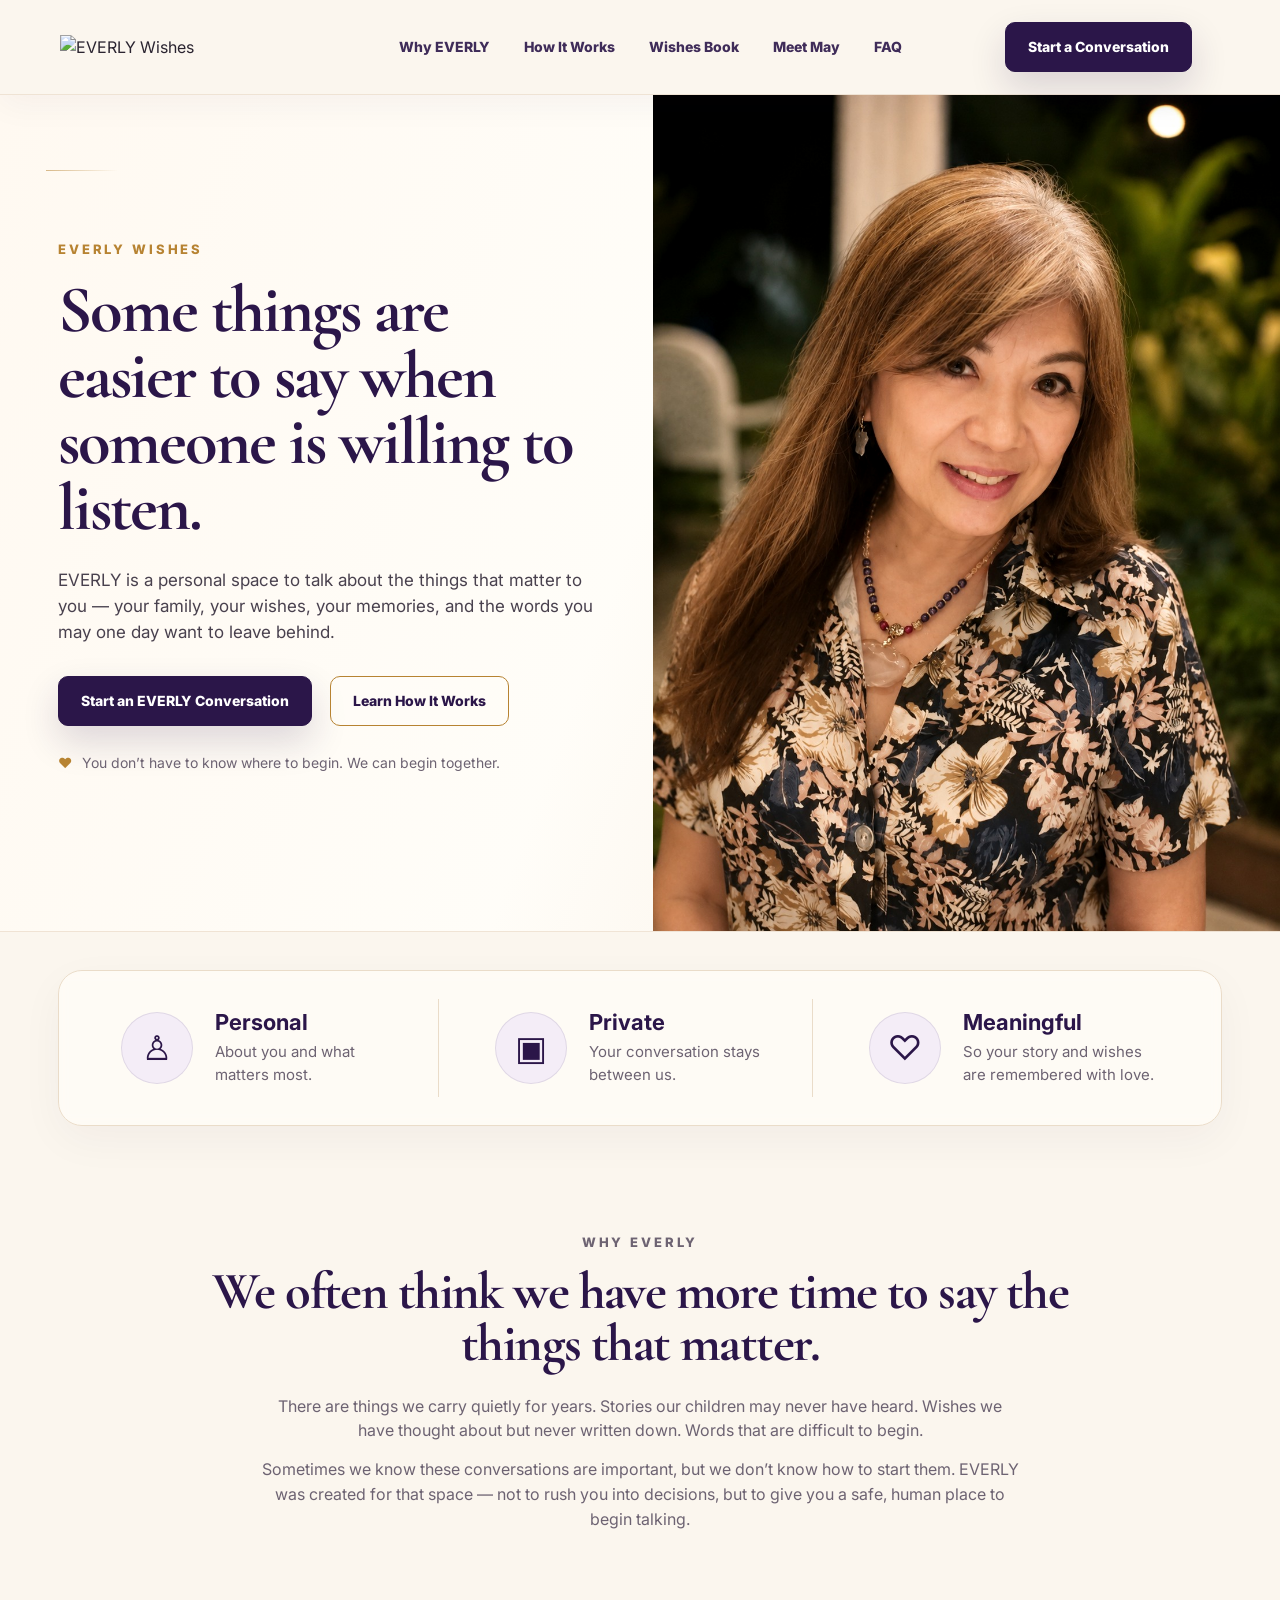
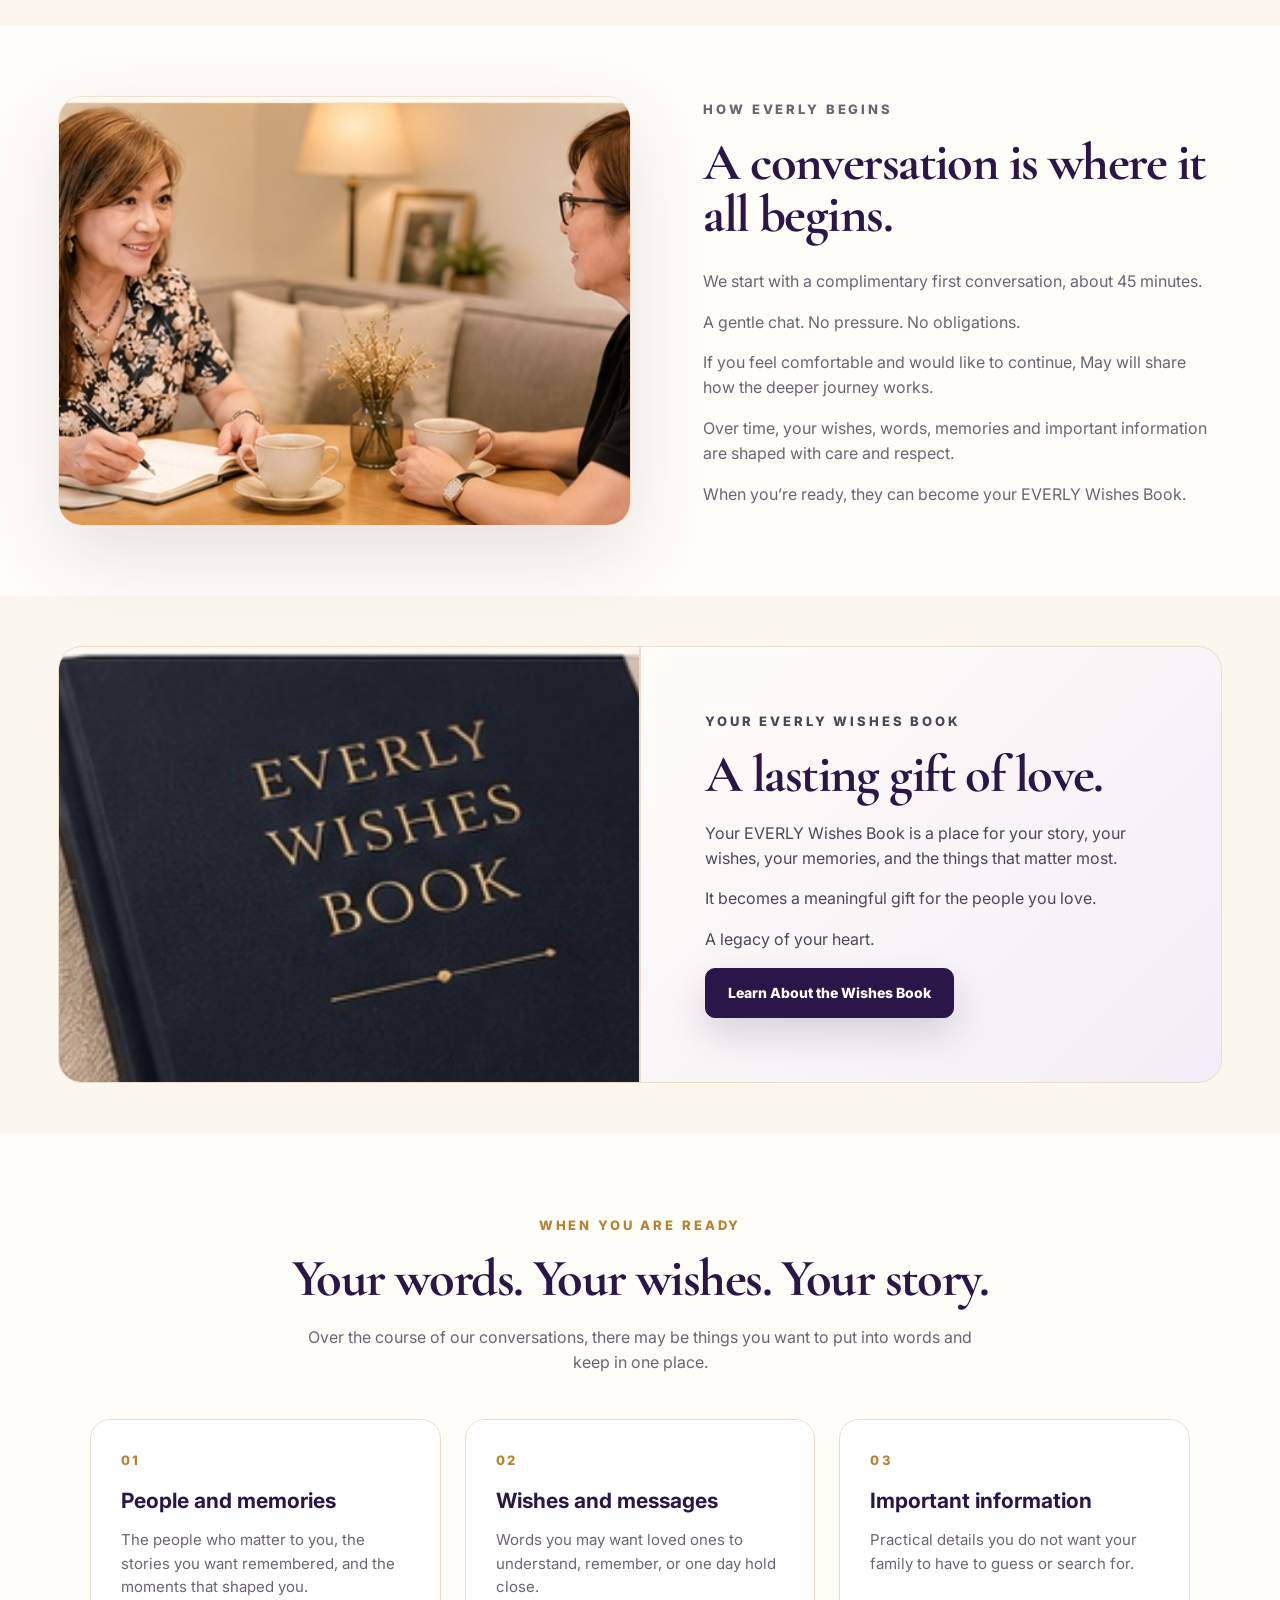
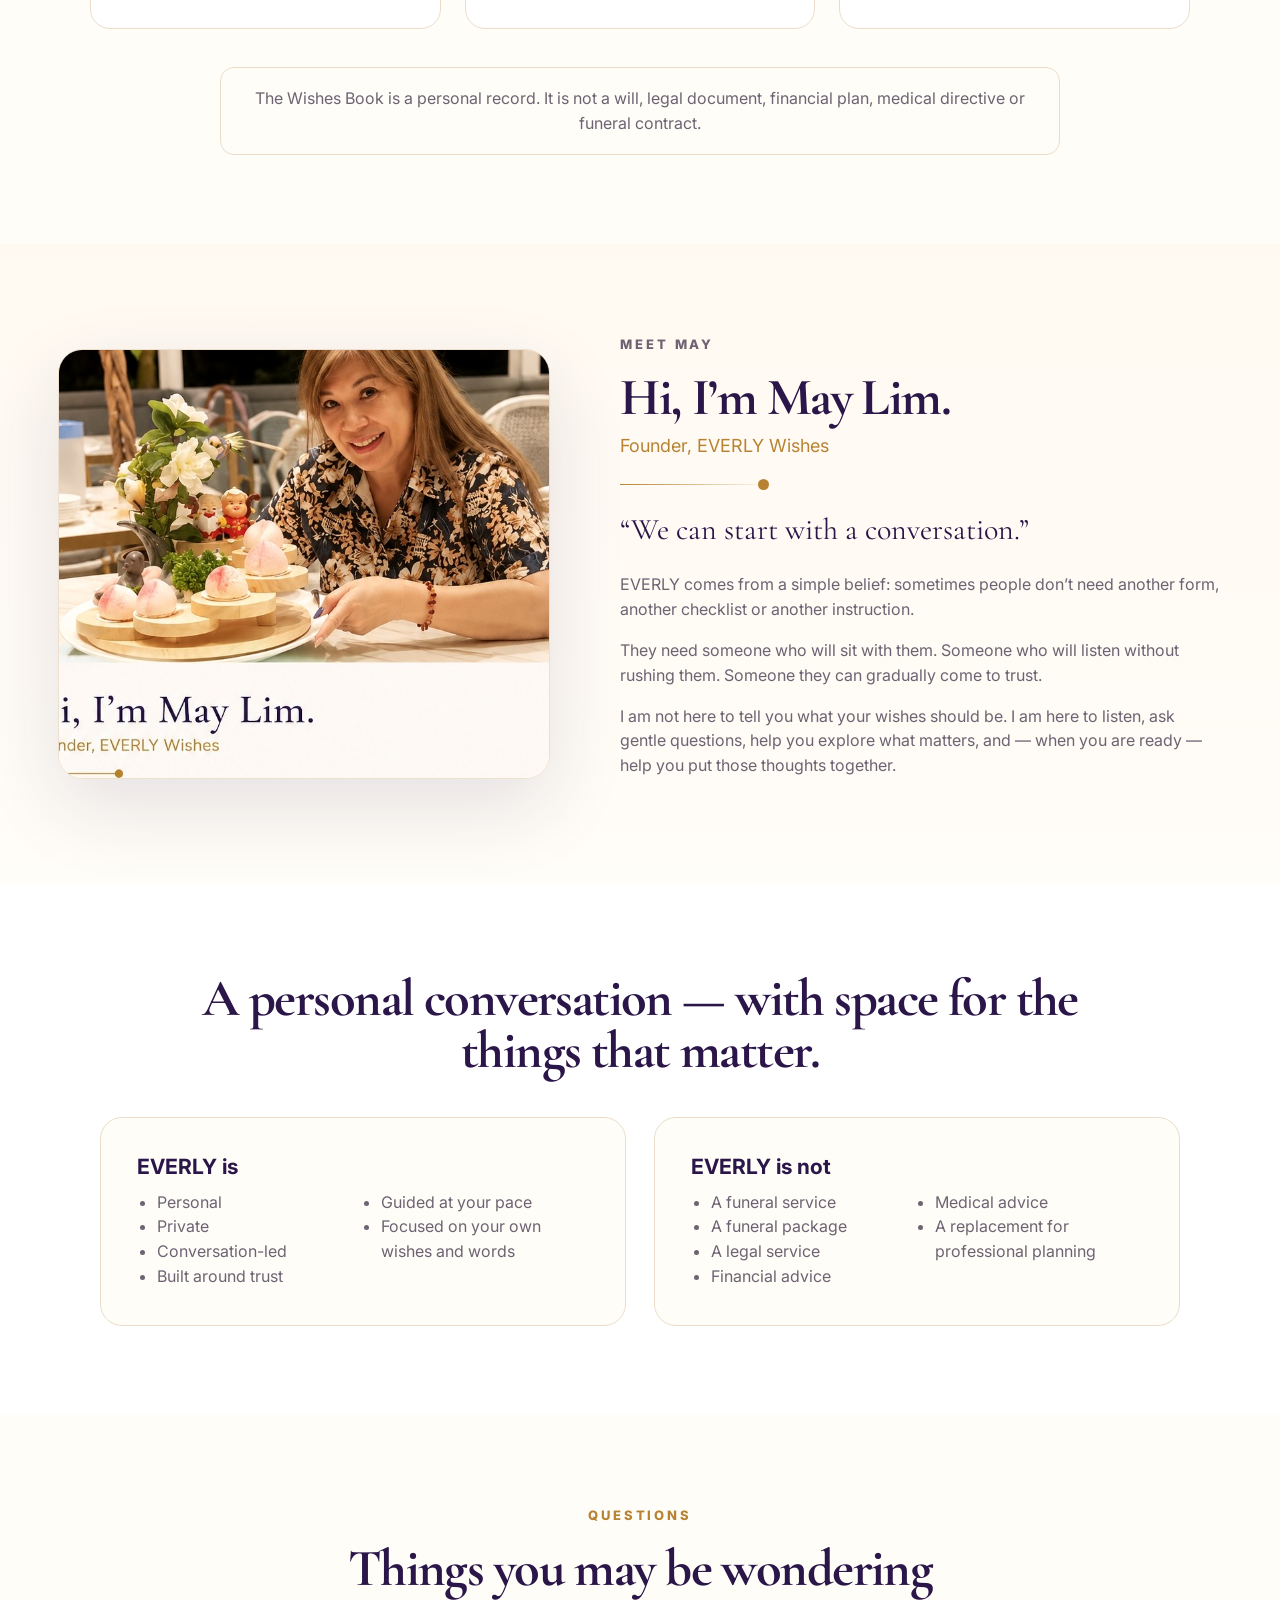
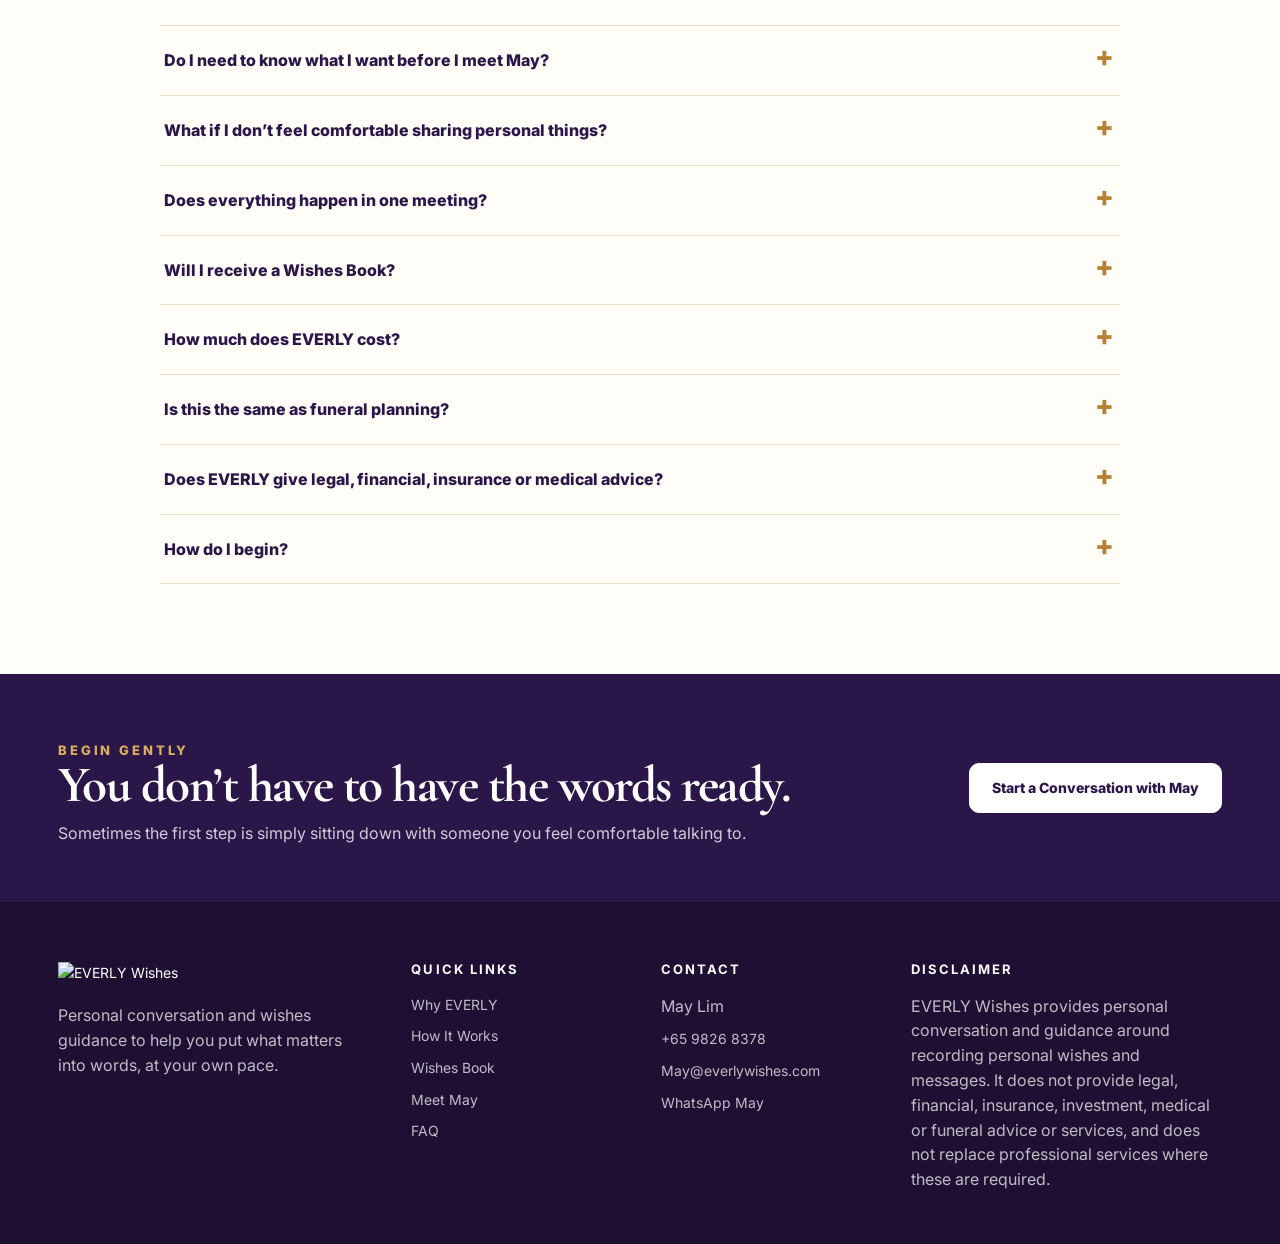
==== commit f74b3d25: "Add files via upload" ====
--- a/index.html
+++ b/index.html
@@ -4,22 +4,23 @@
   <meta charset="utf-8" />
   <meta name="viewport" content="width=device-width, initial-scale=1" />
   <title>EVERLY Wishes | Start an EVERLY Conversation</title>
-  <meta name="description" content="EVERLY Wishes is a personal conversation and wishes guidance service by May Lim. First we build trust. Then we talk about what matters. When you are ready, we put it into words." />
-  <link rel="preconnect" href="https://fonts.googleapis.com">
-  <link rel="preconnect" href="https://fonts.gstatic.com" crossorigin>
-  <link href="https://fonts.googleapis.com/css2?family=Cormorant+Garamond:wght@500;600;700&family=Inter:wght@400;500;600;700&display=swap" rel="stylesheet">
-  <link rel="stylesheet" href="style.css" />
+  <meta name="description" content="EVERLY Wishes is a personal conversation and wishes guidance service by May Lim. Start with a conversation, and when you are ready, put what matters into words." />
   <meta property="og:title" content="EVERLY Wishes | Start an EVERLY Conversation" />
   <meta property="og:description" content="Some things are easier to say when someone is willing to listen." />
   <meta property="og:image" content="https://everly.thehopefultree.workers.dev/assets/everly-social-share.jpg" />
+  <meta property="og:url" content="https://everly.thehopefultree.workers.dev/" />
   <meta name="twitter:card" content="summary_large_image" />
+  <link rel="preconnect" href="https://fonts.googleapis.com">
+  <link rel="preconnect" href="https://fonts.gstatic.com" crossorigin>
+  <link href="https://fonts.googleapis.com/css2?family=Cormorant+Garamond:wght@500;600;700&family=Inter:wght@400;500;600;700;800&display=swap" rel="stylesheet">
+  <link rel="stylesheet" href="style.css?v=2.3" />
 </head>
 <body>
   <header class="site-header">
-    <a class="logo" href="#top" aria-label="EVERLY Wishes home">
-      <span class="logo-main">E V E R L Y</span>
-      <span class="logo-sub"><span></span>W I S H E S<span class="dot-line"></span></span>
+    <a class="logo-wrap" href="#top" aria-label="EVERLY Wishes home">
+      <img src="assets/everly-logo-premium.svg" alt="EVERLY Wishes" />
     </a>
+
     <nav class="nav" aria-label="Main navigation">
       <a href="#why">Why EVERLY</a>
       <a href="#how">How It Works</a>
@@ -27,107 +28,132 @@
       <a href="#may">Meet May</a>
       <a href="#faq">FAQ</a>
     </nav>
+
     <a class="nav-cta" href="https://wa.me/6598268378?text=Hi%20May%20Lim%2C%20I%20would%20like%20to%20start%20an%20EVERLY%20Conversation." target="_blank" rel="noopener">Start a Conversation</a>
-    <button class="menu-button" aria-label="Open menu" aria-expanded="false">Menu</button>
+    <button class="menu-button" aria-label="Open menu" aria-expanded="false">Menu <span></span></button>
   </header>
 
   <main id="top">
-    <section class="hero section-pad">
+    <section class="hero">
       <div class="hero-copy">
         <p class="eyebrow">EVERLY Wishes</p>
         <h1>Some things are easier to say when someone is willing to listen.</h1>
         <p class="lead">EVERLY is a personal space to talk about the things that matter to you — your family, your wishes, your memories, and the words you may one day want to leave behind.</p>
         <div class="actions">
           <a class="button primary" href="https://wa.me/6598268378?text=Hi%20May%20Lim%2C%20I%20would%20like%20to%20start%20an%20EVERLY%20Conversation." target="_blank" rel="noopener">Start an EVERLY Conversation</a>
-          <a class="button secondary" href="#may">Meet May</a>
+          <a class="button secondary" href="#how">Learn How It Works</a>
         </div>
-        <p class="reassurance"><span>●</span> You don’t have to know where to begin. We can begin together.</p>
+        <p class="reassurance"><span>♥</span> You don’t have to know where to begin. We can begin together.</p>
       </div>
       <div class="hero-visual">
         <img src="assets/may-lim-portrait.jpg" alt="May Lim, founder of EVERLY Wishes" />
       </div>
     </section>
 
-    <section id="why" class="question slim section-pad">
+    <section id="why" class="benefit-strip">
+      <article>
+        <div class="benefit-icon">♙</div>
+        <div><h3>Personal</h3><p>About you and what matters most.</p></div>
+      </article>
+      <article>
+        <div class="benefit-icon">▣</div>
+        <div><h3>Private</h3><p>Your conversation stays between us.</p></div>
+      </article>
+      <article>
+        <div class="benefit-icon">♡</div>
+        <div><h3>Meaningful</h3><p>So your story and wishes are remembered with love.</p></div>
+      </article>
+    </section>
+
+    <section class="story-section section-pad">
       <p class="eyebrow center">Why EVERLY</p>
       <h2>We often think we have more time to say the things that matter.</h2>
       <p>There are things we carry quietly for years. Stories our children may never have heard. Wishes we have thought about but never written down. Words that are difficult to begin.</p>
       <p>Sometimes we know these conversations are important, but we don’t know how to start them. EVERLY was created for that space — not to rush you into decisions, but to give you a safe, human place to begin talking.</p>
     </section>
 
-    <section class="three-cards section-pad">
-      <p class="eyebrow center">What EVERLY is</p>
-      <h2 class="center">EVERLY begins with a relationship, not a checklist.</h2>
-      <p class="section-intro">Before someone can comfortably share what is deeply personal, there needs to be trust. We talk. We listen. We take our time.</p>
-      <div class="card-grid three">
-        <article class="simple-card"><div class="icon">♡</div><h3>Trust first</h3><p>Our first meeting may simply be about getting to know one another. There is no need to reveal everything at once.</p></article>
-        <article class="simple-card"><div class="icon">↝</div><h3>At your pace</h3><p>As trust grows, the conversation may naturally become deeper — about the people you love, what matters, and what you want them to know.</p></article>
-        <article class="simple-card"><div class="icon">✎</div><h3>Put into words</h3><p>When you are ready, your thoughts, wishes and words can be brought together into something meaningful to keep.</p></article>
-      </div>
-    </section>
-
-    <section id="how" class="process section-pad">
-      <p class="eyebrow center">How it works</p>
-      <h2>There is no script for your story.</h2>
-      <p class="section-intro">Every person is different. Some know exactly what they want to talk about. Others discover what matters only after they begin talking.</p>
-      <div class="steps">
-        <article><span>01</span><h3>We meet</h3><p>We begin with a simple conversation and get to know each other.</p></article>
-        <article><span>02</span><h3>We build trust</h3><p>There is no pressure to discuss anything you are not ready to share.</p></article>
-        <article><span>03</span><h3>We listen and explore</h3><p>Over time, we talk about what matters to you and the people you love.</p></article>
-        <article><span>04</span><h3>We make sense of it</h3><p>When you are ready, we can organise the things you want to put into words and keep.</p></article>
-        <article><span>05</span><h3>We create something meaningful</h3><p>Your words can become a personal record for you and, if you choose, the people you love.</p></article>
-      </div>
-    </section>
-
-    <section id="book" class="book-section">
-      <div class="book-copy">
-        <p class="eyebrow">When you are ready</p>
-        <h2>Your words. Your wishes. Your story.</h2>
-        <p>Over the course of our conversations, there may be things you want to put into words and keep in one place.</p>
-        <p>Your EVERLY Wishes Book can become a personal record of what you have chosen to share — in your own words, at your own pace.</p>
-        <ul class="check-list">
-          <li>Personal wishes and reflections</li>
-          <li>Messages or memories for loved ones</li>
-          <li>Family stories you want remembered</li>
-          <li>Important information you want kept clear</li>
-          <li>Thoughts you may not know how to begin saying</li>
-          <li>Things you want your loved ones to understand</li>
-        </ul>
-        <div class="notice">The Wishes Book is a personal record. It is not a will, legal document, financial plan, medical directive or funeral contract.</div>
-      </div>
+    <section id="how" class="conversation-section section-pad">
+      <div class="conversation-image">
+        <img src="assets/everly-conversation.jpg" alt="A gentle EVERLY Conversation with May Lim" />
+      </div>
+      <div class="conversation-copy">
+        <p class="eyebrow">How EVERLY begins</p>
+        <h2>A conversation is where it all begins.</h2>
+        <p>We start with a complimentary first conversation, about 45 minutes.</p>
+        <p>A gentle chat. No pressure. No obligations.</p>
+        <p>If you feel comfortable and would like to continue, May will share how the deeper journey works.</p>
+        <p>Over time, your wishes, words, memories and important information are shaped with care and respect.</p>
+        <p>When you’re ready, they can become your EVERLY Wishes Book.</p>
+      </div>
+    </section>
+
+    <section id="book" class="book-panel section-pad">
       <div class="book-image">
         <img src="assets/everly-wishes-book.jpg" alt="EVERLY Wishes Book preview" />
       </div>
-    </section>
-
-    <section class="three-cards section-pad">
-      <p class="eyebrow center">The EVERLY Conversation</p>
-      <h2 class="center">The first step is simply a conversation.</h2>
-      <p class="section-intro">The first EVERLY Conversation is a gentle starting point. It helps May understand what you may need and whether you would like to continue.</p>
-      <div class="card-grid three">
-        <article class="simple-card"><div class="icon">1</div><h3>Begin gently</h3><p>You do not need to prepare a list or know exactly what to say.</p></article>
-        <article class="simple-card"><div class="icon">2</div><h3>Decide what feels right</h3><p>After the first conversation, you can decide whether you would like to continue.</p></article>
-        <article class="simple-card"><div class="icon">3</div><h3>Understand the next step</h3><p>If deeper work is suitable, May will explain the next steps and the investment before anything begins.</p></article>
-      </div>
+      <div class="book-copy">
+        <p class="eyebrow">Your EVERLY Wishes Book</p>
+        <h2>A lasting gift of love.</h2>
+        <p>Your EVERLY Wishes Book is a place for your story, your wishes, your memories, and the things that matter most.</p>
+        <p>It becomes a meaningful gift for the people you love.</p>
+        <p>A legacy of your heart.</p>
+        <a class="button primary" href="#faq">Learn About the Wishes Book</a>
+      </div>
+    </section>
+
+    <section class="words-section section-pad">
+      <p class="eyebrow center">When you are ready</p>
+      <h2>Your words. Your wishes. Your story.</h2>
+      <p>Over the course of our conversations, there may be things you want to put into words and keep in one place.</p>
+      <div class="word-grid">
+        <article><span>01</span><h3>People and memories</h3><p>The people who matter to you, the stories you want remembered, and the moments that shaped you.</p></article>
+        <article><span>02</span><h3>Wishes and messages</h3><p>Words you may want loved ones to understand, remember, or one day hold close.</p></article>
+        <article><span>03</span><h3>Important information</h3><p>Practical details you do not want your family to have to guess or search for.</p></article>
+      </div>
+      <p class="soft-note">The Wishes Book is a personal record. It is not a will, legal document, financial plan, medical directive or funeral contract.</p>
     </section>
 
     <section id="may" class="may-section section-pad">
-      <div>
-        <p class="eyebrow">Meet May Lim</p>
-        <h2>I’m May. I believe some conversations simply need more time.</h2>
+      <div class="may-photo">
+        <img src="assets/may-lim-meet.jpg" alt="May Lim in a warm personal setting" />
+      </div>
+      <div class="may-copy">
+        <p class="eyebrow">Meet May</p>
+        <h2>Hi, I’m May Lim.</h2>
+        <p class="role">Founder, EVERLY Wishes</p>
+        <div class="gold-line"></div>
+        <blockquote>“We can start with a conversation.”</blockquote>
         <p>EVERLY comes from a simple belief: sometimes people don’t need another form, another checklist or another instruction.</p>
         <p>They need someone who will sit with them. Someone who will listen without rushing them. Someone they can gradually come to trust.</p>
         <p>I am not here to tell you what your wishes should be. I am here to listen, ask gentle questions, help you explore what matters, and — when you are ready — help you put those thoughts together.</p>
-        <blockquote>You do not have to arrive with a finished story. We can start with a conversation.</blockquote>
-      </div>
-      <div class="may-photo"><img src="assets/may-lim-portrait.jpg" alt="May Lim smiling warmly" /></div>
+      </div>
     </section>
 
     <section class="boundaries section-pad">
       <h2>A personal conversation — with space for the things that matter.</h2>
       <div class="boundary-grid">
-        <div><h3>EVERLY is</h3><ul class="compact-list"><li>Personal</li><li>Private</li><li>Conversation-led</li><li>Built around trust</li><li>Guided at your pace</li><li>Focused on your own wishes and words</li></ul></div>
-        <div><h3>EVERLY is not</h3><ul class="compact-list"><li>A funeral service</li><li>A funeral package</li><li>A legal service</li><li>Financial advice</li><li>Medical advice</li><li>A replacement for professional planning</li></ul></div>
+        <div>
+          <h3>EVERLY is</h3>
+          <ul>
+            <li>Personal</li>
+            <li>Private</li>
+            <li>Conversation-led</li>
+            <li>Built around trust</li>
+            <li>Guided at your pace</li>
+            <li>Focused on your own wishes and words</li>
+          </ul>
+        </div>
+        <div>
+          <h3>EVERLY is not</h3>
+          <ul>
+            <li>A funeral service</li>
+            <li>A funeral package</li>
+            <li>A legal service</li>
+            <li>Financial advice</li>
+            <li>Medical advice</li>
+            <li>A replacement for professional planning</li>
+          </ul>
+        </div>
       </div>
     </section>
 
@@ -147,18 +173,41 @@
     </section>
 
     <section class="final-cta">
-      <div><h2>You don’t have to have the words ready.</h2><p>Sometimes the first step is simply sitting down with someone you feel comfortable talking to.</p></div>
-      <div class="actions"><a class="button light" href="https://wa.me/6598268378?text=Hi%20May%20Lim%2C%20I%20would%20like%20to%20start%20an%20EVERLY%20Conversation." target="_blank" rel="noopener">Start a Conversation with May</a></div>
+      <div>
+        <p class="eyebrow">Begin gently</p>
+        <h2>You don’t have to have the words ready.</h2>
+        <p>Sometimes the first step is simply sitting down with someone you feel comfortable talking to.</p>
+      </div>
+      <a class="button light" href="https://wa.me/6598268378?text=Hi%20May%20Lim%2C%20I%20would%20like%20to%20start%20an%20EVERLY%20Conversation." target="_blank" rel="noopener">Start a Conversation with May</a>
     </section>
   </main>
 
   <footer class="footer">
-    <div><div class="footer-logo logo"><span class="logo-main">E V E R L Y</span><span class="logo-sub"><span></span>W I S H E S<span class="dot-line"></span></span></div><p class="footer-desc">Personal conversation and wishes guidance to help you put what matters into words, at your own pace.</p></div>
-    <div><h3>Quick Links</h3><a href="#why">Why EVERLY</a><a href="#how">How It Works</a><a href="#book">Wishes Book</a><a href="#may">Meet May</a><a href="#faq">FAQ</a></div>
-    <div><h3>Contact</h3><p>May Lim</p><a href="tel:+6598268378">+65 9826 8378</a><a href="mailto:May@everlywishes.com">May@everlywishes.com</a><a href="https://wa.me/6598268378" target="_blank" rel="noopener">WhatsApp May</a></div>
-    <div><h3>Disclaimer</h3><p class="footer-note">EVERLY Wishes provides personal conversation and guidance around recording personal wishes and messages. It does not provide legal, financial, insurance, investment, medical or funeral advice or services, and does not replace professional services where these are required.</p></div>
+    <div>
+      <img class="footer-logo-img" src="assets/everly-logo-premium-white.svg" alt="EVERLY Wishes" />
+      <p>Personal conversation and wishes guidance to help you put what matters into words, at your own pace.</p>
+    </div>
+    <div>
+      <h3>Quick Links</h3>
+      <a href="#why">Why EVERLY</a>
+      <a href="#how">How It Works</a>
+      <a href="#book">Wishes Book</a>
+      <a href="#may">Meet May</a>
+      <a href="#faq">FAQ</a>
+    </div>
+    <div>
+      <h3>Contact</h3>
+      <p>May Lim</p>
+      <a href="tel:+6598268378">+65 9826 8378</a>
+      <a href="mailto:May@everlywishes.com">May@everlywishes.com</a>
+      <a href="https://wa.me/6598268378" target="_blank" rel="noopener">WhatsApp May</a>
+    </div>
+    <div>
+      <h3>Disclaimer</h3>
+      <p>EVERLY Wishes provides personal conversation and guidance around recording personal wishes and messages. It does not provide legal, financial, insurance, investment, medical or funeral advice or services, and does not replace professional services where these are required.</p>
+    </div>
   </footer>
 
-  <script src="script.js"></script>
+  <script src="script.js?v=2.3"></script>
 </body>
-</html>
+</html>
--- a/style.css
+++ b/style.css
@@ -1,16 +1,17 @@
 :root{
-  --cream:#fff9f1;
-  --cream-2:#fffdf8;
+  --cream:#fbf6ee;
+  --cream-2:#fffaf4;
+  --soft:#f7efe4;
   --lavender:#f4edf7;
   --plum:#2b1649;
   --plum-2:#3b1f5f;
   --gold:#b78332;
-  --gold-2:#d4a84a;
+  --gold-2:#d8ae5f;
   --ink:#2a2430;
-  --muted:#6e6474;
+  --muted:#6d6372;
   --line:#eadcc9;
   --white:#fff;
-  --shadow:0 24px 70px rgba(43,22,73,.11);
+  --shadow:0 28px 80px rgba(43,22,73,.12);
 }
 *{box-sizing:border-box}
 html{scroll-behavior:smooth}
@@ -26,54 +27,51 @@
 .site-header{
   position:sticky;
   top:0;
-  z-index:20;
+  z-index:50;
   display:grid;
   grid-template-columns:auto 1fr auto auto;
+  align-items:center;
   gap:28px;
-  align-items:center;
-  padding:26px clamp(22px,5vw,84px);
-  background:rgba(255,249,241,.92);
-  border-bottom:1px solid rgba(234,220,201,.6);
-  backdrop-filter: blur(14px);
-}
-.logo{display:inline-flex;flex-direction:column;gap:2px;line-height:1;color:var(--plum);width:max-content}
-.logo-main{font-size:clamp(24px,2.25vw,35px);letter-spacing:.35em;font-weight:400}
-.logo-sub{display:flex;align-items:center;gap:14px;font-size:12px;letter-spacing:.5em;color:var(--gold);font-weight:600}
-.logo-sub span:first-child,.dot-line{display:inline-block;height:1px;width:82px;background:var(--gold)}
-.dot-line{position:relative}
-.dot-line:after{content:"";position:absolute;right:-6px;top:-5px;width:11px;height:11px;border-radius:50%;background:var(--gold)}
-.nav{display:flex;gap:36px;justify-content:center;font-size:14px;font-weight:700;color:var(--plum)}
-.nav a{opacity:.86}
-.nav a:hover{opacity:1;color:var(--gold)}
+  padding:22px clamp(24px,4.8vw,60px);
+  background:rgba(251,246,238,.98);
+  border-bottom:1px solid rgba(234,220,201,.72);
+  backdrop-filter:blur(18px);
+  box-shadow:0 10px 34px rgba(43,22,73,.045);
+}
+.logo-wrap img{width:235px;height:auto;display:block}
+.nav{
+  display:flex;
+  justify-content:center;
+  align-items:center;
+  gap:34px;
+  color:var(--plum);
+  font-size:14px;
+  font-weight:800;
+}
+.nav a{opacity:.9}
+.nav a:hover{color:var(--gold);opacity:1}
 .nav-cta,.button{
-  display:inline-flex;align-items:center;justify-content:center;
-  min-height:48px;
+  display:inline-flex;
+  align-items:center;
+  justify-content:center;
+  min-height:50px;
   padding:13px 22px;
-  border-radius:7px;
+  border-radius:10px;
   border:1px solid var(--plum);
   font-size:14px;
   font-weight:800;
-}
-.nav-cta,.button.primary{background:var(--plum);color:var(--white);box-shadow:0 14px 30px rgba(43,22,73,.12)}
-.button.secondary{background:transparent;color:var(--plum);border-color:var(--gold)}
-.button.gold{background:var(--gold);border-color:var(--gold);color:#fff}
-.button.dark-outline{background:transparent;color:#fff;border-color:rgba(255,255,255,.55)}
-.button.full{width:100%}
+  transition:transform .18s ease, box-shadow .18s ease, background .18s ease;
+}
+.nav-cta,.button.primary{
+  background:var(--plum);
+  color:#fff;
+  box-shadow:0 16px 36px rgba(43,22,73,.16);
+}
+.button.secondary{background:rgba(255,253,248,.55);color:var(--plum);border-color:var(--gold)}
+.button.light{background:#fff;color:var(--plum);border-color:#fff}
+.button:hover,.nav-cta:hover{transform:translateY(-1px);box-shadow:0 18px 42px rgba(43,22,73,.18)}
 .menu-button{display:none}
-.section-pad{padding:clamp(72px,7vw,118px) clamp(22px,6vw,110px)}
-.hero{
-  display:grid;
-  grid-template-columns:1.05fr .95fr;
-  gap:clamp(50px,7vw,110px);
-  align-items:center;
-  min-height:720px;
-  padding-top:80px;
-  padding-bottom:82px;
-  background:
-    radial-gradient(circle at 86% 35%, rgba(212,168,74,.12), transparent 28%),
-    linear-gradient(115deg,#fff9f1 0%,#fffdf8 64%,#f6edf7 100%);
-  overflow:hidden;
-}
+.section-pad{padding:clamp(72px,7vw,106px) clamp(22px,5vw,58px)}
 .eyebrow{
   margin:0 0 18px;
   color:var(--gold);
@@ -87,542 +85,510 @@
   font-family:"Cormorant Garamond",Georgia,serif;
   color:var(--plum);
   font-weight:700;
-  line-height:.98;
+  line-height:.99;
+  letter-spacing:-.03em;
   margin:0;
 }
-h1{font-size:clamp(56px,6.2vw,94px);letter-spacing:-.035em}
-h2{font-size:clamp(38px,4.4vw,66px);letter-spacing:-.02em}
-h3{margin:0 0 12px;color:var(--plum);font-size:18px;line-height:1.25}
-.lead{font-size:18px;max-width:560px;margin:30px 0 0;color:#332d37}
+h1{font-size:clamp(50px,5.2vw,78px)}
+h2{font-size:clamp(40px,4.1vw,60px)}
+h3{margin:0 0 10px;color:var(--plum);font-size:21px;line-height:1.22}
+p{font-size:16px}
+.hero{
+  display:grid;
+  grid-template-columns:1.02fr .98fr;
+  align-items:stretch;
+  min-height:590px;
+  border-bottom:1px solid rgba(234,220,201,.72);
+  background:linear-gradient(110deg,#fff9f1 0%,#fffdf8 50%,#f7eadc 100%);
+  overflow:hidden;
+}
+.hero-copy{
+  padding:clamp(70px,8vw,108px) clamp(24px,5vw,58px);
+  display:flex;
+  flex-direction:column;
+  justify-content:center;
+}
+.lead{
+  max-width:550px;
+  color:#49414e;
+  margin:26px 0 0;
+  font-size:17px;
+}
 .actions{display:flex;gap:18px;flex-wrap:wrap;margin-top:30px}
-.reassurance{margin-top:28px;font-size:14px;color:var(--muted);display:flex;gap:12px;align-items:flex-start}
+.reassurance{
+  margin-top:26px;
+  color:var(--muted);
+  display:flex;
+  gap:10px;
+  align-items:center;
+  font-size:14px;
+}
 .reassurance span{color:var(--gold)}
-.hero-visual{position:relative}
-.hero-visual:after{
+.hero-visual{
+  min-height:540px;
+  background:linear-gradient(90deg,rgba(255,249,241,.98) 0%,rgba(255,249,241,.48) 20%,transparent 42%);
+}
+.hero-visual img{
+  width:100%;
+  height:100%;
+  object-fit:cover;
+  object-position:center 30%;
+}
+.benefit-strip{
+  margin:38px clamp(22px,5vw,58px) 0;
+  padding:28px 34px;
+  border:1px solid var(--line);
+  border-radius:24px;
+  background:rgba(255,253,248,.78);
+  display:grid;
+  grid-template-columns:repeat(3,1fr);
+  gap:28px;
+  box-shadow:0 14px 44px rgba(43,22,73,.045);
+}
+.benefit-strip article{
+  display:grid;
+  grid-template-columns:auto 1fr;
+  align-items:center;
+  gap:22px;
+  padding:10px 28px;
+  border-right:1px solid var(--line);
+}
+.benefit-strip article:last-child{border-right:0}
+.benefit-icon{
+  width:72px;height:72px;border-radius:50%;
+  display:flex;align-items:center;justify-content:center;
+  background:var(--lavender);
+  border:1px solid rgba(43,22,73,.10);
+  color:var(--plum);
+  font-size:34px;
+}
+.benefit-strip h3{font-size:22px;margin-bottom:4px}
+.benefit-strip p{margin:0;color:var(--muted);font-size:15px}
+.story-section{
+  max-width:990px;
+  margin:0 auto;
+  text-align:center;
+  padding-top:92px;
+  padding-bottom:80px;
+}
+.story-section h2{margin-bottom:24px}
+.story-section p{max-width:760px;margin:14px auto;color:var(--muted)}
+.conversation-section{
+  display:grid;
+  grid-template-columns:1.05fr .95fr;
+  gap:clamp(42px,6vw,72px);
+  align-items:center;
+  background:#fffdf8;
+  padding-top:70px;
+  padding-bottom:70px;
+}
+.conversation-image img,.may-photo img{
+  width:100%;
+  height:430px;
+  object-fit:cover;
+  border-radius:24px;
+  box-shadow:var(--shadow);
+}
+.conversation-copy p{max-width:560px;color:var(--muted)}
+.conversation-copy h2{margin-bottom:28px}
+.book-panel{
+  display:grid;
+  grid-template-columns:1fr 1fr;
+  gap:0;
+  align-items:stretch;
+  padding-top:50px;
+  padding-bottom:50px;
+}
+.book-panel>div{
+  overflow:hidden;
+}
+.book-image{
+  border-radius:24px 0 0 24px;
+  background:var(--soft);
+}
+.book-image img{
+  width:100%;
+  height:100%;
+  min-height:350px;
+  object-fit:cover;
+}
+.book-copy{
+  border-radius:0 24px 24px 0;
+  padding:clamp(42px,5vw,70px);
+  background:linear-gradient(135deg,#fffdf8 0%,#f4edf7 100%);
+  border:1px solid var(--line);
+  border-left:0;
+}
+.book-copy h2{margin-bottom:20px}
+.book-copy p{max-width:520px;color:#4e4557}
+.words-section{
+  text-align:center;
+  background:#fffdf8;
+  padding-top:82px;
+}
+.words-section>p:not(.eyebrow):not(.soft-note){
+  max-width:700px;
+  margin:20px auto 0;
+  color:var(--muted);
+}
+.word-grid{
+  display:grid;
+  grid-template-columns:repeat(3,1fr);
+  gap:24px;
+  margin:44px auto 0;
+  max-width:1100px;
+  text-align:left;
+}
+.word-grid article{
+  padding:30px;
+  background:#fff;
+  border:1px solid var(--line);
+  border-radius:20px;
+}
+.word-grid span{display:block;color:var(--gold);font-weight:800;letter-spacing:.18em;font-size:13px;margin-bottom:18px}
+.word-grid p{color:var(--muted);font-size:15px;margin-bottom:0}
+.soft-note{
+  max-width:840px;
+  margin:38px auto 0;
+  padding:18px 22px;
+  border:1px solid var(--line);
+  border-radius:14px;
+  color:var(--muted);
+  background:#fffdf8;
+}
+.may-section{
+  display:grid;
+  grid-template-columns:.9fr 1.1fr;
+  gap:clamp(44px,6vw,70px);
+  align-items:center;
+  background:linear-gradient(180deg,#fff9f1 0%,#fffdf8 100%);
+}
+.may-photo img{
+  height:430px;
+  object-position:center 38%;
+}
+.may-copy .role{
+  margin:8px 0 0;
+  color:var(--gold);
+  font-size:18px;
+}
+.gold-line{
+  width:150px;
+  height:1px;
+  background:linear-gradient(90deg,var(--gold),transparent);
+  margin:24px 0 26px;
+  position:relative;
+}
+.gold-line:after{
   content:"";
   position:absolute;
-  left:-40px;right:0;bottom:28px;
-  height:2px;background:linear-gradient(90deg,transparent,var(--gold));
-}
-.hero-visual:before{
+  left:138px;
+  top:-5px;
+  width:11px;height:11px;border-radius:50%;
+  background:var(--gold);
+}
+blockquote{
+  margin:0 0 24px;
+  font-family:"Cormorant Garamond",Georgia,serif;
+  color:var(--plum);
+  font-size:30px;
+  line-height:1.25;
+}
+.may-copy p{color:var(--muted);max-width:660px}
+.boundaries{background:#fff}
+.boundaries h2{text-align:center;max-width:880px;margin:0 auto 40px}
+.boundary-grid{
+  display:grid;
+  grid-template-columns:1fr 1fr;
+  gap:28px;
+  max-width:1080px;
+  margin:0 auto;
+}
+.boundary-grid>div{
+  background:#fffdf8;
+  border:1px solid var(--line);
+  border-radius:22px;
+  padding:36px;
+}
+.boundary-grid ul{columns:2;margin:0;padding-left:20px;color:var(--muted)}
+.faq{background:#fffdf8;text-align:center}
+.faq h2{margin-bottom:30px}
+.faq-list{
+  max-width:960px;
+  margin:0 auto;
+  text-align:left;
+  border-top:1px solid var(--line);
+}
+details{border-bottom:1px solid var(--line)}
+summary{
+  cursor:pointer;
+  list-style:none;
+  padding:22px 42px 22px 4px;
+  font-weight:800;
+  color:var(--plum);
+  position:relative;
+}
+summary:after{
+  content:"+";
+  position:absolute;right:6px;top:16px;
+  color:var(--gold);
+  font-size:28px;
+  line-height:1;
+}
+details[open] summary:after{content:"–"}
+details p{margin:0;padding:0 44px 24px 4px;color:var(--muted)}
+.final-cta{
+  display:flex;
+  justify-content:space-between;
+  align-items:center;
+  gap:34px;
+  padding:56px clamp(22px,5vw,58px);
+  background:var(--plum);
+  color:#fff;
+}
+.final-cta h2{color:#fff;font-size:clamp(36px,4vw,54px)}
+.final-cta p{margin:10px 0 0;color:rgba(255,255,255,.78)}
+.final-cta .eyebrow{color:var(--gold-2)}
+.footer{
+  display:grid;
+  grid-template-columns:1.2fr .8fr .8fr 1.2fr;
+  gap:42px;
+  padding:60px clamp(22px,5vw,58px) 42px;
+  background:#1e1033;
+  color:#fff;
+  font-size:14px;
+}
+.footer-logo-img{width:210px;margin-bottom:20px}
+.footer h3{font-size:13px;letter-spacing:.16em;text-transform:uppercase;color:#fff;margin:0 0 16px}
+.footer p,.footer a{color:rgba(255,255,255,.72);margin:0 0 10px}
+.footer a{display:block}
+.footer a:hover{color:var(--gold-2)}
+
+
+/* V2.3 premium refinements */
+.site-header {
+  min-height: 84px;
+}
+.logo-wrap {
+  display:flex;
+  align-items:center;
+}
+.hero-copy, .section-pad {
+  position:relative;
+}
+.hero-copy::before {
   content:"";
   position:absolute;
-  right:-8px;bottom:16px;
-  width:26px;height:26px;border-radius:50%;background:var(--gold);z-index:2;
-}
-.hero-visual img{
-  height:min(610px,70vw);
-  width:100%;
-  object-fit:cover;
-  object-position:center 32%;
-  border-radius:26px;
-  box-shadow:var(--shadow);
-}
-.slim{max-width:980px;margin:auto;text-align:center;padding-top:110px;padding-bottom:110px}
-.question{background:#fffdf8}
-.question h2{margin:0 auto 28px;max-width:900px}
-.question p{max-width:760px;margin:14px auto 0}
-.three-cards{background:var(--cream)}
-.card-grid{display:grid;gap:30px}
-.card-grid.three{grid-template-columns:repeat(3,1fr)}
-.simple-card{background:rgba(255,253,248,.78);padding:34px;border:1px solid var(--line);border-radius:20px;min-height:230px}
-.icon{width:66px;height:66px;border:1px solid rgba(183,131,50,.35);border-radius:50%;display:flex;align-items:center;justify-content:center;color:var(--plum);font-size:32px;margin-bottom:24px;background:#fff}
-.simple-card p{margin:0;color:var(--muted);font-size:15px}
-.book-section{display:grid;grid-template-columns:.85fr 1.15fr;background:#fff;align-items:stretch}
-.book-copy{padding:clamp(62px,6vw,104px) clamp(24px,6vw,110px)}
-.book-copy h2{margin-bottom:28px}
-.check-list{list-style:none;padding:0;margin:0;display:grid;gap:10px}
-.check-list li{position:relative;padding-left:29px;font-size:15px}
-.check-list li:before{content:"✓";position:absolute;left:0;top:0;color:#fff;background:var(--gold);width:18px;height:18px;border-radius:50%;font-size:12px;display:flex;align-items:center;justify-content:center;font-weight:800}
-.note{margin-top:24px;padding:18px 20px;border:1px solid var(--line);border-radius:9px;background:#fffdf8;color:var(--muted);font-size:14px}
-.note.wide{max-width:900px;margin:34px auto 0;text-align:center}
-.book-image img{height:100%;width:100%;object-fit:cover}
+  inset:9% auto auto clamp(20px,4vw,46px);
+  width:72px;
+  height:1px;
+  background:linear-gradient(90deg,var(--gold),transparent);
+  opacity:.55;
+}
+.hero-copy > * {
+  position:relative;
+}
+.benefit-strip, .word-grid article, .boundary-grid>div, .soft-note {
+  backdrop-filter: blur(6px);
+}
+.conversation-image img,
+.may-photo img,
+.book-image,
+.book-copy {
+  border:1px solid rgba(234,220,201,.9);
+}
+.hero-visual img,
+.conversation-image img,
+.may-photo img,
+.book-image img {
+  filter:saturate(.98) contrast(1.02);
+}
+@supports (overflow: clip) {
+  .book-panel>div { overflow:clip; }
+}
 
-.add-ons{
-  background:linear-gradient(180deg,#fff 0%, var(--cream) 100%);
-}
-.add-ons-head{
-  max-width:760px;
-  margin:0 auto 44px;
-  text-align:center;
-}
-.add-ons-head h2{margin-bottom:20px}
-.add-ons-head p:last-child{color:var(--muted);margin:0}
-.add-ons-grid{
-  display:grid;
-  grid-template-columns:1fr 1.15fr 1fr;
-  gap:28px;
-  max-width:1160px;
-  margin:0 auto;
-  align-items:stretch;
-}
-.add-on-card{
-  background:#fffdf8;
-  border:1px solid var(--line);
-  border-radius:20px;
-  padding:34px;
-  text-align:left;
-  box-shadow:0 16px 42px rgba(43,22,73,.045);
-}
-.add-on-card p{color:var(--muted);font-size:15px;margin:0}
-.add-on-mark{
-  display:flex;
-  align-items:center;
-  justify-content:center;
-  width:58px;
-  height:58px;
-  margin-bottom:24px;
-  border-radius:50%;
-  border:1px solid rgba(183,131,50,.32);
-  color:var(--gold);
-  font-size:28px;
-  background:#fff;
-}
-.video-card{
-  background:linear-gradient(180deg,#fffdf8 0%, #f8f1fb 100%);
-}
-.video-placeholder{
-  min-height:178px;
-  border-radius:16px;
-  border:1px solid rgba(183,131,50,.32);
-  background:
-    linear-gradient(135deg,rgba(43,22,73,.92),rgba(59,31,95,.82)),
-    radial-gradient(circle at 82% 20%,rgba(212,168,74,.28),transparent 30%);
-  display:flex;
-  flex-direction:column;
-  align-items:center;
-  justify-content:center;
-  color:#fff;
-  margin-bottom:26px;
-  overflow:hidden;
-  position:relative;
-}
-.video-placeholder:after{
-  content:"";
-  position:absolute;
-  left:50%;
-  bottom:32px;
-  width:220px;
-  height:1px;
-  transform:translateX(-50%);
-  background:linear-gradient(90deg,transparent,var(--gold-2),transparent);
-}
-.play-mark{
-  display:flex;
-  align-items:center;
-  justify-content:center;
-  width:64px;
-  height:64px;
-  padding-left:4px;
-  border-radius:50%;
-  background:var(--gold);
-  color:#fff;
-  font-size:24px;
-  margin-bottom:18px;
-}
-.video-placeholder p{
-  margin:0;
-  color:rgba(255,255,255,.78);
-  font-size:13px;
-  letter-spacing:.14em;
-  text-transform:uppercase;
-  font-weight:700;
-}
-
-.packages,.process,.faq{background:#fffdf8;text-align:center}
-.packages h2,.process h2,.faq h2{max-width:900px;margin:0 auto 18px}
-.section-intro{max-width:720px;margin:0 auto 42px;color:var(--muted)}
-.price-grid{display:grid;grid-template-columns:repeat(2, minmax(0,1fr));gap:34px;max-width:1120px;margin:0 auto}
-.price-card{text-align:left;background:#fff;border:1px solid var(--line);border-radius:18px;padding:42px;box-shadow:0 18px 50px rgba(43,22,73,.06)}
-.price-card.featured{border-color:rgba(183,131,50,.55)}
-.package-name{text-align:center;text-transform:uppercase;letter-spacing:.1em;color:var(--plum);font-weight:800;font-size:13px;margin:0}
-.price{text-align:center;font-family:"Cormorant Garamond",Georgia,serif;color:var(--plum);font-size:62px;line-height:1;margin:10px 0}
-.package-intro{text-align:center;color:var(--muted);max-width:410px;margin:0 auto 30px}
-.price-card .check-list{margin-bottom:34px}
-.small-center{text-align:center;color:var(--muted);font-size:13px;margin:28px 0 0}
-.process{background:var(--cream)}
-.steps{display:grid;grid-template-columns:repeat(5,1fr);gap:18px;max-width:1260px;margin:48px auto 0;position:relative}
-.steps article{background:#fffdf8;border:1px solid var(--line);border-radius:18px;padding:30px 20px}
-.steps span{display:inline-flex;align-items:center;justify-content:center;width:34px;height:34px;border-radius:50%;background:var(--plum);color:#fff;font-weight:800;margin-bottom:20px}
-.steps h3{font-size:16px}
-.steps p{font-size:13px;color:var(--muted);margin:0}
-.may-section{display:grid;grid-template-columns:1.1fr .9fr;gap:80px;align-items:center;background:linear-gradient(110deg,var(--plum),#412263);color:#fff}
-.may-section h2,.may-section h3{color:#fff}
-.may-section .eyebrow{color:var(--gold-2)}
-.may-section p{color:rgba(255,255,255,.84)}
-blockquote{border-left:3px solid var(--gold);margin:30px 0;padding-left:24px;color:#fff;font-family:"Cormorant Garamond",Georgia,serif;font-size:28px;line-height:1.25}
-.signature{font-weight:700}
-.signature span{font-weight:400;color:rgba(255,255,255,.7)}
-.may-card img{border-radius:24px;box-shadow:0 34px 90px rgba(0,0,0,.26);height:480px;width:100%;object-fit:cover;object-position:center 34%}
-.boundaries{background:#fff}
-.boundaries h2{text-align:center;margin-bottom:42px}
-.boundary-grid{display:grid;grid-template-columns:1fr 1fr;gap:34px;max-width:1120px;margin:auto}
-.boundary-grid>div{background:#fffdf8;border:1px solid var(--line);border-radius:18px;padding:36px;text-align:left}
-.compact-list{columns:2;margin:0;padding-left:18px;color:var(--muted)}
-.faq-list{max-width:980px;margin:42px auto 0;text-align:left;border-top:1px solid var(--line)}
-details{border-bottom:1px solid var(--line);padding:0}
-summary{cursor:pointer;padding:22px 6px;font-weight:800;color:var(--plum);list-style:none;position:relative}
-summary:after{content:"+";position:absolute;right:8px;color:var(--gold);font-size:22px;top:18px}
-details[open] summary:after{content:"–"}
-details p{margin:0;padding:0 48px 24px 6px;color:var(--muted)}
-.final-cta{display:flex;align-items:center;justify-content:space-between;gap:34px;padding:48px clamp(22px,6vw,110px);background:var(--plum);color:#fff}
-.final-cta h2{font-size:42px;color:#fff}
-.final-cta p{margin:8px 0 0;color:rgba(255,255,255,.75)}
-.final-cta .actions{margin:0}
-.footer{display:grid;grid-template-columns:1.25fr 1fr .7fr 1.45fr;gap:46px;padding:64px clamp(22px,6vw,110px) 42px;background:#fffdf8;border-top:1px solid var(--line);font-size:14px}
-.footer h3{font-size:14px;text-transform:uppercase;letter-spacing:.13em}
-.footer p{margin:0 0 10px;color:var(--muted)}
-.footer a{display:block;margin:0 0 9px;color:var(--muted)}
-.footer a:hover{color:var(--gold)}
-.footer-desc{max-width:360px}
-.footer-note{font-size:12px}
-.footer-logo{margin-bottom:18px}
-
-@media (max-width: 980px){
-  .site-header{grid-template-columns:1fr auto;padding:18px 22px}
+@media (max-width: 1100px){
+  .site-header{grid-template-columns:auto auto;justify-content:space-between}
   .nav,.nav-cta{display:none}
-  .menu-button{display:inline-flex;border:1px solid var(--line);background:#fffdf8;border-radius:8px;padding:10px 13px;color:var(--plum);font-weight:800}
-  .nav.open{display:flex;grid-column:1/-1;flex-direction:column;align-items:flex-start;gap:18px;padding:18px 0 6px}
-  .hero,.book-section,.may-section,.boundary-grid,.price-grid{grid-template-columns:1fr}
-  .hero{min-height:auto;padding-top:56px}
+  .menu-button{
+    display:inline-flex;align-items:center;gap:12px;
+    padding:13px 18px;
+    background:#fffdf8;
+    border:1px solid var(--line);
+    border-radius:12px;
+    color:var(--plum);
+    font-weight:800;
+    font-size:16px;
+  }
+  .menu-button span,.menu-button span:before,.menu-button span:after{
+    content:"";
+    display:block;
+    width:22px;height:2px;background:var(--plum);
+    border-radius:2px;
+    position:relative;
+  }
+  .menu-button span:before{position:absolute;top:-7px}
+  .menu-button span:after{position:absolute;top:7px}
+  .nav.open{
+    display:flex;
+    grid-column:1/-1;
+    flex-direction:column;
+    align-items:flex-start;
+    gap:16px;
+    padding:18px 0 6px;
+    width:100%;
+  }
+  .hero,.conversation-section,.may-section,.book-panel,.boundary-grid{grid-template-columns:1fr}
+  .hero-visual{min-height:auto}
   .hero-visual img{height:520px}
-  .card-grid.three,.steps,.add-ons-grid{grid-template-columns:1fr}
-  .final-cta{display:block}
-  .final-cta .actions{margin-top:24px}
+  .book-image{border-radius:24px 24px 0 0}
+  .book-copy{border-radius:0 0 24px 24px;border:1px solid var(--line);border-top:0}
+  .benefit-strip{grid-template-columns:1fr}
+  .benefit-strip article{border-right:0;border-bottom:1px solid var(--line)}
+  .benefit-strip article:last-child{border-bottom:0}
+  .word-grid{grid-template-columns:1fr}
   .footer{grid-template-columns:1fr 1fr}
 }
 @media (max-width: 640px){
-  .logo-main{font-size:22px;letter-spacing:.28em}
-  .logo-sub span:first-child,.dot-line{width:50px}
-  h1{font-size:52px}
-  h2{font-size:40px}
-  .section-pad{padding:64px 20px}
-  .hero-visual img{height:430px}
-  .actions,.final-cta .actions{flex-direction:column}
-  .button{width:100%}
-  .book-copy,.price-card{padding:30px 22px}
-  .compact-list{columns:1}
-  .footer{grid-template-columns:1fr}
-}
-
-
-/* V1.2 responsive refinements
-   - More attractive mobile hero
-   - Prevent Wishes Book visual from being cut off on tablet
-   - Add more breathing room on mid-size screens
-*/
-.book-image{
-  display:flex;
-  align-items:center;
-  justify-content:center;
-  background:linear-gradient(135deg,#fbf3e9 0%,#fffdf8 58%,#efe3d4 100%);
-  overflow:hidden;
-  min-height:520px;
-  padding:clamp(24px,4vw,64px);
-}
-.book-image img{
-  height:auto;
-  width:100%;
-  max-height:620px;
-  object-fit:contain;
-  object-position:center center;
-  border-radius:0;
-}
-
-@media (max-width: 1120px){
-  .site-header{
-    gap:22px;
-  }
-  .nav{
-    gap:24px;
-    font-size:13px;
-  }
-  .nav-cta{
-    min-height:46px;
-    padding:11px 18px;
-  }
-  .book-section{
-    grid-template-columns:1fr;
-  }
-  .book-image{
-    min-height:460px;
-  }
-  .book-image img{
-    max-height:520px;
-  }
-}
-
-@media (max-width: 980px){
-  .hero{
-    gap:36px;
-    padding-top:58px;
-    padding-bottom:64px;
-  }
-  .hero-visual{
-    max-width:560px;
-    margin:0 auto;
-    width:100%;
-  }
-  .hero-visual:after,
-  .hero-visual:before{
-    display:none;
-  }
+  .site-header{padding:18px 20px}
+  .logo-wrap img{width:230px}
+  .hero{display:flex;flex-direction:column-reverse}
+  .hero-copy{padding:46px 22px 56px}
   .hero-visual img{
     height:420px;
-    object-fit:contain;
-    object-position:center bottom;
-    background:linear-gradient(180deg,#fffdf8,#f4eadf);
-    padding:18px 18px 0;
-  }
+    object-position:center 30%;
+  }
+  h1{font-size:clamp(44px,12vw,54px);line-height:1}
+  h2{font-size:clamp(38px,11vw,46px)}
+  .lead{font-size:17px}
+  .actions{flex-direction:column}
+  .button{width:100%;text-align:center}
+  .reassurance{align-items:flex-start}
+  .benefit-strip{
+    margin:26px 20px 0;
+    padding:18px;
+    border-radius:20px;
+  }
+  .benefit-strip article{
+    grid-template-columns:auto 1fr;
+    padding:20px 6px;
+  }
+  .benefit-icon{width:58px;height:58px;font-size:26px}
+  .section-pad{padding:66px 22px}
+  .story-section{padding-top:72px}
+  .conversation-section{padding-top:56px}
+  .conversation-image img,.may-photo img{
+    height:auto;
+    min-height:0;
+    border-radius:22px;
+  }
+  .book-panel{padding-top:34px;padding-bottom:34px}
+  .book-image img{min-height:260px}
+  .book-copy{padding:34px 24px}
+  .word-grid article{padding:26px}
+  .may-section{
+    padding-top:56px;
+    gap:32px;
+  }
+  blockquote{font-size:26px}
+  .boundary-grid ul{columns:1}
+  .boundary-grid>div{padding:30px 24px}
+  .final-cta{
+    display:block;
+    padding:48px 22px;
+  }
+  .final-cta .button{margin-top:24px}
+  .footer{grid-template-columns:1fr}
+}
+@media (max-width: 390px){
+  .logo-wrap img{width:205px}
+  .menu-button{padding:11px 14px}
 }
 
 @media (max-width: 640px){
   .site-header{
-    position:sticky;
-    padding:18px 18px;
+    min-height:76px;
+    padding:14px 18px;
+    background:#fbf6ee;
+    box-shadow:0 8px 28px rgba(43,22,73,.055);
+  }
+  .logo-wrap img{width:205px}
+  .menu-button{
+    min-height:48px;
+    padding:11px 15px;
+    background:#fffaf4;
+    box-shadow:0 8px 24px rgba(43,22,73,.035);
   }
   .hero{
-    padding-top:52px;
-    padding-bottom:52px;
-    background:
-      radial-gradient(circle at 88% 8%, rgba(212,168,74,.10), transparent 30%),
-      linear-gradient(180deg,#fff9f1 0%,#fffdf8 100%);
+    background:linear-gradient(180deg,#fbf6ee 0%,#fffaf4 100%);
+  }
+  .hero-visual img{
+    height:360px;
+    object-position:center 32%;
   }
   .hero-copy{
-    text-align:left;
-  }
+    padding:42px 22px 50px;
+  }
+  .hero-copy::before{display:none}
   h1{
-    font-size:clamp(43px,12.5vw,52px);
-    line-height:1.02;
+    font-size:clamp(38px,10.7vw,48px);
+    line-height:1.04;
     letter-spacing:-.035em;
   }
+  h2{
+    font-size:clamp(34px,9.7vw,43px);
+    line-height:1.04;
+  }
+  .eyebrow{
+    font-size:12px;
+    letter-spacing:.24em;
+    margin-bottom:15px;
+  }
   .lead{
-    font-size:17px;
-    margin-top:24px;
-  }
-  .actions{
-    margin-top:28px;
-  }
-  .reassurance{
-    align-items:flex-start;
-    line-height:1.5;
-  }
-  .hero-visual{
-    margin-top:12px;
-  }
-  .hero-visual img{
+    font-size:16px;
+    line-height:1.65;
+    margin-top:22px;
+  }
+  .actions{margin-top:26px}
+  .button{min-height:54px}
+  .story-section{
+    padding-top:64px;
+    padding-bottom:62px;
+  }
+  .story-section p{
+    font-size:16px;
+    line-height:1.72;
+  }
+  .conversation-section{
+    gap:30px;
+    padding-top:48px;
+    padding-bottom:56px;
+  }
+  .conversation-image img{
+    aspect-ratio: 1.42 / 1;
     height:auto;
-    max-height:360px;
-    width:100%;
-    object-fit:contain;
-    object-position:center bottom;
-    border-radius:24px;
-    padding:14px 14px 0;
-  }
-  .slim{
-    padding-top:74px;
-    padding-bottom:74px;
-  }
-  .book-image{
-    min-height:auto;
-    padding:28px 18px 42px;
-  }
-  .book-image img{
-    max-height:360px;
-  }
-}
-
-
-/* V1.4 mobile hero refinement
-   Desktop keeps the founder portrait in the hero.
-   Mobile removes the hero portrait so the opening feels cleaner and more premium
-   until a stronger portrait is available. The photo remains in the Meet May section. */
-@media (max-width: 760px) {
-  .hero {
-    padding-top: 3.25rem;
-    padding-bottom: 3.75rem;
-  }
-
-  .hero-grid,
-  .hero__inner,
-  .hero-content,
-  .hero-wrap {
-    gap: 1.75rem;
-  }
-
-  .hero-visual,
-  .hero-image,
-  .hero-photo,
-  .hero-portrait,
-  .hero-media {
-    display: none !important;
-  }
-
-  .hero-text,
-  .hero-copy,
-  .hero-content {
-    max-width: 100%;
-  }
-
-  .hero h1,
-  .hero-title {
-    font-size: clamp(3.05rem, 13vw, 4.7rem);
-    line-height: 0.98;
-    letter-spacing: -0.055em;
-    margin-bottom: 1.55rem;
-  }
-
-  .hero .lead,
-  .hero-subtitle,
-  .hero-copy p {
-    font-size: 1.12rem;
-    line-height: 1.65;
-    max-width: 34rem;
-  }
-
-  .hero-actions,
-  .hero-buttons {
-    margin-top: 2rem;
-  }
-
-  .hero-reassurance,
-  .reassurance {
-    margin-top: 1.75rem;
-    align-items: flex-start;
-  }
-}
-
-/* V1.4 tablet fix for Wishes Book section: keep the book visual contained. */
-@media (min-width: 761px) and (max-width: 1100px) {
-  .book-section,
-  .wishes-book,
-  .book-grid {
-    overflow: hidden;
-  }
-
-  .book-visual,
-  .book-image-wrap,
-  .book-mockup {
-    max-width: 100%;
-    overflow: hidden;
-  }
-
-  .book-visual img,
-  .book-image-wrap img,
-  .book-mockup img {
-    max-width: 100%;
-    height: auto;
-    object-fit: contain;
-  }
-}
-
-
-/* V1.5 mobile hero visual refinement
-   Mobile now uses the Wishes Book as a soft visual opener instead of May Lim's placeholder portrait.
-   This breaks up the word-heavy first screen while keeping the hero away from a face photo until the final portrait is ready. */
-@media (max-width: 760px) {
-  .hero {
-    display: block;
-    position: relative;
-    padding-top: 2.4rem;
-    padding-bottom: 3.2rem;
-    background:
-      linear-gradient(rgba(255,249,241,.78), rgba(255,249,241,.96)),
-      radial-gradient(circle at 78% 16%, rgba(183,131,50,.18), transparent 30%),
-      var(--cream);
-  }
-
-  .hero::before {
-    content: "";
-    display: block;
-    width: 100%;
-    height: clamp(170px, 46vw, 240px);
-    margin: 0 0 2.2rem;
-    border: 1px solid rgba(234,220,201,.92);
-    border-radius: 26px;
-    background:
-      linear-gradient(90deg, rgba(255,249,241,.22), rgba(255,249,241,.58)),
-      url("assets/everly-wishes-book.jpg") center center / cover no-repeat;
-    box-shadow: 0 18px 46px rgba(43,22,73,.08);
-  }
-
-  .hero-visual,
-  .hero-image,
-  .hero-photo,
-  .hero-portrait,
-  .hero-media {
-    display: none !important;
-  }
-
-  .hero .eyebrow {
-    font-size: .78rem;
-    letter-spacing: .22em;
-    margin-bottom: 1.1rem;
-  }
-
-  .hero h1,
-  .hero-title {
-    font-size: clamp(3rem, 12.2vw, 4.35rem);
-    line-height: .98;
-    letter-spacing: -0.055em;
-    margin-bottom: 1.4rem;
-  }
-
-  .hero .lead {
-    font-size: 1.05rem;
-    line-height: 1.62;
-    margin-top: 0;
-  }
-
-  .hero .actions {
-    margin-top: 1.7rem;
-  }
-
-  .hero .button {
-    width: 100%;
-  }
-
-  .hero .reassurance {
-    margin-top: 1.7rem;
-    font-size: .98rem;
-    line-height: 1.55;
-  }
-}
-
-/* Slightly tighter mobile question section so the second screen is not another wall of words. */
-@media (max-width: 760px) {
-  .question.slim {
-    padding-top: 4.2rem;
-    padding-bottom: 4.2rem;
-  }
-
-  .question h2 {
-    font-size: clamp(2.55rem, 10vw, 3.8rem);
-    line-height: 1.02;
-  }
-
-  .question p {
-    font-size: 1rem;
-    line-height: 1.62;
-  }
-}
-
-
-/* V2 relationship-led refinements */
-.nav-cta, .button.primary { text-align:center; }
-.notice{
-  margin-top:28px;
-  border:1px solid var(--line);
-  border-radius:12px;
-  padding:18px 20px;
-  color:var(--muted);
-  background:#fffdf8;
-  font-size:14px;
-}
-@media (min-width: 761px){
-  .hero .hero-visual{display:block!important;}
-}
-@media (max-width: 760px){
-  .hero h1{font-size:clamp(2.85rem, 11.5vw, 4rem);}
-  .hero .lead{font-size:1.04rem;}
-}
+    object-fit:cover;
+  }
+  .book-copy, .word-grid article, .boundary-grid>div{
+    box-shadow:0 16px 45px rgba(43,22,73,.055);
+  }
+  .may-section{
+    background:linear-gradient(180deg,#fffaf4 0%,#fbf6ee 100%);
+  }
+  .may-photo img{
+    aspect-ratio:1.52/1;
+    height:auto;
+    object-fit:cover;
+    object-position:center 46%;
+    box-shadow:0 18px 58px rgba(43,22,73,.10);
+  }
+  blockquote{
+    font-size:25px;
+    line-height:1.28;
+  }
+  .footer-logo-img{width:190px}
+}
+@media (max-width: 390px){
+  .logo-wrap img{width:188px}
+  .menu-button{font-size:15px}
+}
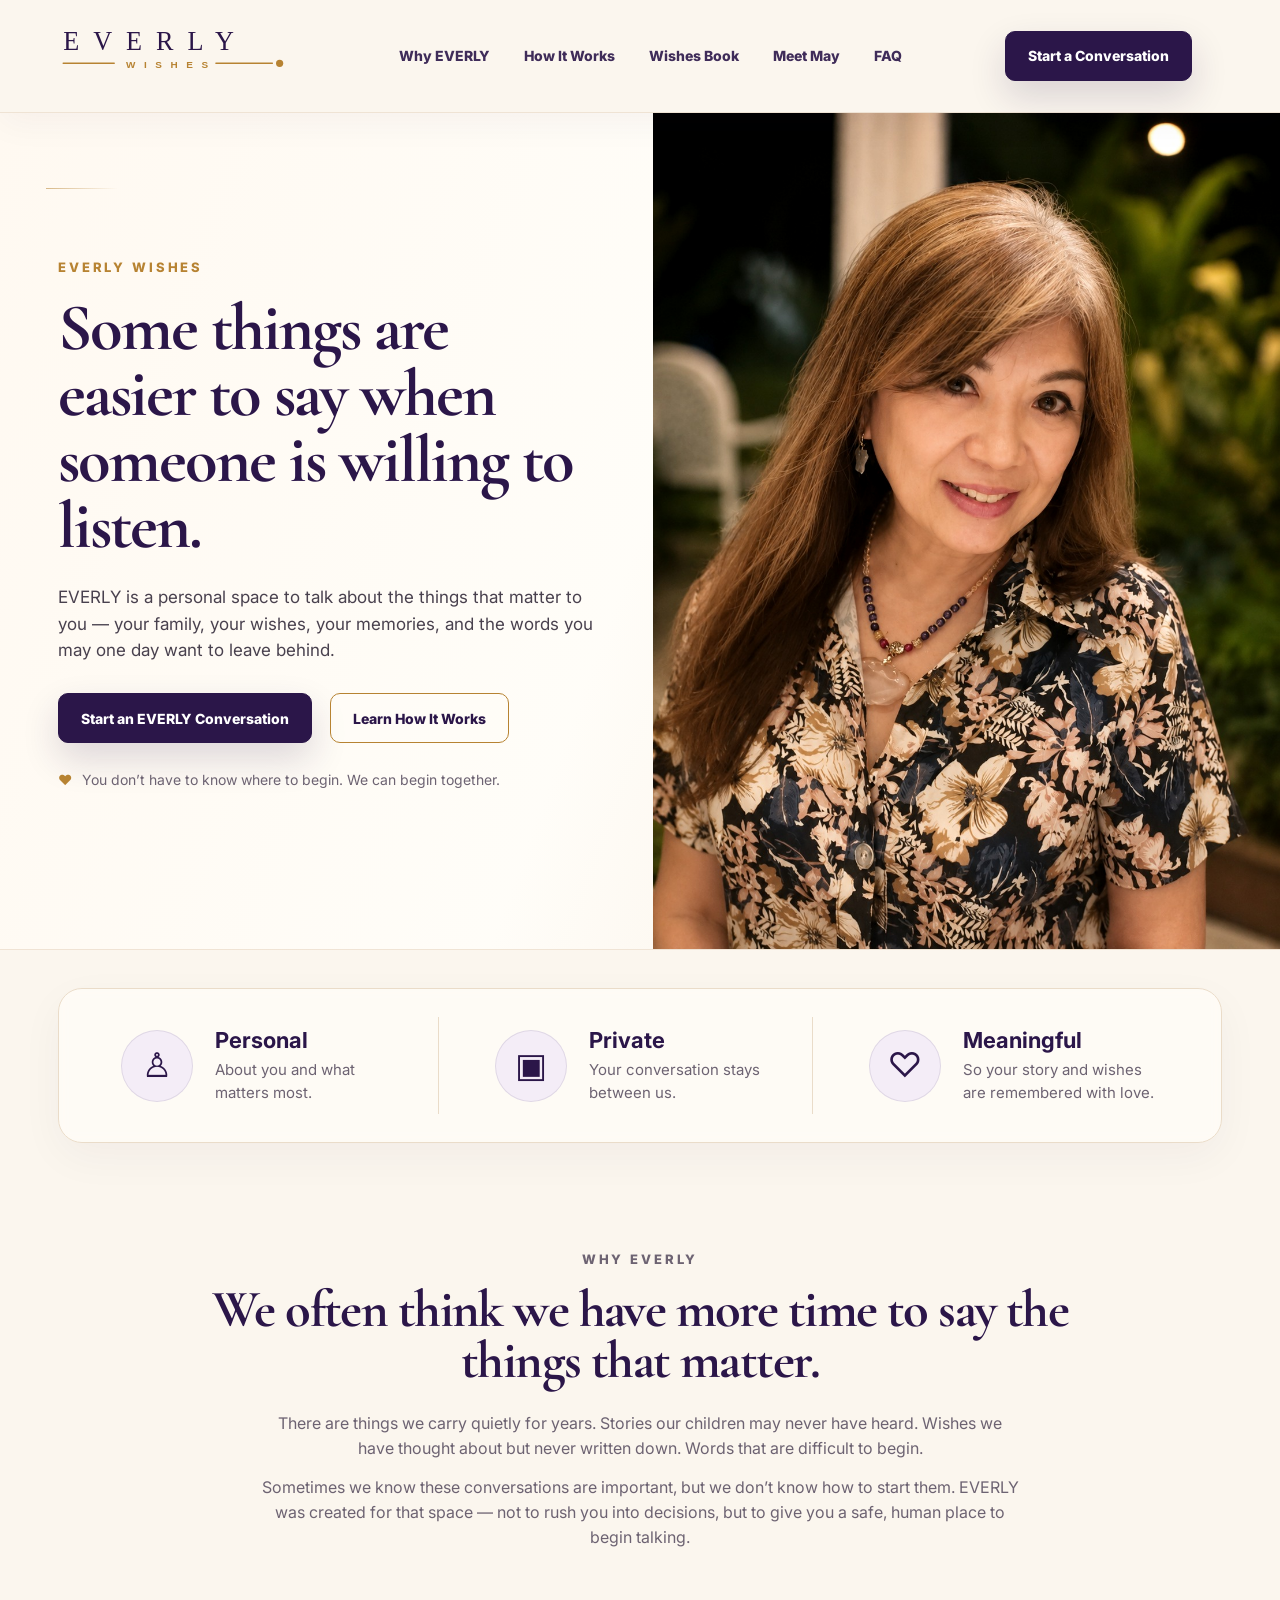
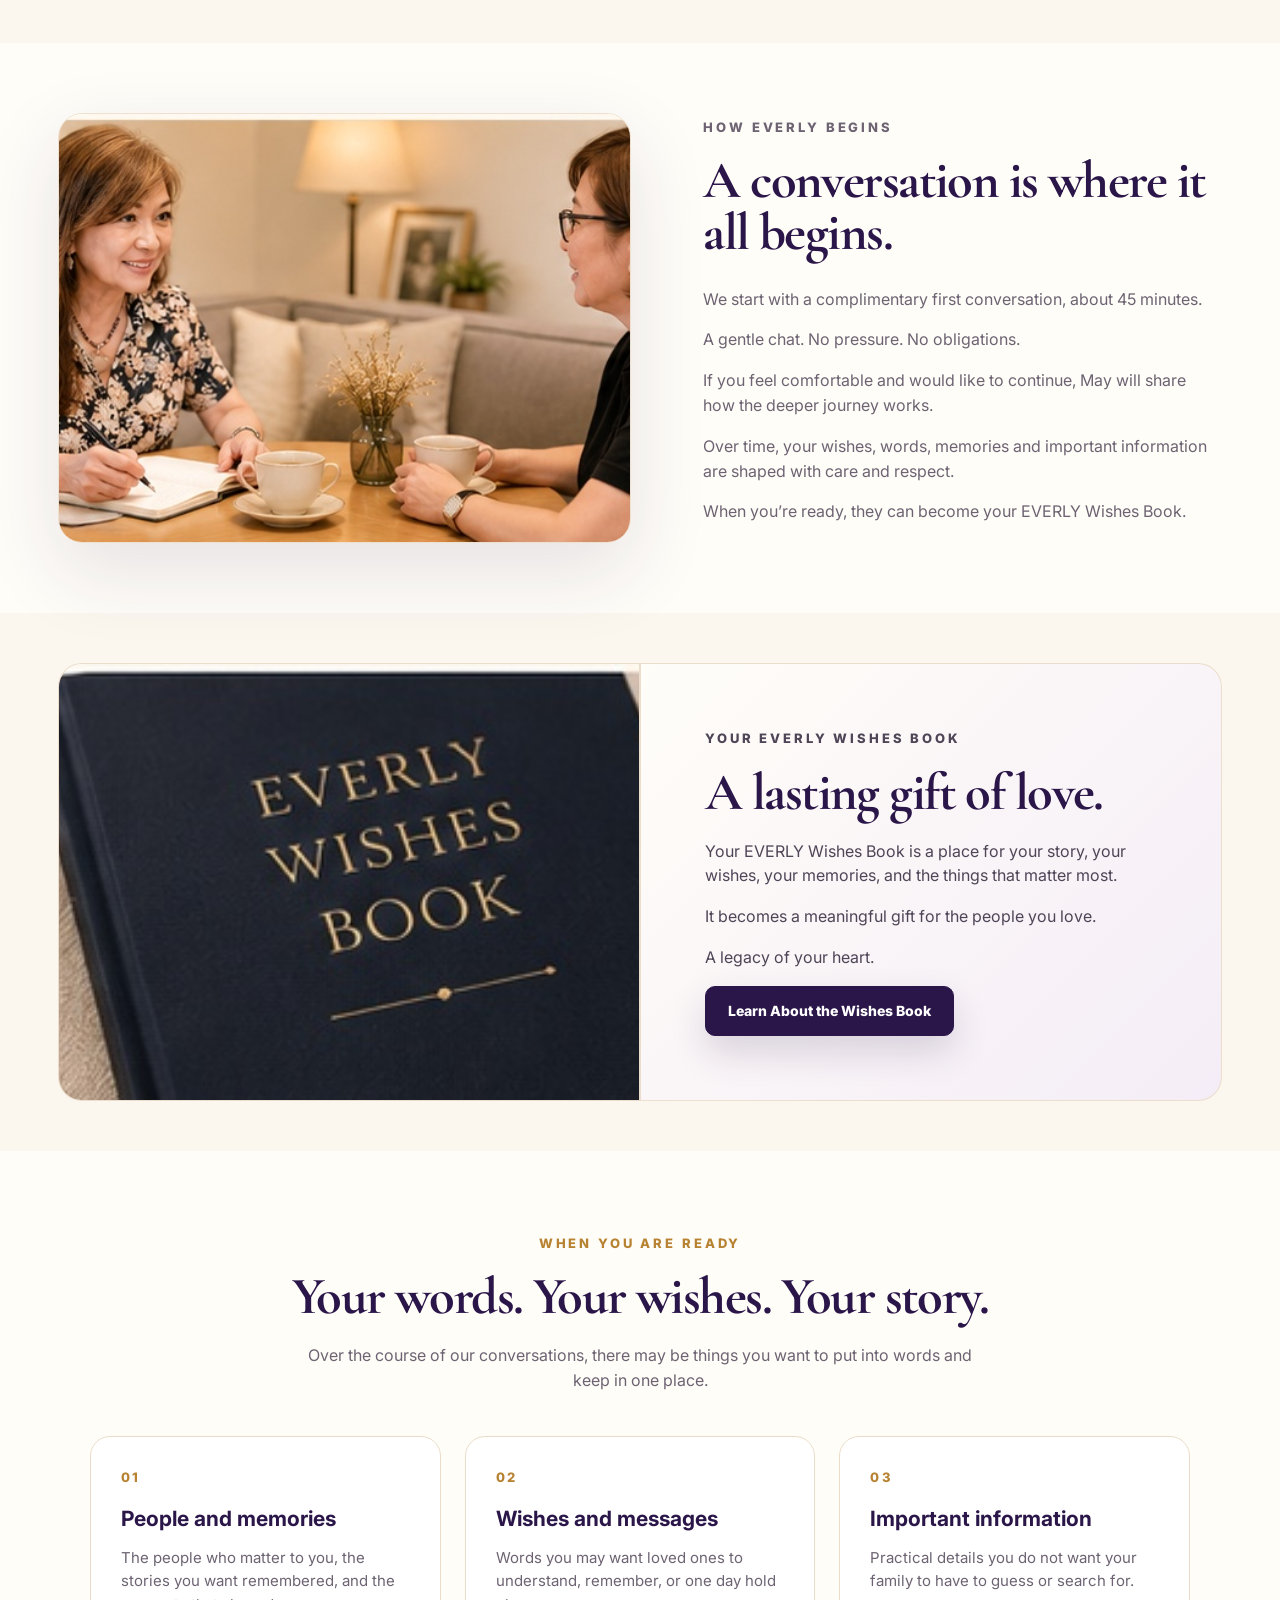
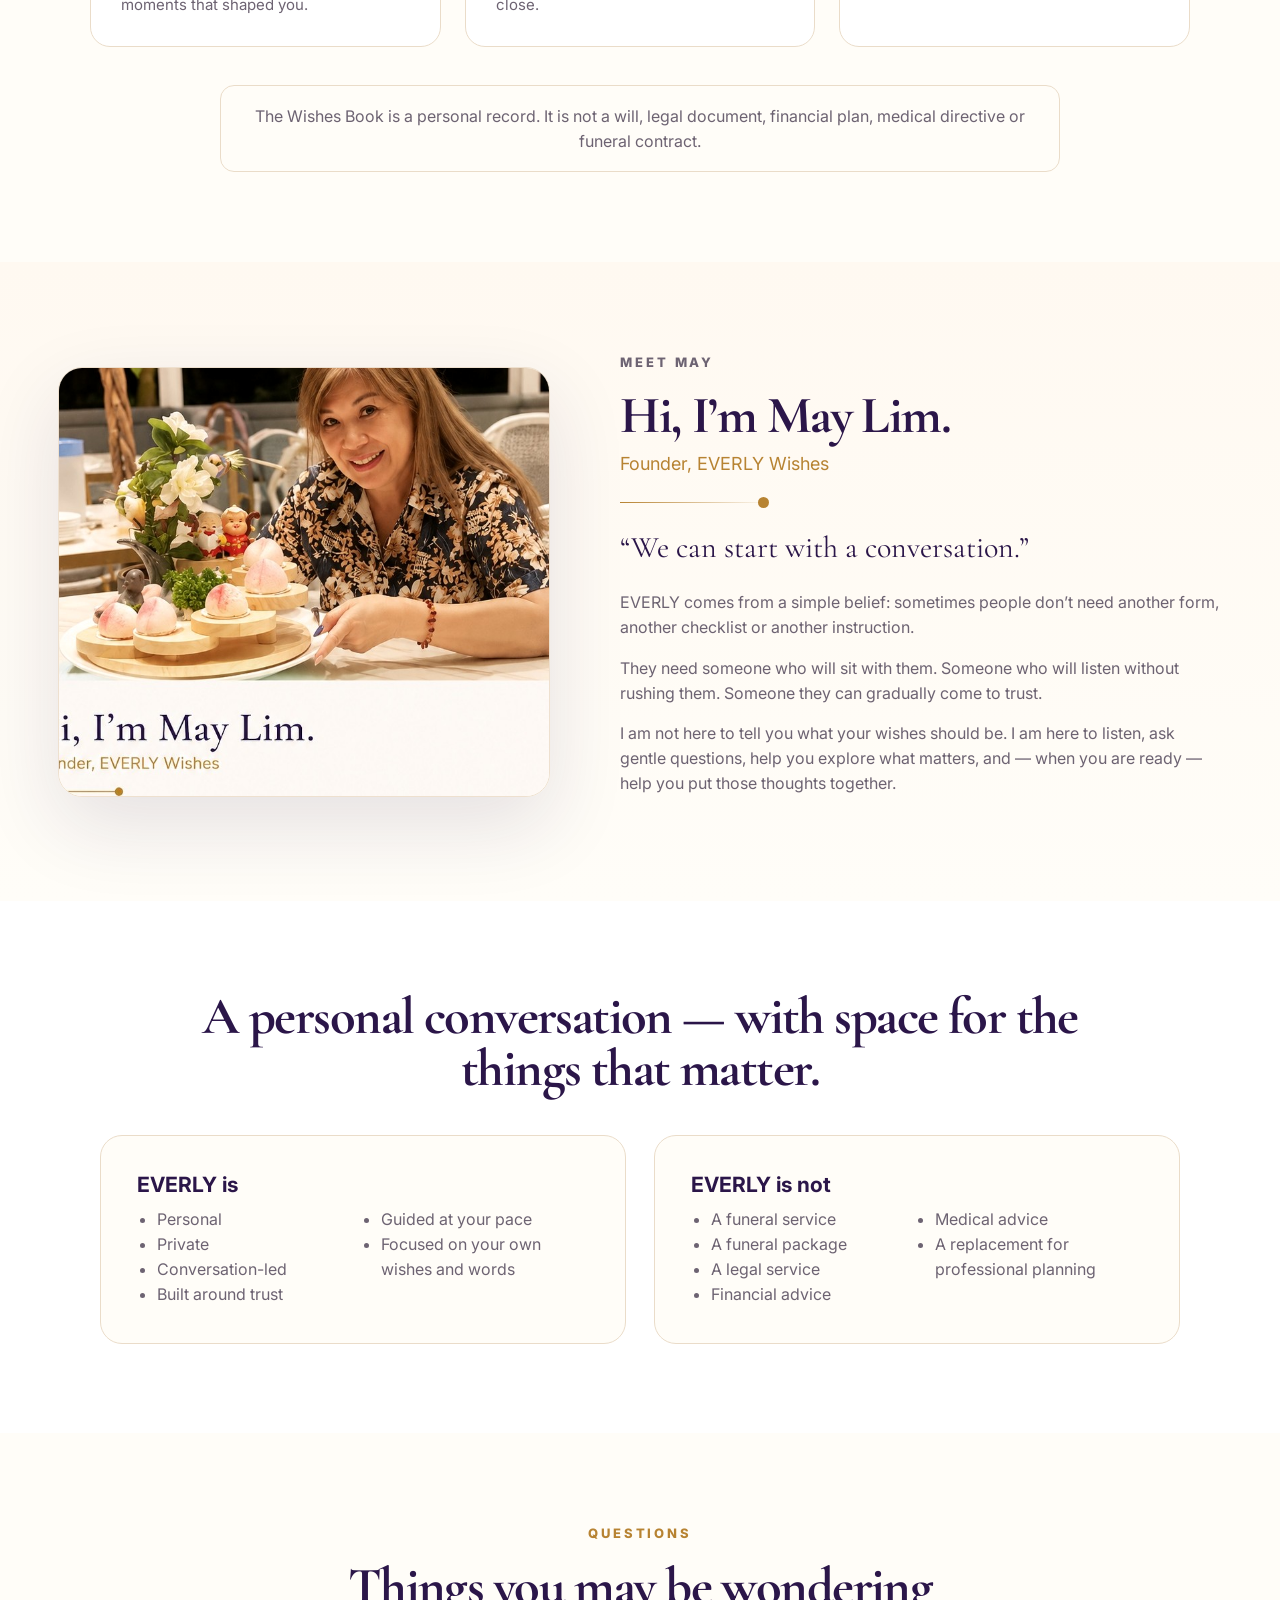
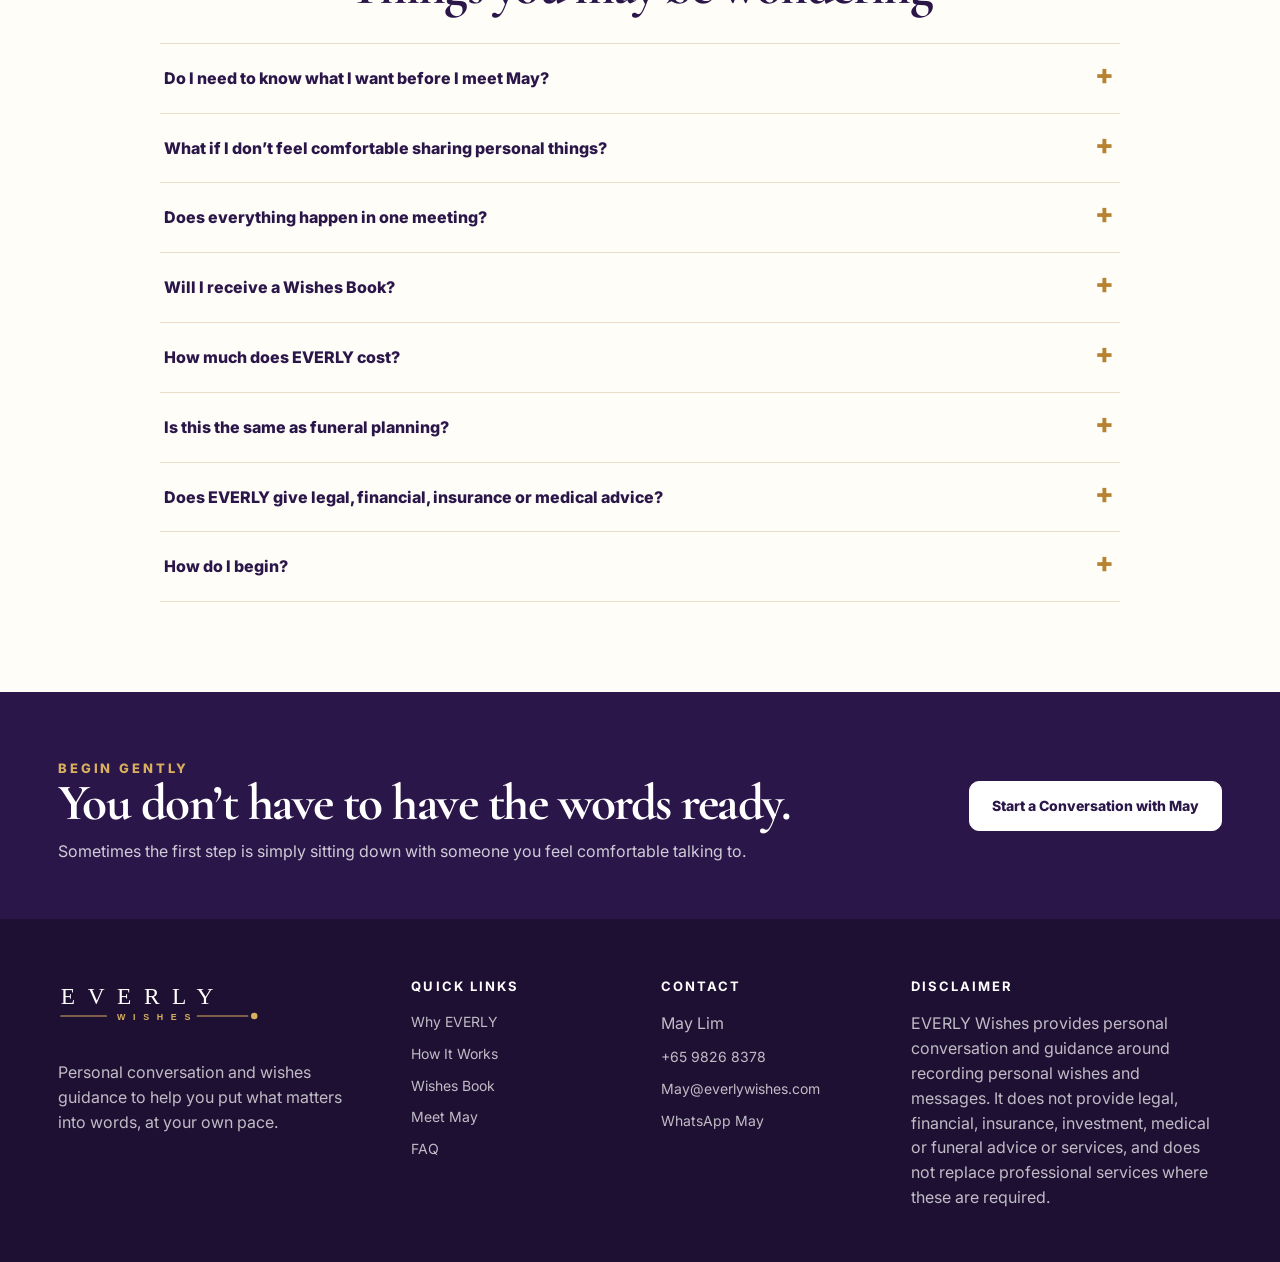
==== commit d8baf15d: "Add files via upload" ====
--- a/index.html
+++ b/index.html
@@ -7,13 +7,13 @@
   <meta name="description" content="EVERLY Wishes is a personal conversation and wishes guidance service by May Lim. Start with a conversation, and when you are ready, put what matters into words." />
   <meta property="og:title" content="EVERLY Wishes | Start an EVERLY Conversation" />
   <meta property="og:description" content="Some things are easier to say when someone is willing to listen." />
-  <meta property="og:image" content="https://everly.thehopefultree.workers.dev/assets/everly-social-share.jpg" />
+  <meta property="og:image" content="https://everly.thehopefultree.workers.dev/assets/everly-social-share-v24.jpg" />
   <meta property="og:url" content="https://everly.thehopefultree.workers.dev/" />
   <meta name="twitter:card" content="summary_large_image" />
   <link rel="preconnect" href="https://fonts.googleapis.com">
   <link rel="preconnect" href="https://fonts.gstatic.com" crossorigin>
   <link href="https://fonts.googleapis.com/css2?family=Cormorant+Garamond:wght@500;600;700&family=Inter:wght@400;500;600;700;800&display=swap" rel="stylesheet">
-  <link rel="stylesheet" href="style.css?v=2.3" />
+  <link rel="stylesheet" href="style.css?v=2.4" />
 </head>
 <body>
   <header class="site-header">
@@ -208,6 +208,6 @@
     </div>
   </footer>
 
-  <script src="script.js?v=2.3"></script>
+  <script src="script.js?v=2.4"></script>
 </body>
 </html>
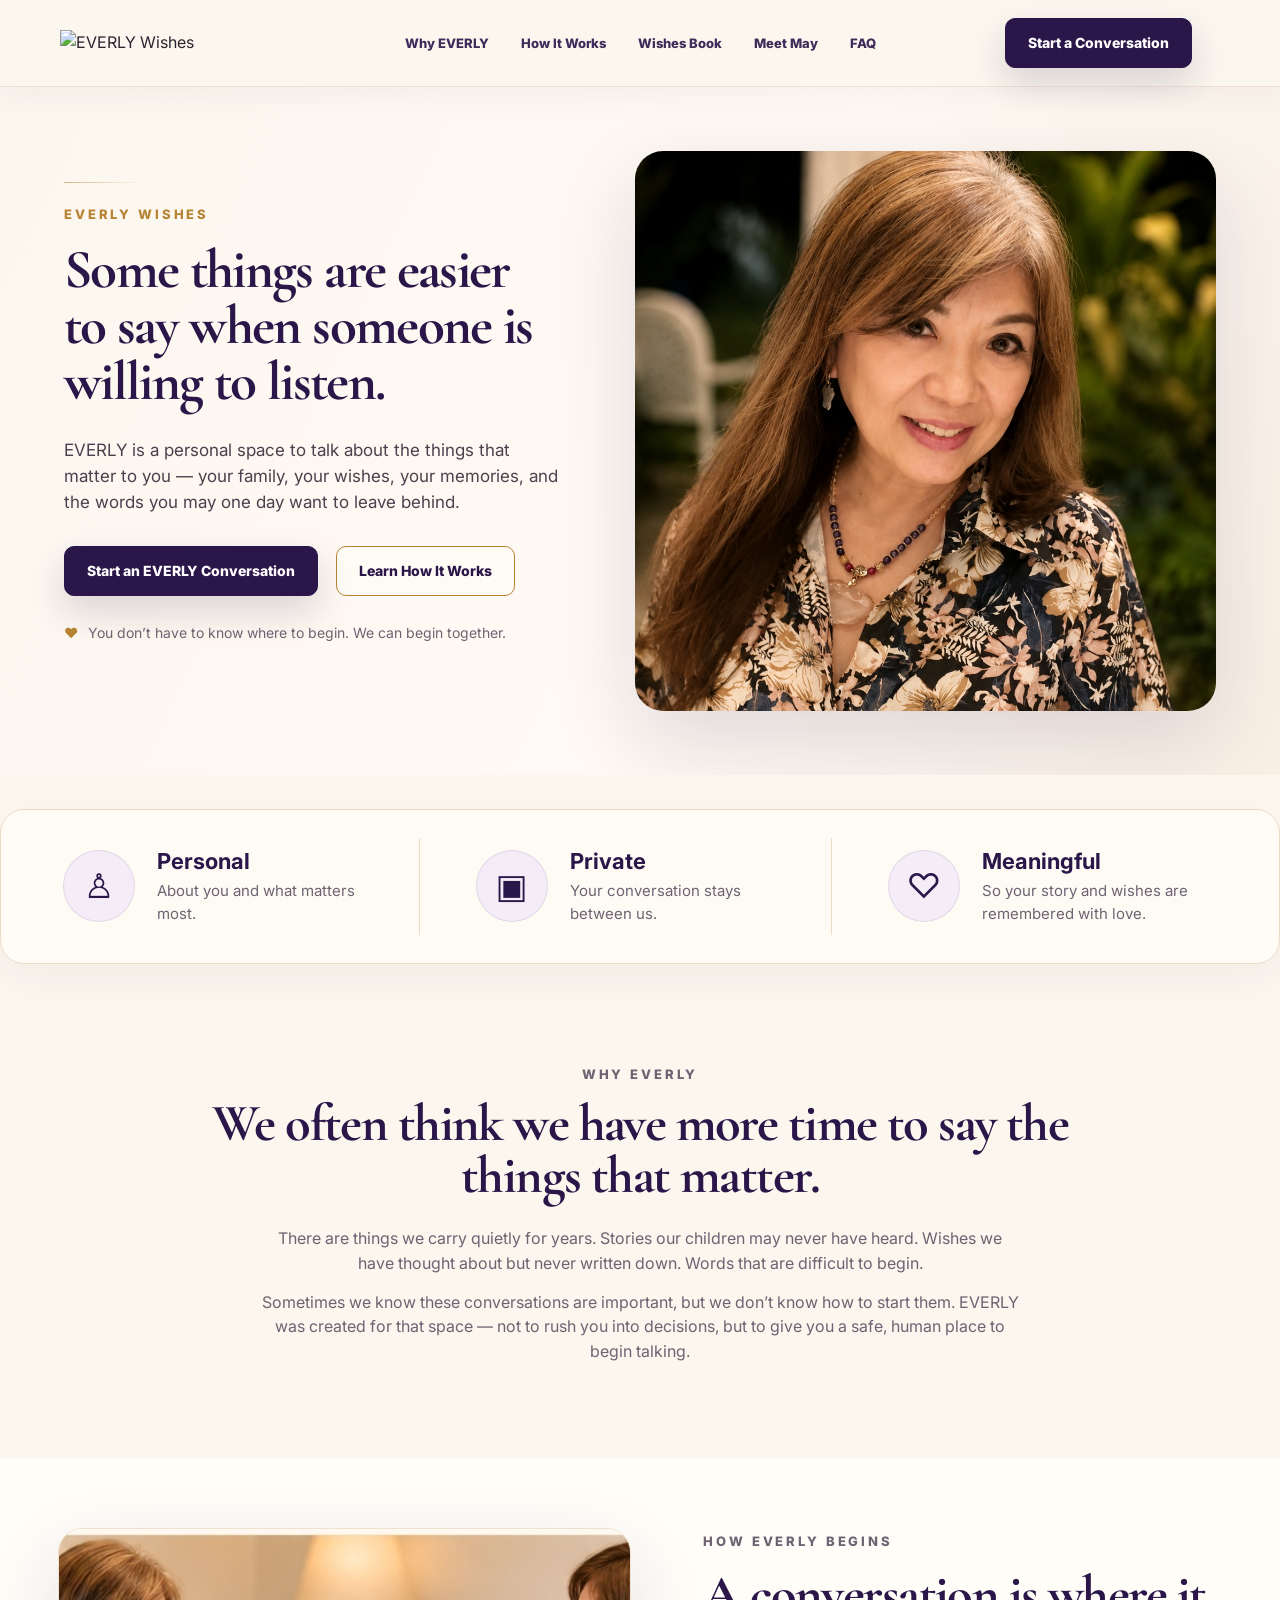
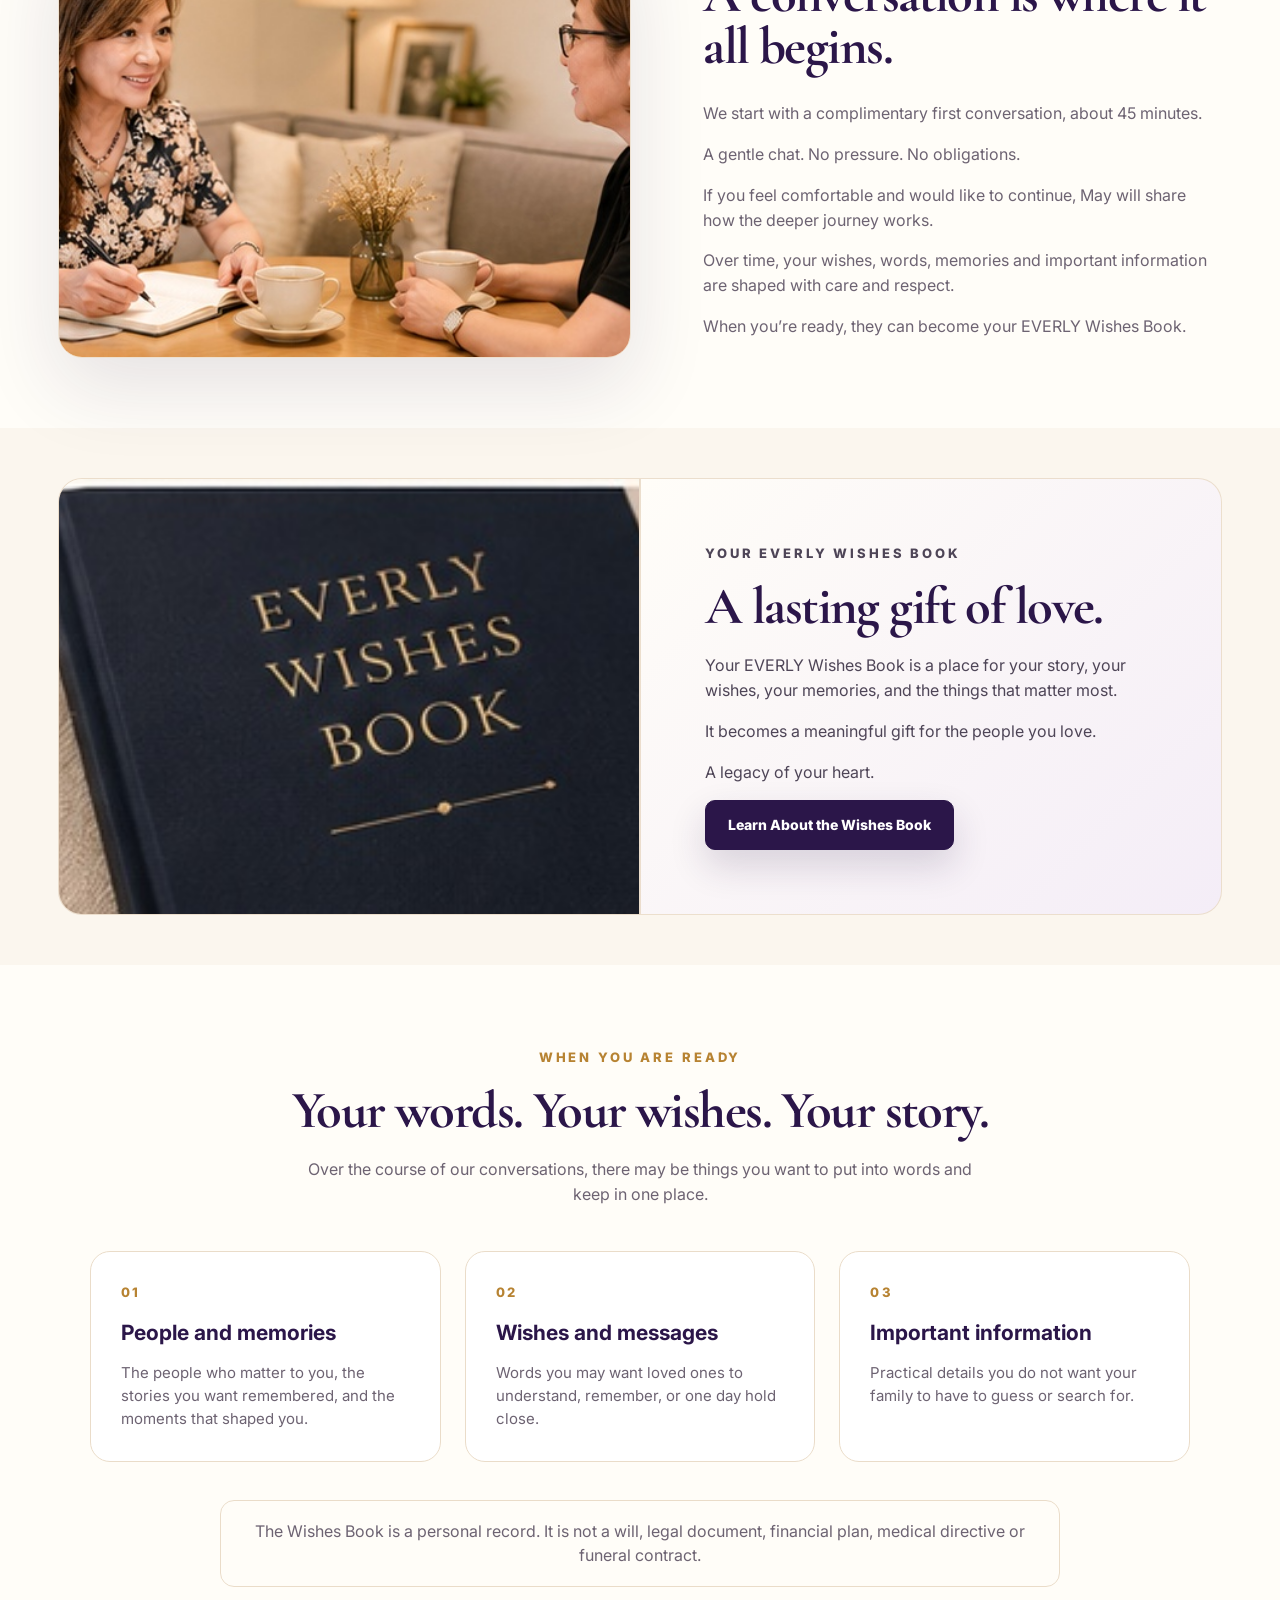
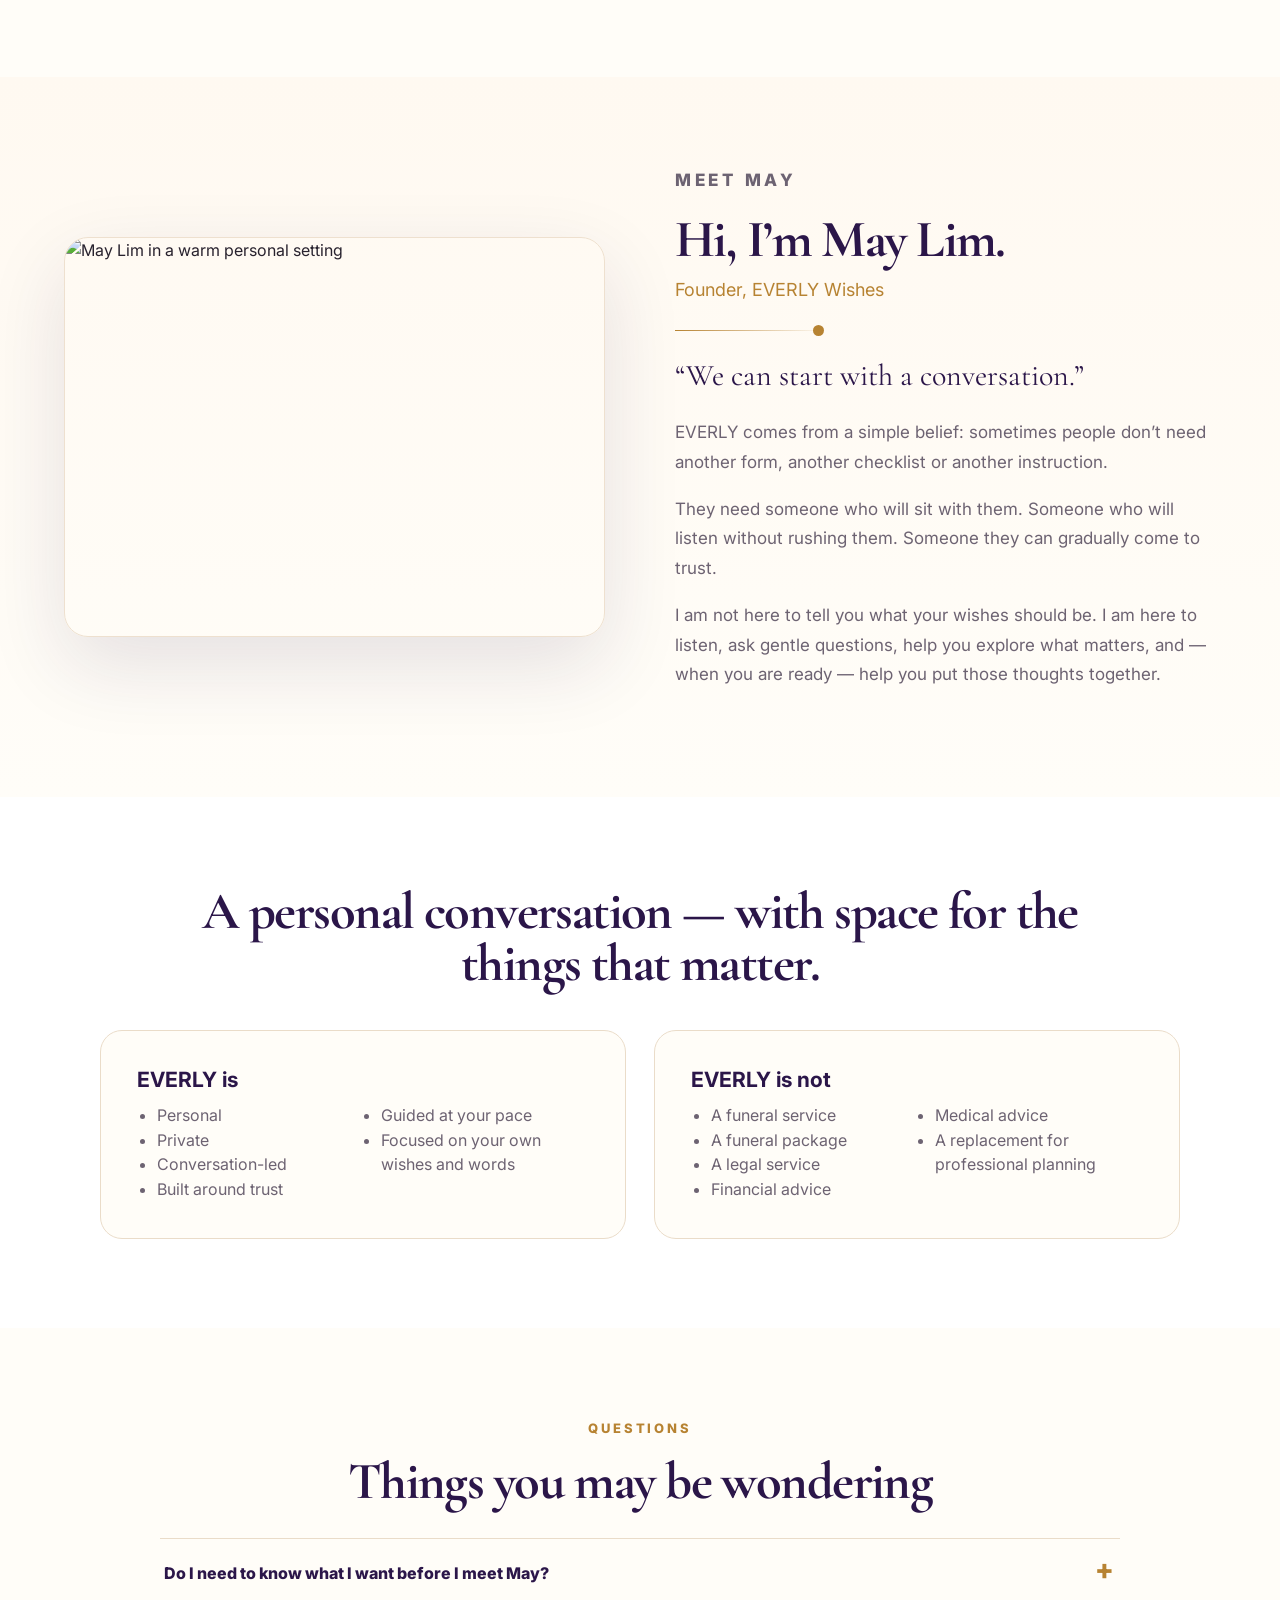
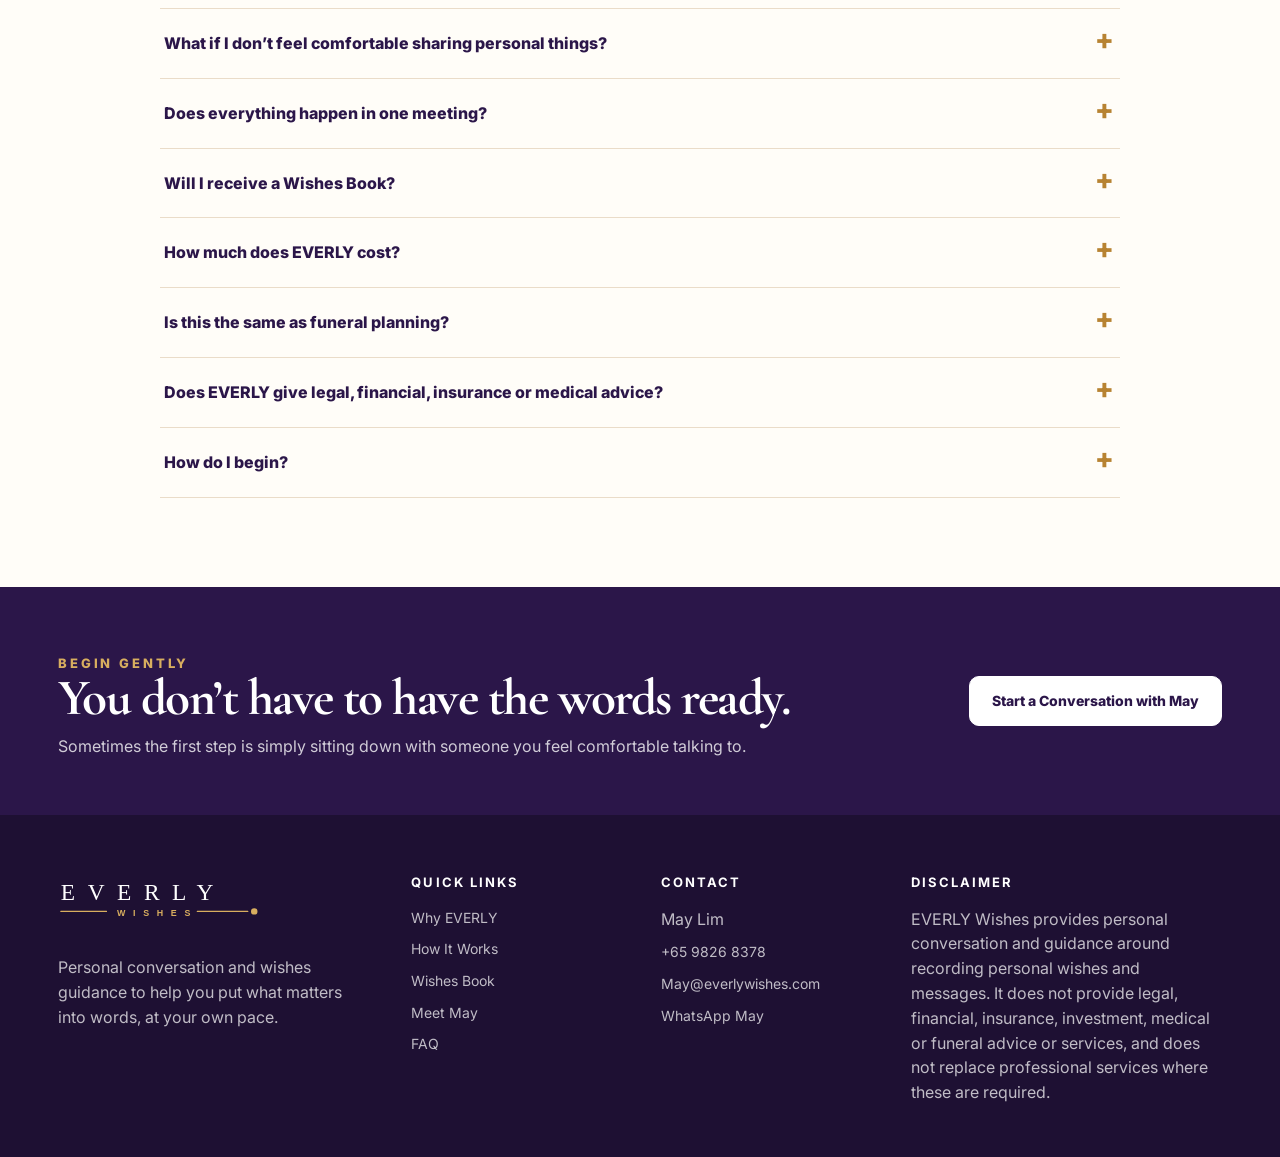
==== commit 646a9540: "Add files via upload" ====
--- a/index.html
+++ b/index.html
@@ -7,18 +7,18 @@
   <meta name="description" content="EVERLY Wishes is a personal conversation and wishes guidance service by May Lim. Start with a conversation, and when you are ready, put what matters into words." />
   <meta property="og:title" content="EVERLY Wishes | Start an EVERLY Conversation" />
   <meta property="og:description" content="Some things are easier to say when someone is willing to listen." />
-  <meta property="og:image" content="https://everly.thehopefultree.workers.dev/assets/everly-social-share-v24.jpg" />
+  <meta property="og:image" content="https://everly.thehopefultree.workers.dev/assets/everly-social-share-v27.jpg" />
   <meta property="og:url" content="https://everly.thehopefultree.workers.dev/" />
   <meta name="twitter:card" content="summary_large_image" />
   <link rel="preconnect" href="https://fonts.googleapis.com">
   <link rel="preconnect" href="https://fonts.gstatic.com" crossorigin>
   <link href="https://fonts.googleapis.com/css2?family=Cormorant+Garamond:wght@500;600;700&family=Inter:wght@400;500;600;700;800&display=swap" rel="stylesheet">
-  <link rel="stylesheet" href="style.css?v=2.4" />
+  <link rel="stylesheet" href="style.css?v=2.7" />
 </head>
 <body>
   <header class="site-header">
     <a class="logo-wrap" href="#top" aria-label="EVERLY Wishes home">
-      <img src="assets/everly-logo-premium.svg" alt="EVERLY Wishes" />
+      <img src="assets/everly-logo-premium-v27.svg" alt="EVERLY Wishes" />
     </a>
 
     <nav class="nav" aria-label="Main navigation">
@@ -115,7 +115,7 @@
 
     <section id="may" class="may-section section-pad">
       <div class="may-photo">
-        <img src="assets/may-lim-meet.jpg" alt="May Lim in a warm personal setting" />
+        <img src="assets/may-lim-meet-v27.jpg" alt="May Lim in a warm personal setting" />
       </div>
       <div class="may-copy">
         <p class="eyebrow">Meet May</p>
@@ -208,6 +208,6 @@
     </div>
   </footer>
 
-  <script src="script.js?v=2.4"></script>
+  <script src="script.js?v=2.7"></script>
 </body>
 </html>
--- a/style.css
+++ b/style.css
@@ -592,3 +592,164 @@
   .logo-wrap img{width:188px}
   .menu-button{font-size:15px}
 }
+
+
+/* V2.7 desktop + premium spacing corrections */
+.site-header{
+  background:#fbf6ee;
+}
+.logo-wrap img{
+  opacity:1 !important;
+  filter:none !important;
+}
+.hero{
+  min-height:auto;
+  max-width:1440px;
+  margin:0 auto;
+  padding:64px clamp(28px,5vw,72px);
+  gap:clamp(42px,6vw,86px);
+  grid-template-columns:.92fr 1.08fr;
+  align-items:center;
+  border-bottom:0;
+  background:linear-gradient(115deg,#fbf6ee 0%,#fffaf4 56%,#f8efe4 100%);
+}
+.hero-copy{
+  padding:0;
+  justify-content:center;
+}
+.hero-copy::before{
+  inset:-22px auto auto 0;
+  width:78px;
+}
+.hero h1{
+  max-width:720px;
+  font-size:clamp(54px,4.3vw,74px);
+  line-height:1.02;
+}
+.hero .lead{
+  max-width:560px;
+}
+.hero-visual{
+  min-height:0;
+  height:auto;
+  background:none;
+}
+.hero-visual img{
+  height:560px;
+  border-radius:28px;
+  box-shadow:0 30px 86px rgba(43,22,73,.14);
+  object-position:center 35%;
+}
+.benefit-strip{
+  max-width:1360px;
+  margin:34px auto 0;
+}
+.story-section{
+  padding-top:86px;
+}
+.may-section{
+  grid-template-columns:1fr 1fr;
+  max-width:1400px;
+  margin:0 auto;
+  padding-left:clamp(28px,5vw,72px);
+  padding-right:clamp(28px,5vw,72px);
+}
+.may-photo img{
+  height:400px;
+  object-position:center 34%;
+}
+.may-copy p{
+  font-size:17px;
+  line-height:1.75;
+}
+@media (min-width:1101px){
+  .site-header{
+    padding-top:18px;
+    padding-bottom:18px;
+    min-height:78px;
+  }
+  .logo-wrap img{width:215px}
+  .nav{font-size:13px;gap:32px}
+  .nav-cta{min-height:46px}
+}
+
+/* V2.7 mobile cleanup */
+@media (max-width: 640px){
+  .site-header{
+    background:#fbf6ee !important;
+    min-height:88px;
+    padding:18px 20px;
+  }
+  .logo-wrap img{
+    width:210px;
+    opacity:1 !important;
+  }
+  .hero{
+    padding:0;
+    gap:0;
+    max-width:none;
+    display:flex;
+    flex-direction:column;
+  }
+  .hero-visual{
+    order:1;
+    width:100%;
+  }
+  .hero-visual img{
+    height:385px;
+    width:100%;
+    border-radius:0;
+    box-shadow:none;
+    object-position:center 32%;
+  }
+  .hero-copy{
+    order:2;
+    padding:46px 22px 54px;
+  }
+  .hero h1{
+    font-size:clamp(40px,10.8vw,50px);
+    line-height:1.04;
+    max-width:100%;
+  }
+  .hero .lead{
+    font-size:16px;
+    line-height:1.65;
+  }
+  .section-pad{padding-top:60px;padding-bottom:60px}
+  .story-section{
+    padding-top:62px;
+    padding-bottom:64px;
+  }
+  .story-section h2,
+  .words-section h2,
+  .boundaries h2{
+    text-align:left;
+  }
+  .story-section p{
+    text-align:left;
+  }
+  .center{text-align:left}
+  .conversation-section{
+    padding-top:52px;
+  }
+  .conversation-image img{
+    aspect-ratio:1.55/1;
+    border-radius:20px;
+  }
+  .may-section{
+    grid-template-columns:1fr;
+    padding:58px 22px;
+  }
+  .may-photo img{
+    aspect-ratio:1.55/1;
+    height:auto;
+    object-position:center 33%;
+    border-radius:22px;
+  }
+  .may-copy h2{
+    font-size:clamp(38px,10vw,48px);
+  }
+  .may-copy .role{
+    font-size:17px;
+  }
+}
